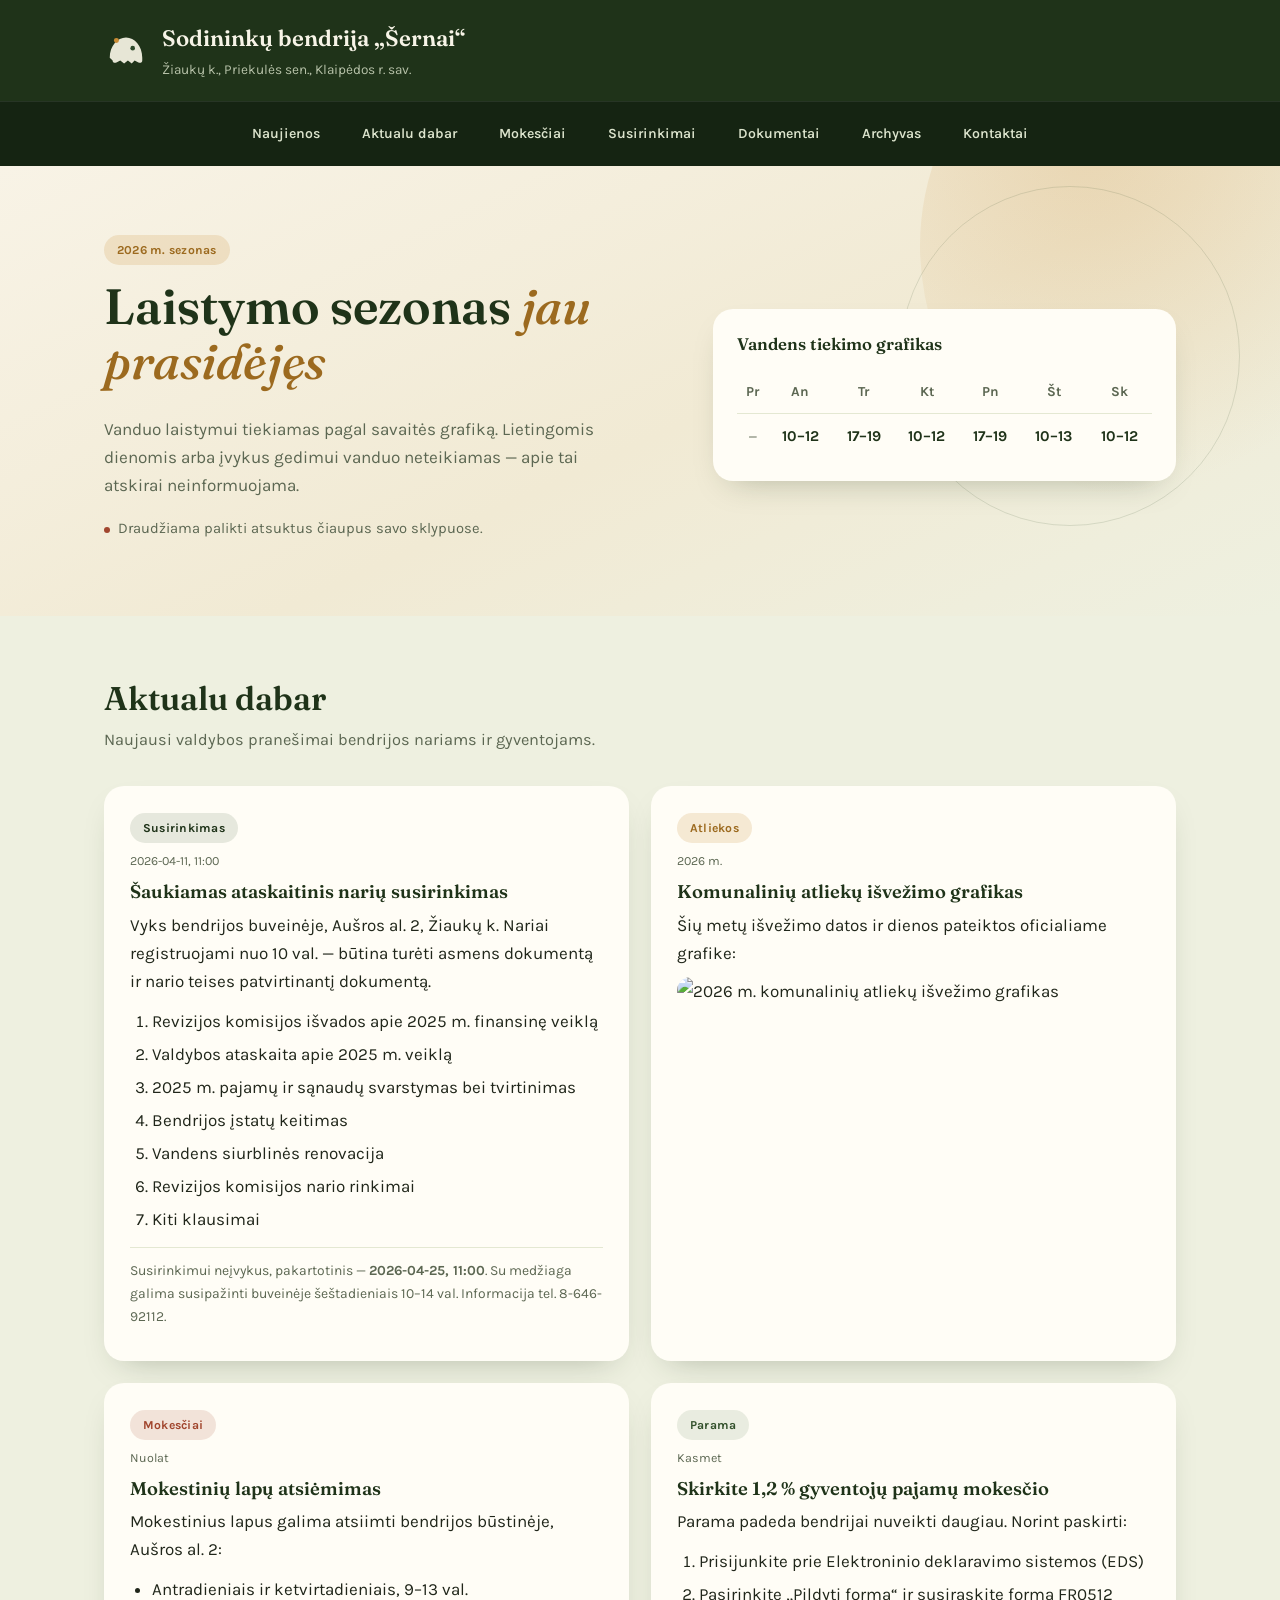
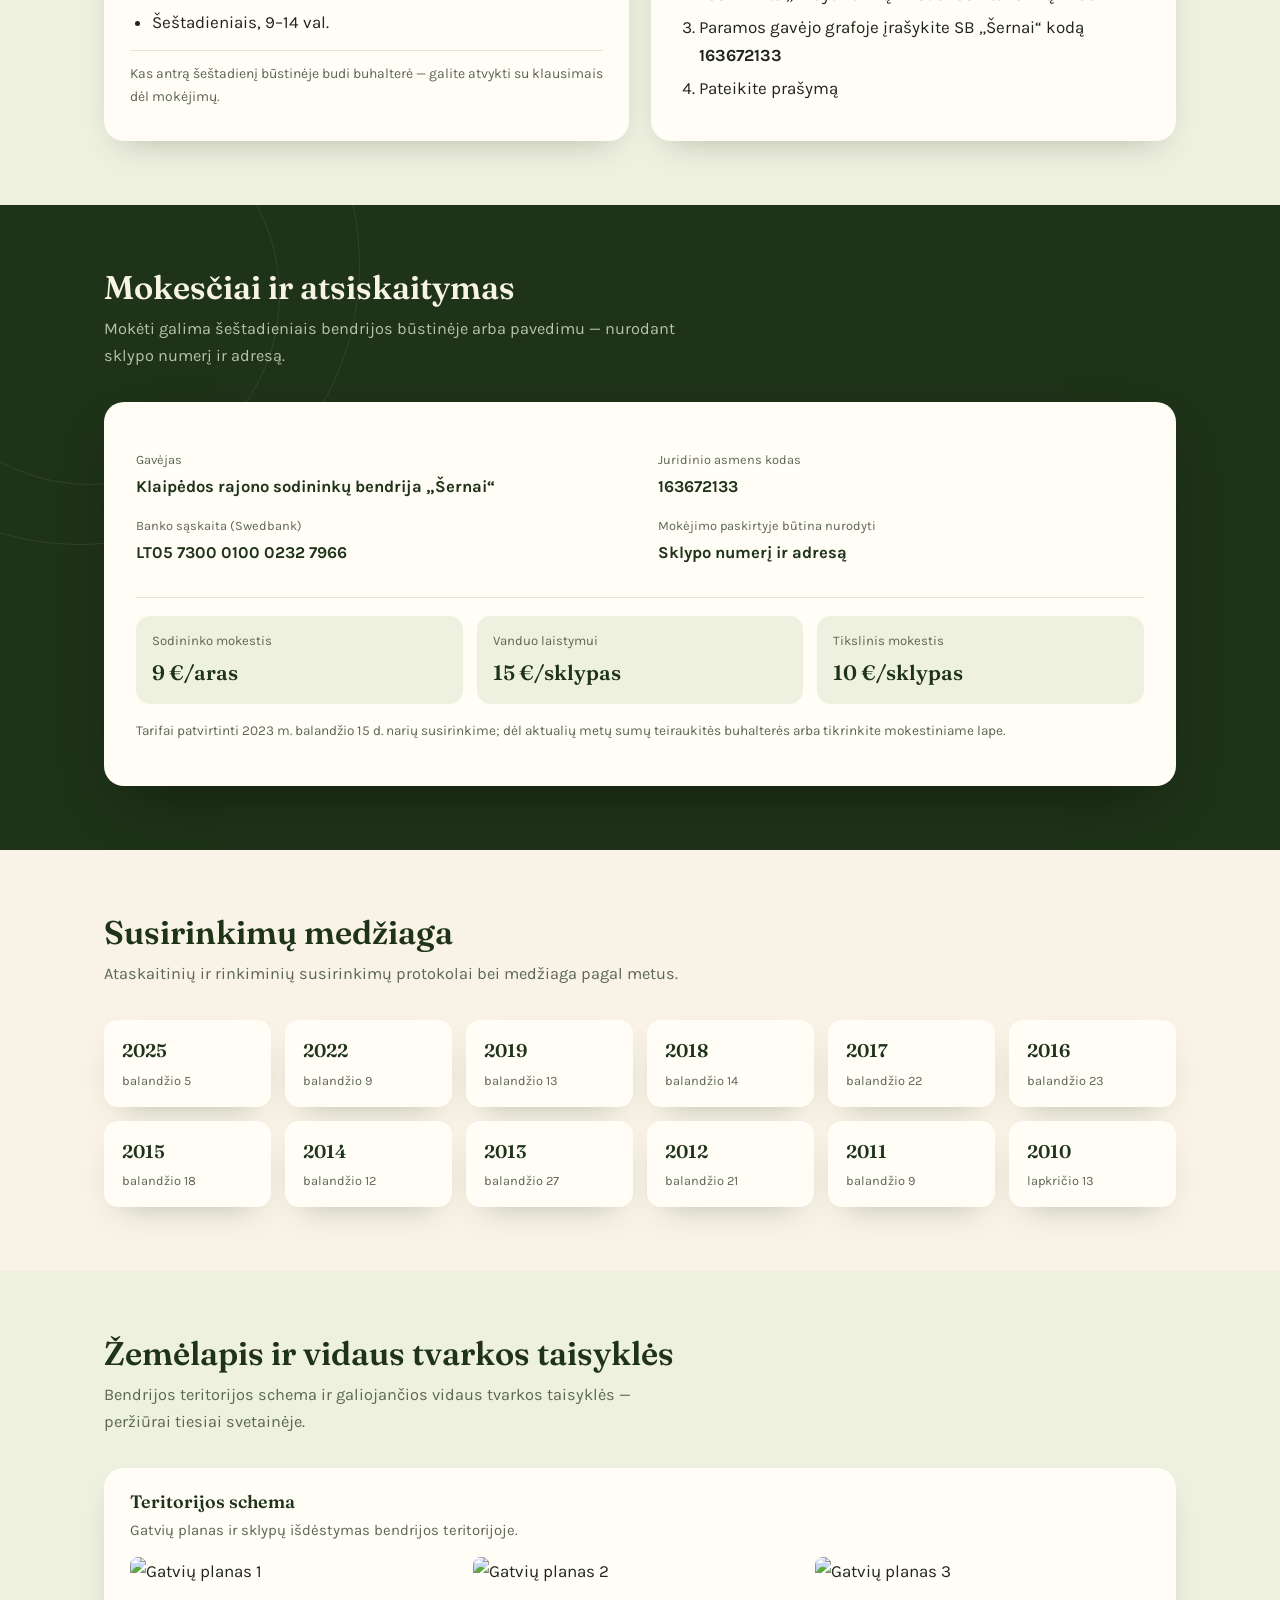
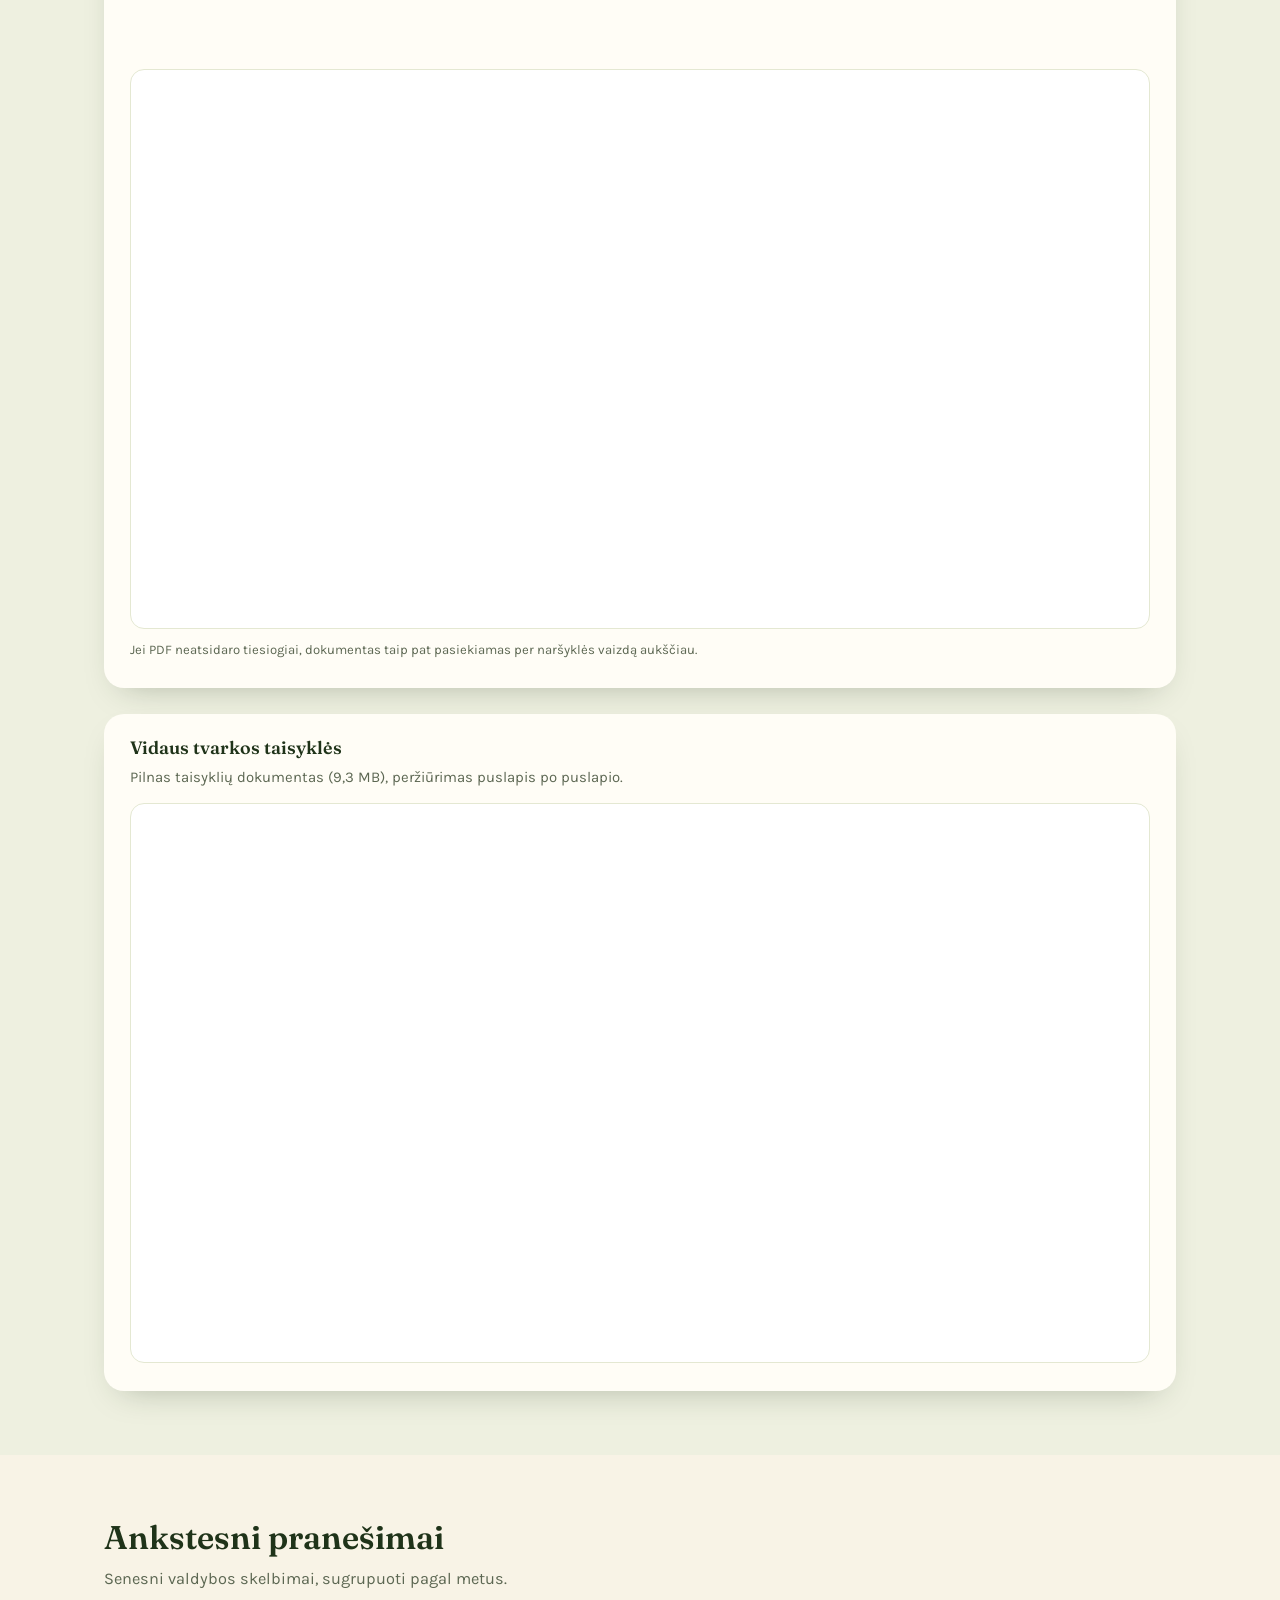
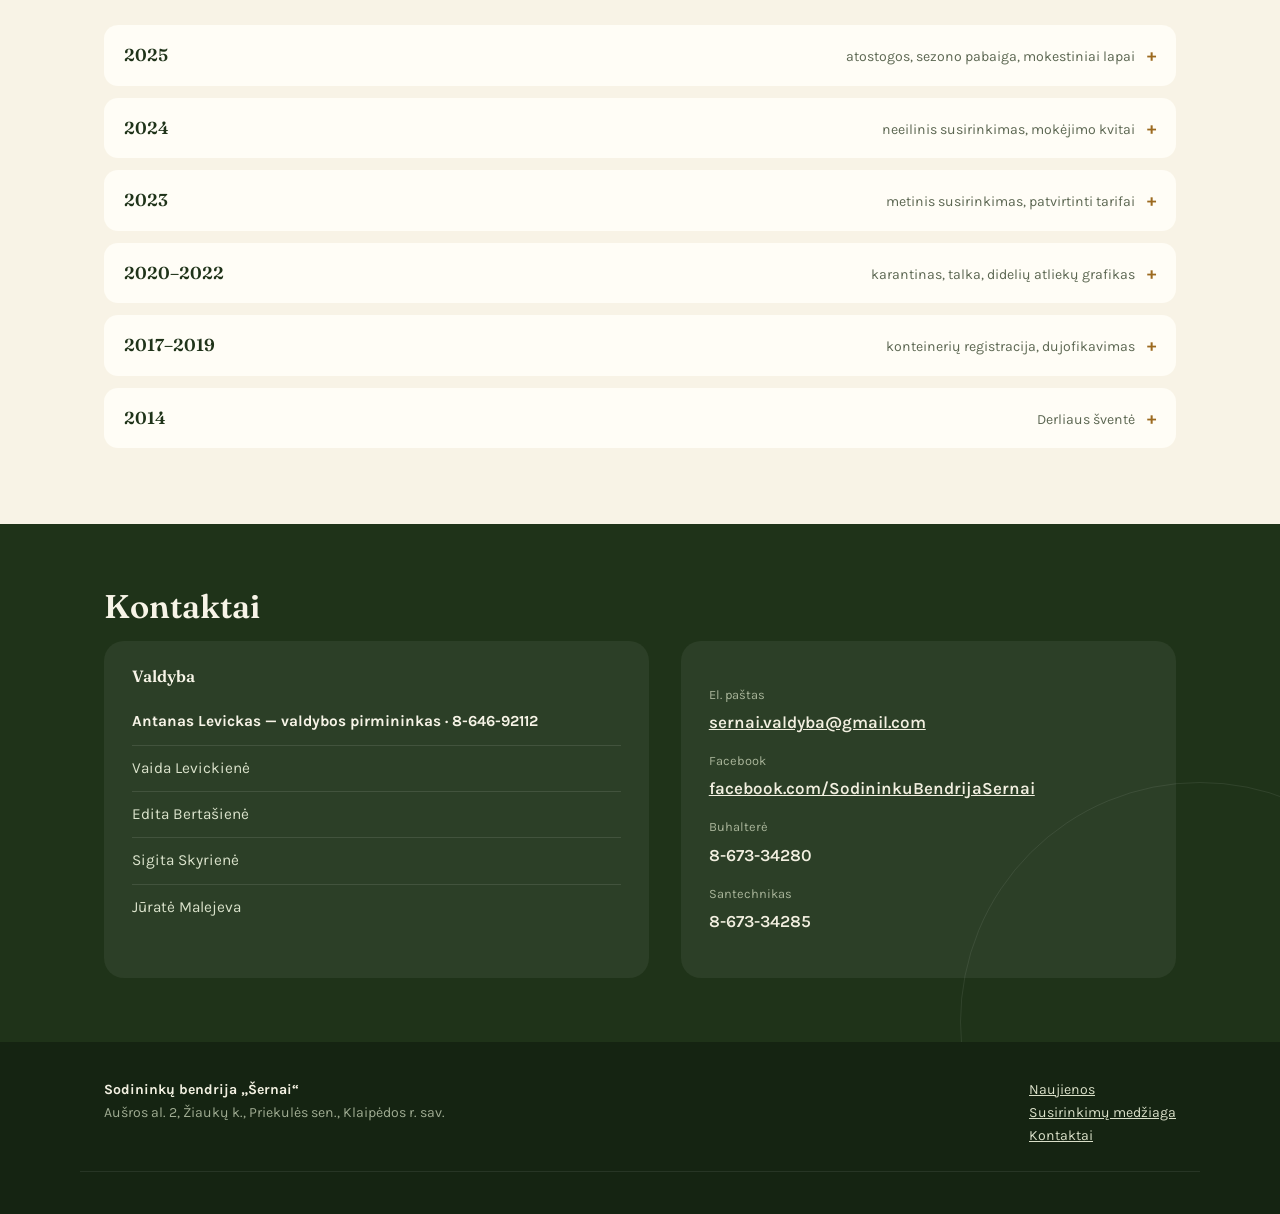
==== index.html @ ba0ca32f "Remove outdated disclaimer from index.html Removed outdated disclaimer text from footer." ====
<!DOCTYPE html>
<html lang="lt">
<head>
<meta charset="UTF-8">
<meta name="viewport" content="width=device-width, initial-scale=1.0">
<title>Sodininkų bendrija Šernai</title>
<link rel="preconnect" href="https://fonts.googleapis.com">
<link rel="preconnect" href="https://fonts.gstatic.com" crossorigin>
<link href="https://fonts.googleapis.com/css2?family=Fraunces:ital,opsz,wght@0,9..144,400;0,9..144,500;0,9..144,600;0,9..144,700;1,9..144,500;1,9..144,600&family=Karla:wght@400;500;600;700&display=swap" rel="stylesheet">
<style>
  :root{
    --cream:#f8f3e6;
    --cream-deep:#f1ead4;
    --sage:#eef0e0;
    --sage-deep:#e4e8d2;
    --ink:#20261a;
    --ink-soft:#5c6752;
    --forest:#33512c;
    --forest-dark:#1f3319;
    --forest-deeper:#152412;
    --moss:#74936a;
    --amber:#c98b34;
    --amber-soft:#e7c07f;
    --amber-dark:#9c6a1f;
    --rust:#a1462e;
    --card:#fffdf6;
    --shadow:0 14px 34px -18px rgba(31,51,25,0.35);
    --radius-lg:20px;
    --radius-md:14px;
    --radius-pill:999px;
  }

  *{box-sizing:border-box;}
  html{scroll-behavior:smooth;}
  @media (prefers-reduced-motion: reduce){
    html{scroll-behavior:auto;}
    *{animation-duration:0.01ms !important; transition-duration:0.01ms !important;}
  }

  body{
    margin:0;
    background:var(--cream);
    color:var(--ink);
    font-family:'Karla', sans-serif;
    font-size:17px;
    line-height:1.65;
    -webkit-font-smoothing:antialiased;
  }

  h1,h2,h3{
    font-family:'Fraunces', serif;
    color:var(--forest-dark);
    line-height:1.12;
    margin:0 0 0.5em 0;
    font-weight:600;
  }
  h1 em, h2 em{
    font-style:italic;
    font-weight:500;
    color:var(--amber-dark);
  }

  a{color:var(--forest);}
  a:hover{color:var(--amber-dark);}
  a:focus-visible, button:focus-visible, summary:focus-visible, input:focus-visible + label{
    outline:3px solid var(--amber);
    outline-offset:2px;
  }

  .wrap{
    max-width:1120px;
    margin:0 auto;
    padding:0 24px;
  }
  @media (max-width:600px){
    .wrap{padding:0 18px;}
  }

  .tag{
    display:inline-block;
    font-size:0.76rem;
    font-weight:700;
    letter-spacing:0.02em;
    padding:5px 13px;
    border-radius:var(--radius-pill);
    margin-bottom:14px;
  }
  .tag--forest{background:rgba(51,81,44,0.12); color:var(--forest-dark);}
  .tag--amber{background:rgba(201,139,52,0.18); color:var(--amber-dark);}
  .tag--rust{background:rgba(161,70,46,0.14); color:var(--rust);}
  .tag--moss{background:rgba(116,147,106,0.16); color:var(--forest);}
  .tag--light{background:rgba(255,255,255,0.14); color:#eef0e0;}

  /* ---------- Header ---------- */
  header.site-header{
    background:var(--forest-dark);
  }
  .header-bar{
    max-width:1120px;
    margin:0 auto;
    padding:20px 24px;
    display:flex;
    align-items:center;
    gap:14px;
  }
  .mark{flex:none;}
  .header-title{
    font-family:'Fraunces', serif;
    font-size:1.4rem;
    font-weight:600;
    color:#f7f4e7;
    margin:0;
  }
  .header-sub{
    margin:2px 0 0;
    font-size:0.85rem;
    color:#b7c2a9;
  }
  nav.site-nav{
    background:var(--forest-deeper);
    border-top:1px solid rgba(255,255,255,0.08);
  }
  nav.site-nav ul{
    max-width:1120px;
    margin:0 auto;
    padding:12px 24px;
    list-style:none;
    display:flex;
    flex-wrap:wrap;
    justify-content:center;
    gap:8px;
  }
  nav.site-nav a{
    display:block;
    padding:8px 17px;
    border-radius:var(--radius-pill);
    color:#dbe3cc;
    text-decoration:none;
    font-size:0.88rem;
    font-weight:600;
    transition:background-color .15s ease, color .15s ease;
  }
  nav.site-nav a:hover{
    background:rgba(255,255,255,0.12);
    color:#fff;
  }

  /* ---------- Bands ---------- */
  .band{padding:64px 0;}
  .band--cream{background:var(--cream);}
  .band--sage{background:var(--sage);}
  .band--dark{
    background:var(--forest-dark);
    color:#e9ecdb;
    position:relative;
    overflow:hidden;
  }
  .band--dark h2{color:#f7f4e7;}
  .band--dark .section-lede{color:#b7c2a9;}
  .ring{
    position:absolute;
    border-radius:50%;
    border:1px solid rgba(255,255,255,0.08);
    pointer-events:none;
  }
  section h2{font-size:clamp(1.5rem, 1.1rem + 1.6vw, 2.05rem);}
  .section-lede{color:var(--ink-soft); max-width:58ch; margin-top:-6px; margin-bottom:32px; font-size:1.02rem;}

  /* ---------- Hero ---------- */
  .hero{
    position:relative;
    overflow:hidden;
    padding:68px 0 60px;
    background:linear-gradient(155deg, var(--cream) 0%, var(--cream-deep) 55%, var(--sage) 100%);
  }
  .hero-blob{
    position:absolute;
    width:520px; height:520px;
    border-radius:50%;
    background:radial-gradient(circle at 32% 30%, rgba(201,139,52,0.22), transparent 70%);
    top:-180px; right:-160px;
    pointer-events:none;
  }
  .hero-ring{
    position:absolute;
    width:340px;height:340px;
    border-radius:50%;
    border:1px solid rgba(51,81,44,0.14);
    top:20px; right:40px;
    pointer-events:none;
  }
  .hero-grid{
    position:relative;
    display:grid;
    grid-template-columns:1.15fr 0.95fr;
    gap:48px;
    align-items:center;
  }
  @media (max-width:880px){
    .hero-grid{grid-template-columns:1fr; gap:34px;}
  }
  .hero h1{
    font-size:clamp(2.1rem, 1.4rem + 3vw, 3.1rem);
    max-width:15ch;
  }
  .hero .lede{
    max-width:52ch;
    color:var(--ink-soft);
    font-size:1.07rem;
    margin-top:16px;
  }
  .hero-note{
    margin-top:18px;
    font-size:0.92rem;
    color:var(--ink-soft);
    display:flex;
    align-items:baseline;
    gap:8px;
  }
  .hero-note::before{content:"";width:6px;height:6px;border-radius:50%;background:var(--rust);flex:none;margin-bottom:2px;}

  .schedule-card{
    background:var(--card);
    border-radius:var(--radius-lg);
    box-shadow:var(--shadow);
    padding:26px 24px 22px;
  }
  .schedule-card h3{
    font-size:1.05rem;
    margin-bottom:16px;
  }
  table.schedule{
    border-collapse:collapse;
    width:100%;
  }
  table.schedule th, table.schedule td{
    padding:10px 4px;
    text-align:center;
    font-size:0.86rem;
  }
  table.schedule thead th{
    color:var(--ink-soft);
    font-weight:700;
    border-bottom:1px solid var(--sage-deep);
  }
  table.schedule td.off{
    color:var(--ink-soft);
    font-style:italic;
  }
  table.schedule td.hours{
    color:var(--forest-dark);
    font-weight:700;
    font-size:0.94rem;
  }

  /* ---------- Notice cards ---------- */
  .notice-grid{
    display:grid;
    grid-template-columns:1fr 1fr;
    gap:22px;
  }
  @media (max-width:720px){
    .notice-grid{grid-template-columns:1fr;}
  }
  .notice{
    background:var(--card);
    border-radius:var(--radius-lg);
    box-shadow:var(--shadow);
    padding:26px 26px 22px;
  }
  .notice h3{
    font-size:1.15rem;
    margin-bottom:8px;
  }
  .notice .date-tag{
    display:block;
    font-size:0.78rem;
    color:var(--ink-soft);
    margin:-6px 0 10px;
  }
  .notice p{margin:0 0 10px;}
  .notice ol, .notice ul{margin:12px 0; padding-left:22px;}
  .notice li{margin-bottom:5px;}
  .notice img{
    width:100%;
    height:auto;
    border-radius:var(--radius-md);
    margin-top:8px;
    display:block;
  }
  .notice .meta{
    font-size:0.87rem;
    color:var(--ink-soft);
    border-top:1px solid var(--sage-deep);
    padding-top:12px;
    margin-top:14px;
  }

  /* ---------- Mokesčiai (dark band) ---------- */
  .ledger-card{
    background:var(--card);
    color:var(--ink);
    border-radius:var(--radius-lg);
    padding:30px 32px;
    box-shadow:0 24px 60px -22px rgba(0,0,0,0.45);
  }
  .ledger-grid{
    display:grid;
    grid-template-columns:1fr 1fr;
    gap:22px 36px;
  }
  @media (max-width:680px){
    .ledger-grid{grid-template-columns:1fr;}
  }
  .ledger-item dt{
    font-size:0.8rem;
    color:var(--ink-soft);
    margin-bottom:3px;
  }
  .ledger-item dd{
    margin:0 0 14px;
    font-weight:700;
    color:var(--forest-dark);
    font-size:1.04rem;
  }
  .rate-list{
    margin-top:8px;
    padding-top:18px;
    border-top:1px solid var(--sage-deep);
    display:grid;
    grid-template-columns:repeat(3, 1fr);
    gap:14px;
  }
  @media (max-width:680px){
    .rate-list{grid-template-columns:1fr;}
  }
  .rate-chip{
    background:var(--sage);
    border-radius:var(--radius-md);
    padding:14px 16px;
  }
  .rate-chip .label{display:block; font-size:0.82rem; color:var(--ink-soft); margin-bottom:4px;}
  .rate-chip .value{font-family:'Fraunces', serif; font-size:1.3rem; font-weight:600; color:var(--forest-dark);}
  .fine-print{font-size:0.85rem; color:var(--ink-soft); margin-top:16px;}

  /* ---------- Susirinkimų archyvas ---------- */
  .year-grid{
    display:grid;
    grid-template-columns:repeat(auto-fill, minmax(160px, 1fr));
    gap:14px;
  }
  .year-chip{
    background:var(--card);
    border-radius:var(--radius-md);
    padding:16px 18px;
    text-decoration:none;
    display:block;
    box-shadow:var(--shadow);
  }
  .year-chip .yr{
    display:block;
    font-family:'Fraunces', serif;
    font-weight:600;
    color:var(--forest-dark);
    font-size:1.15rem;
  }
  .year-chip .lbl{
    display:block;
    font-size:0.8rem;
    color:var(--ink-soft);
    margin-top:3px;
  }
  .year-chip:hover .yr{color:var(--amber-dark);}

  /* ---------- Dokumentai ---------- */
  .doc-grid{
    display:grid;
    grid-template-columns:1fr;
    gap:26px;
  }
  .doc-card{
    border-radius:var(--radius-lg);
    background:var(--card);
    box-shadow:var(--shadow);
    padding:24px 26px 28px;
  }
  .doc-card h3{font-size:1.12rem; margin-bottom:6px;}
  .doc-card p{color:var(--ink-soft); font-size:0.93rem; margin:0 0 14px;}
  .doc-card .thumbs{display:flex; gap:8px; margin:0 0 16px;}
  .doc-card .thumbs img{width:33%; height:96px; object-fit:cover; border-radius:8px;}
  .pdf-frame{
    width:100%;
    height:560px;
    border:1px solid var(--sage-deep);
    border-radius:var(--radius-md);
    background:#fff;
    display:block;
  }
  @media (max-width:680px){
    .pdf-frame{height:420px;}
    .doc-card .thumbs img{height:76px;}
  }
  .doc-hint{
    display:block;
    font-size:0.82rem;
    color:var(--ink-soft);
    margin-top:10px;
  }

  /* ---------- Ankstesni pranešimai (accordion) ---------- */
  details.year-entry{
    background:var(--card);
    border-radius:var(--radius-md);
    padding:16px 20px;
    margin-bottom:12px;
  }
  details.year-entry summary{
    cursor:pointer;
    font-family:'Fraunces', serif;
    font-weight:600;
    font-size:1.08rem;
    color:var(--forest-dark);
    list-style:none;
    display:flex;
    justify-content:space-between;
    align-items:baseline;
    gap:12px;
  }
  details.year-entry summary::-webkit-details-marker{display:none;}
  details.year-entry summary .teaser{
    font-family:'Karla', sans-serif;
    font-weight:400;
    color:var(--ink-soft);
    font-size:0.88rem;
    text-align:right;
    flex:1;
  }
  details.year-entry summary .plus{
    font-family:'Karla', sans-serif;
    font-weight:700;
    color:var(--amber-dark);
    flex:none;
    transition:transform .2s ease;
  }
  details.year-entry[open] summary .plus{transform:rotate(45deg);}
  details.year-entry .entry-body{
    margin-top:14px;
    padding-top:14px;
    border-top:1px solid var(--sage-deep);
  }
  details.year-entry .entry-body ul{margin:0; padding-left:20px;}
  details.year-entry .entry-body li{margin-bottom:7px; color:var(--ink);}
  .remembrance{
    margin-top:16px;
    padding:14px 16px;
    background:var(--sage);
    border-radius:var(--radius-md);
    color:var(--ink-soft);
    font-style:italic;
    font-size:0.94rem;
  }

  /* ---------- Kontaktai (dark band) ---------- */
  .contact-grid{
    display:grid;
    grid-template-columns:1.1fr 1fr;
    gap:32px;
  }
  @media (max-width:680px){.contact-grid{grid-template-columns:1fr;}}
  .contact-panel{
    background:rgba(255,255,255,0.06);
    border-radius:var(--radius-lg);
    padding:26px 28px;
  }
  .contact-panel h3{color:#f7f4e7; font-size:1.02rem; margin-bottom:14px;}
  .board-list{list-style:none; margin:0; padding:0;}
  .board-list li{
    padding:10px 0;
    border-bottom:1px solid rgba(255,255,255,0.1);
    font-size:0.96rem;
    color:#dbe3cc;
  }
  .board-list li:last-child{border-bottom:none;}
  .board-list li.chair{font-weight:700; color:#f7f4e7;}
  .contact-channels dt{font-size:0.8rem; color:#a9b59a; margin-top:14px;}
  .contact-channels dt:first-child{margin-top:0;}
  .contact-channels dd{margin:3px 0 0; font-weight:600; color:#f2efe0;}
  .contact-channels dd a{color:#f2efe0;}

  /* ---------- Footer ---------- */
  footer{
    background:var(--forest-deeper);
    color:#9fab92;
    padding:36px 0 26px;
    font-size:0.88rem;
  }
  footer .wrap{display:flex; flex-wrap:wrap; justify-content:space-between; gap:20px;}
  footer a{color:#d9dfc8;}
  footer strong{color:#f2f0e1;}
  .disclaimer{
    max-width:1120px;
    margin:24px auto 0;
    padding:16px 24px 0;
    border-top:1px solid rgba(255,255,255,0.08);
    color:#7d8a70;
    font-size:0.82rem;
  }
</style>
</head>
<body>

<header class="site-header">
  <div class="header-bar">
    <svg class="mark" width="44" height="44" viewBox="0 0 46 46" fill="none" xmlns="http://www.w3.org/2000/svg" aria-hidden="true">
      <path d="M6 30 C6 18, 14 9, 23 9 C32 9, 40 18, 40 30 L40 33 C40 35 38 36 36 35 L32 33 L29 36 L25 33 L21 36 L17 33 L13 35 C11 36 9 35 9 33 Z" fill="#f2f0e1" opacity="0.95"/>
      <circle cx="30" cy="20" r="2.4" fill="#2f4a2c"/>
      <circle cx="13" cy="12" r="2.6" fill="#c98b34"/>
    </svg>
    <div>
      <p class="header-title">Sodininkų bendrija „Šernai“</p>
      <p class="header-sub">Žiaukų k., Priekulės sen., Klaipėdos r. sav.</p>
    </div>
  </div>
  <nav class="site-nav" aria-label="Pagrindinė navigacija">
    <ul>
      <li><a href="#pradzia">Naujienos</a></li>
      <li><a href="#pranesimai">Aktualu dabar</a></li>
      <li><a href="#mokesciai">Mokesčiai</a></li>
      <li><a href="#susirinkimai">Susirinkimai</a></li>
      <li><a href="#dokumentai">Dokumentai</a></li>
      <li><a href="#ankstesni">Archyvas</a></li>
      <li><a href="#kontaktai">Kontaktai</a></li>
    </ul>
  </nav>
</header>

<main>

  <section id="pradzia" class="hero">
    <div class="hero-blob"></div>
    <div class="hero-ring"></div>
    <div class="wrap hero-grid">
      <div>
        <span class="tag tag--amber">2026 m. sezonas</span>
        <h1>Laistymo sezonas <em>jau prasidėjęs</em></h1>
        <p class="lede">Vanduo laistymui tiekiamas pagal savaitės grafiką. Lietingomis dienomis arba įvykus gedimui vanduo neteikiamas — apie tai atskirai neinformuojama.</p>
        <p class="hero-note">Draudžiama palikti atsuktus čiaupus savo sklypuose.</p>
      </div>
      <div class="schedule-card">
        <h3>Vandens tiekimo grafikas</h3>
        <table class="schedule">
          <thead>
            <tr>
              <th scope="col">Pr</th><th scope="col">An</th><th scope="col">Tr</th>
              <th scope="col">Kt</th><th scope="col">Pn</th><th scope="col">Št</th><th scope="col">Sk</th>
            </tr>
          </thead>
          <tbody>
            <tr>
              <td class="off">—</td>
              <td class="hours">10–12</td>
              <td class="hours">17–19</td>
              <td class="hours">10–12</td>
              <td class="hours">17–19</td>
              <td class="hours">10–13</td>
              <td class="hours">10–12</td>
            </tr>
          </tbody>
        </table>
      </div>
    </div>
  </section>

  <section id="pranesimai" class="band band--sage">
    <div class="wrap">
      <h2>Aktualu dabar</h2>
      <p class="section-lede">Naujausi valdybos pranešimai bendrijos nariams ir gyventojams.</p>

      <div class="notice-grid">

        <article class="notice">
          <span class="tag tag--forest">Susirinkimas</span>
          <span class="date-tag">2026-04-11, 11:00</span>
          <h3>Šaukiamas ataskaitinis narių susirinkimas</h3>
          <p>Vyks bendrijos buveinėje, Aušros al. 2, Žiaukų k. Nariai registruojami nuo 10 val. — būtina turėti asmens dokumentą ir nario teises patvirtinantį dokumentą.</p>
          <ol>
            <li>Revizijos komisijos išvados apie 2025 m. finansinę veiklą</li>
            <li>Valdybos ataskaita apie 2025 m. veiklą</li>
            <li>2025 m. pajamų ir sąnaudų svarstymas bei tvirtinimas</li>
            <li>Bendrijos įstatų keitimas</li>
            <li>Vandens siurblinės renovacija</li>
            <li>Revizijos komisijos nario rinkimai</li>
            <li>Kiti klausimai</li>
          </ol>
          <p class="meta">Susirinkimui neįvykus, pakartotinis — <strong>2026-04-25, 11:00</strong>. Su medžiaga galima susipažinti buveinėje šeštadieniais 10–14 val. Informacija tel. 8-646-92112.</p>
        </article>

        <article class="notice">
          <span class="tag tag--amber">Atliekos</span>
          <span class="date-tag">2026 m.</span>
          <h3>Komunalinių atliekų išvežimo grafikas</h3>
          <p>Šių metų išvežimo datos ir dienos pateiktos oficialiame grafike:</p>
          <img src="https://sbsernai.weebly.com/uploads/3/7/1/5/3715819/editor/grafikas.jpg?1768632303" alt="2026 m. komunalinių atliekų išvežimo grafikas" loading="lazy">
        </article>

        <article class="notice">
          <span class="tag tag--rust">Mokesčiai</span>
          <span class="date-tag">Nuolat</span>
          <h3>Mokestinių lapų atsiėmimas</h3>
          <p>Mokestinius lapus galima atsiimti bendrijos būstinėje, Aušros al. 2:</p>
          <ul>
            <li>Antradieniais ir ketvirtadieniais, 9–13 val.</li>
            <li>Šeštadieniais, 9–14 val.</li>
          </ul>
          <p class="meta">Kas antrą šeštadienį būstinėje budi buhalterė — galite atvykti su klausimais dėl mokėjimų.</p>
        </article>

        <article class="notice">
          <span class="tag tag--moss">Parama</span>
          <span class="date-tag">Kasmet</span>
          <h3>Skirkite 1,2 % gyventojų pajamų mokesčio</h3>
          <p>Parama padeda bendrijai nuveikti daugiau. Norint paskirti:</p>
          <ol>
            <li>Prisijunkite prie Elektroninio deklaravimo sistemos (EDS)</li>
            <li>Pasirinkite „Pildyti formą“ ir susiraskite formą FR0512</li>
            <li>Paramos gavėjo grafoje įrašykite SB „Šernai“ kodą <strong>163672133</strong></li>
            <li>Pateikite prašymą</li>
          </ol>
        </article>

      </div>
    </div>
  </section>

  <section id="mokesciai" class="band band--dark">
    <div class="ring" style="width:560px;height:560px; top:-220px; left:-200px;"></div>
    <div class="ring" style="width:380px;height:380px; top:-100px; left:-100px;"></div>
    <div class="wrap">
      <h2>Mokesčiai ir atsiskaitymas</h2>
      <p class="section-lede">Mokėti galima šeštadieniais bendrijos būstinėje arba pavedimu — nurodant sklypo numerį ir adresą.</p>

      <div class="ledger-card">
        <dl class="ledger-grid">
          <div>
            <div class="ledger-item">
              <dt>Gavėjas</dt>
              <dd>Klaipėdos rajono sodininkų bendrija „Šernai“</dd>
            </div>
            <div class="ledger-item">
              <dt>Banko sąskaita (Swedbank)</dt>
              <dd>LT05 7300 0100 0232 7966</dd>
            </div>
          </div>
          <div>
            <div class="ledger-item">
              <dt>Juridinio asmens kodas</dt>
              <dd>163672133</dd>
            </div>
            <div class="ledger-item">
              <dt>Mokėjimo paskirtyje būtina nurodyti</dt>
              <dd>Sklypo numerį ir adresą</dd>
            </div>
          </div>
        </dl>

        <div class="rate-list">
          <div class="rate-chip"><span class="label">Sodininko mokestis</span><span class="value">9 €/aras</span></div>
          <div class="rate-chip"><span class="label">Vanduo laistymui</span><span class="value">15 €/sklypas</span></div>
          <div class="rate-chip"><span class="label">Tikslinis mokestis</span><span class="value">10 €/sklypas</span></div>
        </div>
        <p class="fine-print">Tarifai patvirtinti 2023 m. balandžio 15 d. narių susirinkime; dėl aktualių metų sumų teiraukitės buhalterės arba tikrinkite mokestiniame lape.</p>
      </div>
    </div>
  </section>

  <section id="susirinkimai" class="band band--cream">
    <div class="wrap">
      <h2>Susirinkimų medžiaga</h2>
      <p class="section-lede">Ataskaitinių ir rinkiminių susirinkimų protokolai bei medžiaga pagal metus.</p>

      <div class="year-grid">
        <a class="year-chip" href="https://sbsernai.weebly.com/2025-04-05.html"><span class="yr">2025</span><span class="lbl">balandžio 5</span></a>
        <a class="year-chip" href="https://sbsernai.weebly.com/2022-04-09.html"><span class="yr">2022</span><span class="lbl">balandžio 9</span></a>
        <a class="year-chip" href="https://sbsernai.weebly.com/2019-04-13.html"><span class="yr">2019</span><span class="lbl">balandžio 13</span></a>
        <a class="year-chip" href="https://sbsernai.weebly.com/2018-04-14.html"><span class="yr">2018</span><span class="lbl">balandžio 14</span></a>
        <a class="year-chip" href="https://sbsernai.weebly.com/2017-04-22.html"><span class="yr">2017</span><span class="lbl">balandžio 22</span></a>
        <a class="year-chip" href="https://sbsernai.weebly.com/2016-04-23.html"><span class="yr">2016</span><span class="lbl">balandžio 23</span></a>
        <a class="year-chip" href="https://sbsernai.weebly.com/2015-04-18.html"><span class="yr">2015</span><span class="lbl">balandžio 18</span></a>
        <a class="year-chip" href="https://sbsernai.weebly.com/2014-04-12.html"><span class="yr">2014</span><span class="lbl">balandžio 12</span></a>
        <a class="year-chip" href="https://sbsernai.weebly.com/2013-04-27.html"><span class="yr">2013</span><span class="lbl">balandžio 27</span></a>
        <a class="year-chip" href="https://sbsernai.weebly.com/2012-04-21.html"><span class="yr">2012</span><span class="lbl">balandžio 21</span></a>
        <a class="year-chip" href="https://sbsernai.weebly.com/2011-04-09.html"><span class="yr">2011</span><span class="lbl">balandžio 9</span></a>
        <a class="year-chip" href="https://sbsernai.weebly.com/2010-11-13.html"><span class="yr">2010</span><span class="lbl">lapkričio 13</span></a>
      </div>
    </div>
  </section>

  <section id="dokumentai" class="band band--sage">
    <div class="wrap">
      <h2>Žemėlapis ir vidaus tvarkos taisyklės</h2>
      <p class="section-lede">Bendrijos teritorijos schema ir galiojančios vidaus tvarkos taisyklės — peržiūrai tiesiai svetainėje.</p>

      <div class="doc-grid">
        <div class="doc-card">
          <h3>Teritorijos schema</h3>
          <p>Gatvių planas ir sklypų išdėstymas bendrijos teritorijoje.</p>
          <div class="thumbs">
            <img src="https://sbsernai.weebly.com/uploads/3/7/1/5/3715819/scan0019.jpg" alt="Gatvių planas 1" loading="lazy">
            <img src="https://sbsernai.weebly.com/uploads/3/7/1/5/3715819/scan0020.jpg" alt="Gatvių planas 2" loading="lazy">
            <img src="https://sbsernai.weebly.com/uploads/3/7/1/5/3715819/scan0022.jpg" alt="Gatvių planas 3" loading="lazy">
          </div>
          <iframe class="pdf-frame" src="https://sbsernai.weebly.com/uploads/3/7/1/5/3715819/teritorijos_schema.pdf" title="Teritorijos schema PDF" loading="lazy"></iframe>
          <span class="doc-hint">Jei PDF neatsidaro tiesiogiai, dokumentas taip pat pasiekiamas per naršyklės vaizdą aukščiau.</span>
        </div>

        <div class="doc-card">
          <h3>Vidaus tvarkos taisyklės</h3>
          <p>Pilnas taisyklių dokumentas (9,3 MB), peržiūrimas puslapis po puslapio.</p>
          <iframe class="pdf-frame" src="https://sbsernai.weebly.com/uploads/3/7/1/5/3715819/vidaus_tvarkos_taisykls.pdf" title="Vidaus tvarkos taisyklės PDF" loading="lazy"></iframe>
        </div>
      </div>
    </div>
  </section>

  <section id="ankstesni" class="band band--cream">
    <div class="wrap">
      <h2>Ankstesni pranešimai</h2>
      <p class="section-lede">Senesni valdybos skelbimai, sugrupuoti pagal metus.</p>

      <details class="year-entry">
        <summary><span>2025</span><span class="teaser">atostogos, sezono pabaiga, mokestiniai lapai</span><span class="plus">+</span></summary>
        <div class="entry-body">
          <ul>
            <li>Nuo 2025-10-01 iki 10-28 bendrijos pirmininkas atostogauja — skambinti tik būtinais atvejais.</li>
            <li>Laistymo sezonas oficialiai baigtas rugsėjo 14 d.; nuo rugsėjo 15 d. santechnikai tikrino trasas, prašyta užtikrinti laisvą priėjimą prie vamzdžių.</li>
            <li>Galiojo 2025 m. vandens tiekimo grafikas (antradieniais ir ketvirtadieniais 10–13 val., trečiadieniais ir penktadieniais 17–20 val., šeštadieniais 10–13 val., sekmadieniais 10–12 val.).</li>
          </ul>
          <p class="remembrance">Netekome ilgametės Sodininkų bendrijos „Šernai“ pirmininkės Dainos Baronienės. Reiškiame nuoširdžią užuojautą jos šeimai, artimiesiems ir draugams.</p>
        </div>
      </details>

      <details class="year-entry">
        <summary><span>2024</span><span class="teaser">neeilinis susirinkimas, mokėjimo kvitai</span><span class="plus">+</span></summary>
        <div class="entry-body">
          <ul>
            <li>2024-06-29 šauktas neeilinis narių susirinkimas: elektros oro linijų naikinimo projektas, nuovažos leidimas iš Agrastų g. į Čiurlių al., baudos už apleistus sklypus. Pakartotinis susirinkimas — 2024-07-20.</li>
            <li>Suformuoti mokėjimo kvitai, atsiimami pas pirmininką arba siunčiami el. paštu; raginta apmokėti iki metų pabaigos.</li>
            <li>Galiojo 2024 m. vandens tiekimo grafikas pagal savaitės dienas (II–VII), santechniko tel. 8-673-34285.</li>
          </ul>
        </div>
      </details>

      <details class="year-entry">
        <summary><span>2023</span><span class="teaser">metinis susirinkimas, patvirtinti tarifai</span><span class="plus">+</span></summary>
        <div class="entry-body">
          <ul>
            <li>2023-04-15, 11:00 — bendrijos narių metinis ataskaitinis susirinkimas buveinėje, Aušros al. 2.</li>
            <li>Tame susirinkime patvirtinti 2023 m. tarifai: sodininko mokestis 9 €/aras, vanduo laistymui 15 €/sklypas, tikslinis mokestis 10 €/sklypas.</li>
          </ul>
        </div>
      </details>

      <details class="year-entry">
        <summary><span>2020–2022</span><span class="teaser">karantinas, talka, didelių atliekų grafikas</span><span class="plus">+</span></summary>
        <div class="entry-body">
          <ul>
            <li>Dėl karantino apribojimų 2021 m. visuotinis narių susirinkimas atidėtas iki sąlygų pasikeitimo.</li>
            <li>Kviesta pasirašyti dėl pėsčiųjų / dviračių tako projekto per mišką link SB „Minija“, „Gilė“ ir Rokų gyvenvietės (~1,2 km).</li>
            <li>Nuo 2021-10-01 mokesčiai bendrijos būstinėje priimami tik šeštadieniais, 10–14 val.</li>
            <li>2020 m. stambiagabaričių atliekų konteineriai statyti balandžio 25 d., gegužės 16 d., birželio 27 d. ir rugpjūčio 8 d.; bendrijos talka vyko birželio 27 d.</li>
            <li>2020-09-20 nutrauktas vandens tiekimas laistymui sezono pabaigoje.</li>
          </ul>
        </div>
      </details>

      <details class="year-entry">
        <summary><span>2017–2019</span><span class="teaser">konteinerių registracija, dujofikavimas</span><span class="plus">+</span></summary>
        <div class="entry-body">
          <ul>
            <li>Nuo 2019-08-06 galiojo naujas vandens tiekimo laistymui grafikas savaitės dienomis.</li>
            <li>Priekulės seniūnija informavo apie galimybę registruotis žaliųjų atliekų kompostavimo konteineriams.</li>
            <li>2018 m. pratęstas terminas pildyti paraiškas dėl dujofikavimo.</li>
            <li>Priminta nuolatiniams gyventojams registruoti komunalinių atliekų konteinerių numerius (formatas „55-L-…“), kad „Ekonovus“ juos aptarnautų.</li>
          </ul>
        </div>
      </details>

      <details class="year-entry">
        <summary><span>2014</span><span class="teaser">Derliaus šventė</span><span class="plus">+</span></summary>
        <div class="entry-body">
          <ul>
            <li>Nuotraukos iš 2014 m. Derliaus šventės — <a href="https://www.facebook.com/media/set/?set=a.1470044656615363.1073741831.1469988873287608&type=3">bendrijos Facebook paskyroje</a>.</li>
          </ul>
        </div>
      </details>

    </div>
  </section>

  <section id="kontaktai" class="band band--dark">
    <div class="ring" style="width:480px;height:480px; bottom:-220px; right:-160px;"></div>
    <div class="wrap">
      <h2>Kontaktai</h2>
      <div class="contact-grid">
        <div class="contact-panel">
          <h3>Valdyba</h3>
          <ul class="board-list">
            <li class="chair">Antanas Levickas — valdybos pirmininkas · 8-646-92112</li>
            <li>Vaida Levickienė</li>
            <li>Edita Bertašienė</li>
            <li>Sigita Skyrienė</li>
            <li>Jūratė Malejeva</li>
          </ul>
        </div>
        <div class="contact-panel">
          <dl class="contact-channels">
            <dt>El. paštas</dt>
            <dd><a href="mailto:sernai.valdyba@gmail.com">sernai.valdyba@gmail.com</a></dd>
            <dt>Facebook</dt>
            <dd><a href="https://www.facebook.com/SodininkuBendrijaSernai">facebook.com/SodininkuBendrijaSernai</a></dd>
            <dt>Buhalterė</dt>
            <dd>8-673-34280</dd>
            <dt>Santechnikas</dt>
            <dd>8-673-34285</dd>
          </dl>
        </div>
      </div>
    </div>
  </section>

</main>

<footer>
  <div class="wrap">
    <div>
      <strong>Sodininkų bendrija „Šernai“</strong><br>
      Aušros al. 2, Žiaukų k., Priekulės sen., Klaipėdos r. sav.
    </div>
    <div>
      <a href="#pradzia">Naujienos</a><br>
      <a href="#susirinkimai">Susirinkimų medžiaga</a><br>
      <a href="#kontaktai">Kontaktai</a>
    </div>
  </div>
  <p class="disclaimer">
  
  </p>
</footer>

</body>
</html>
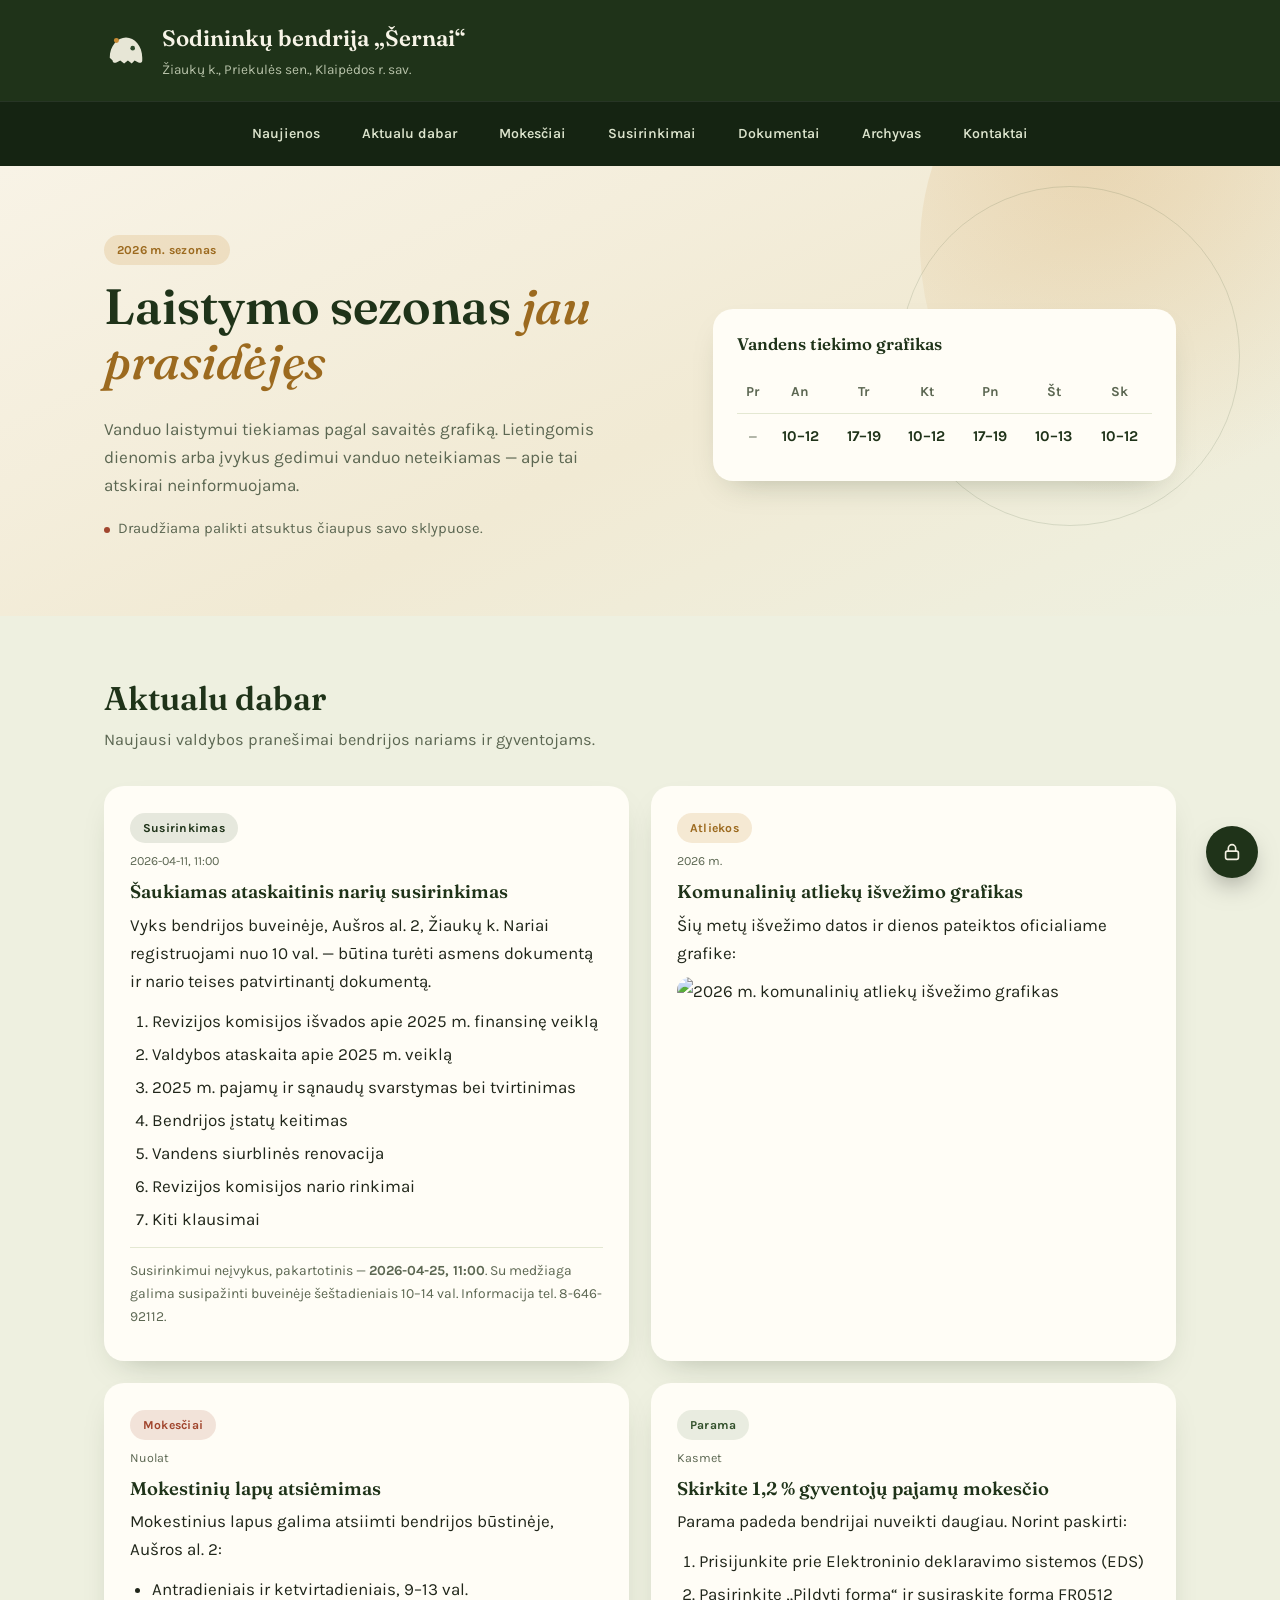
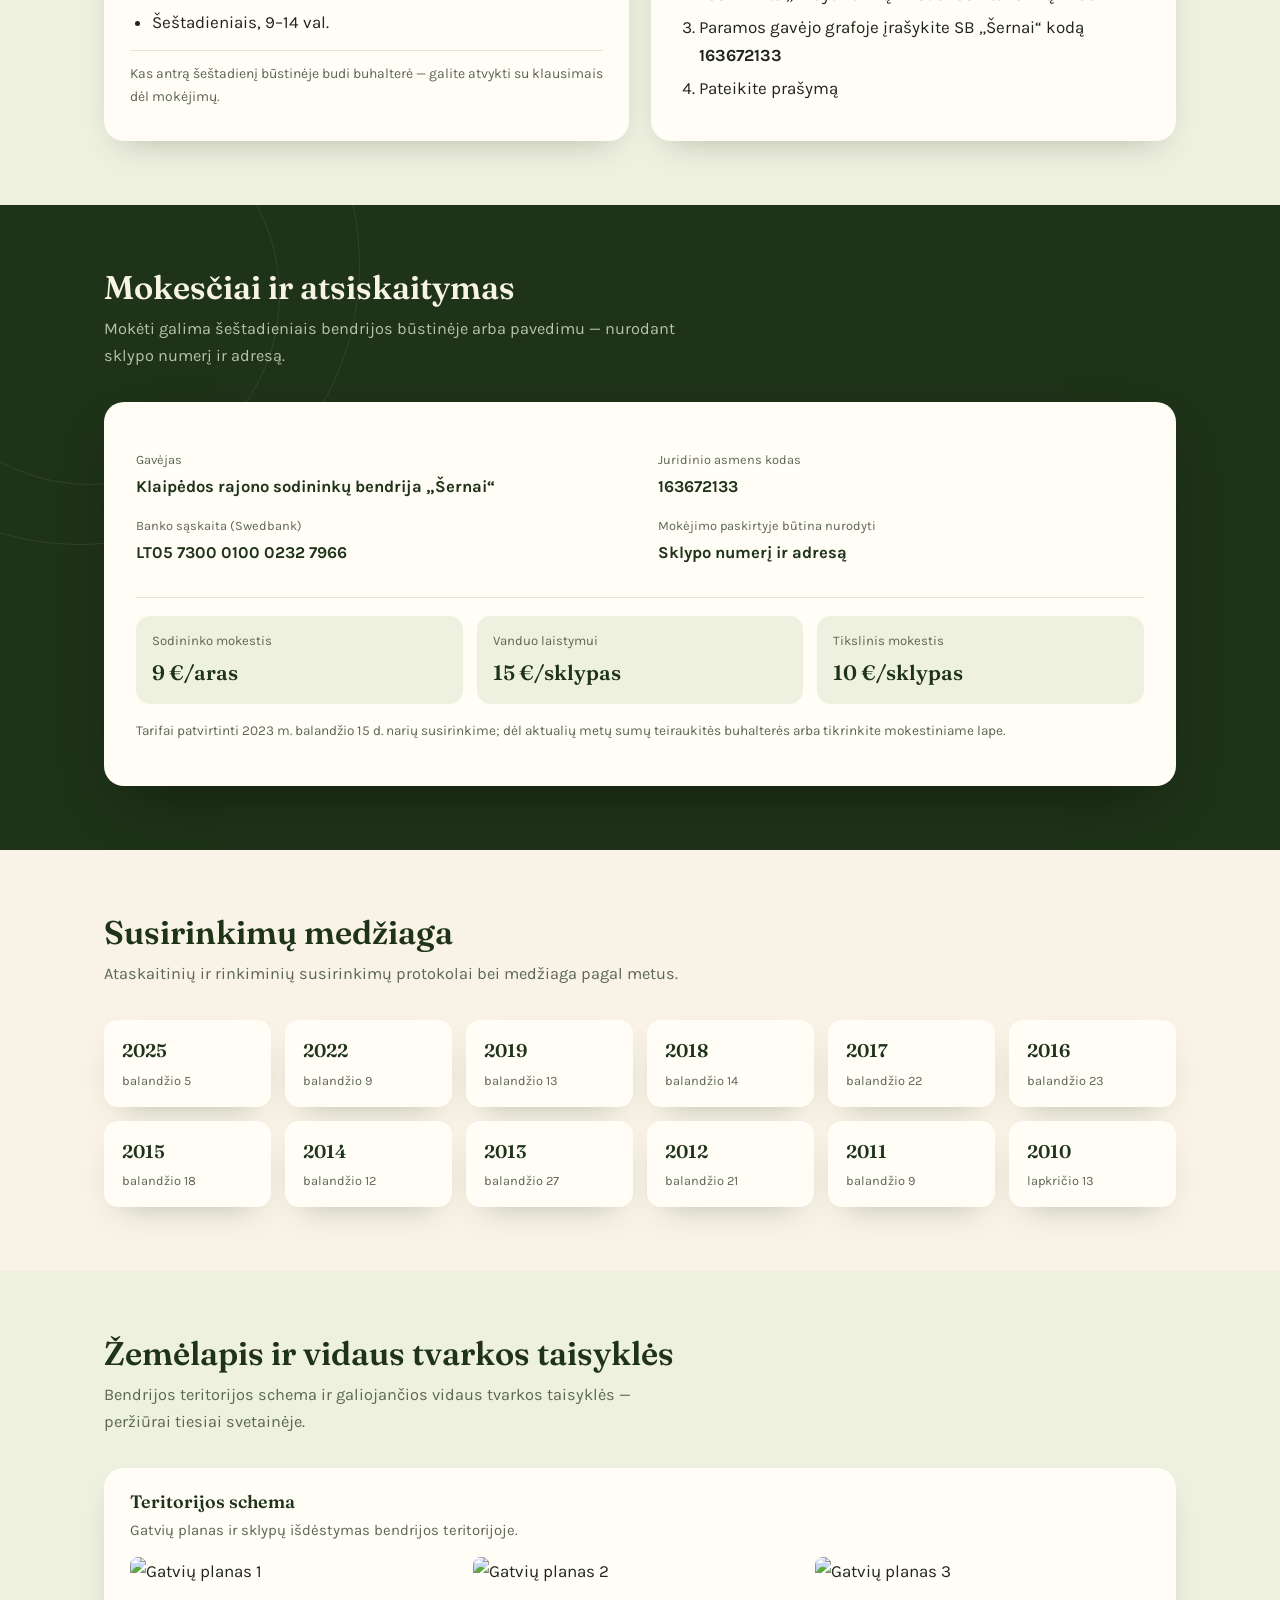
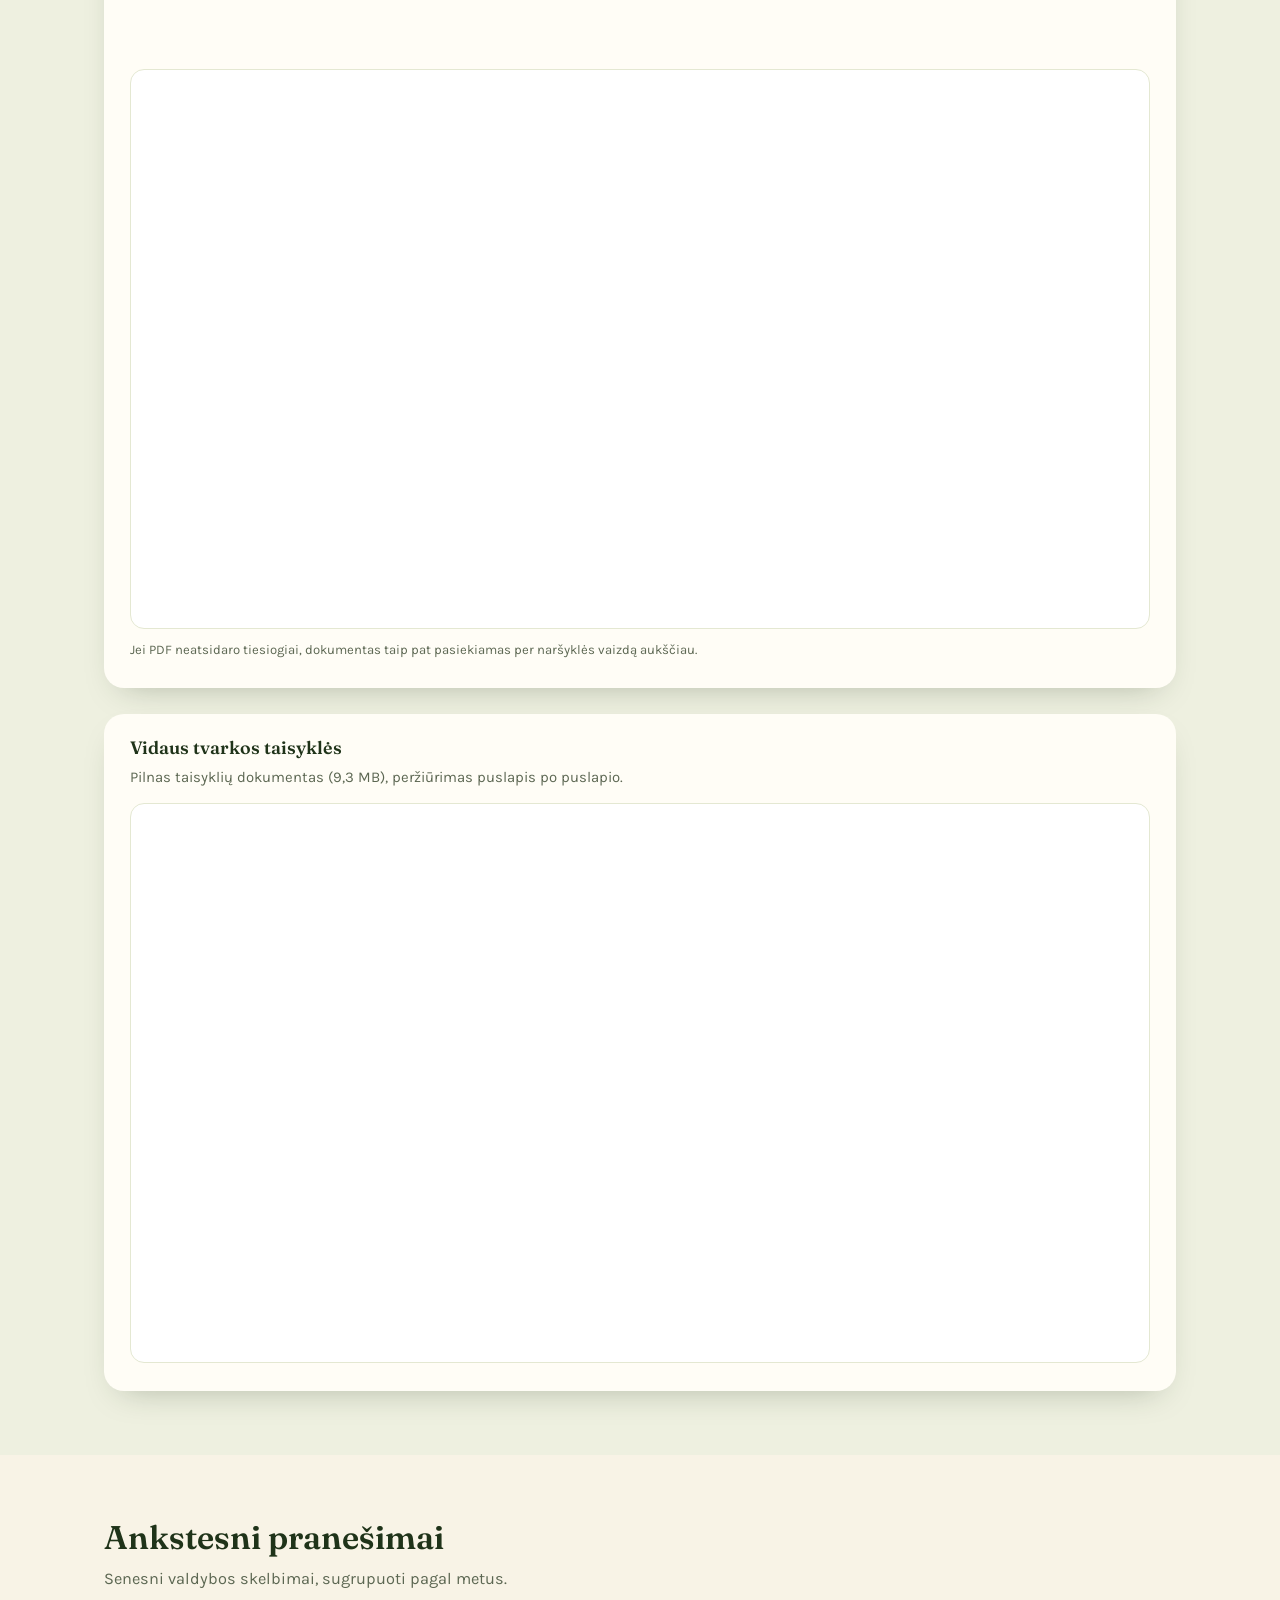
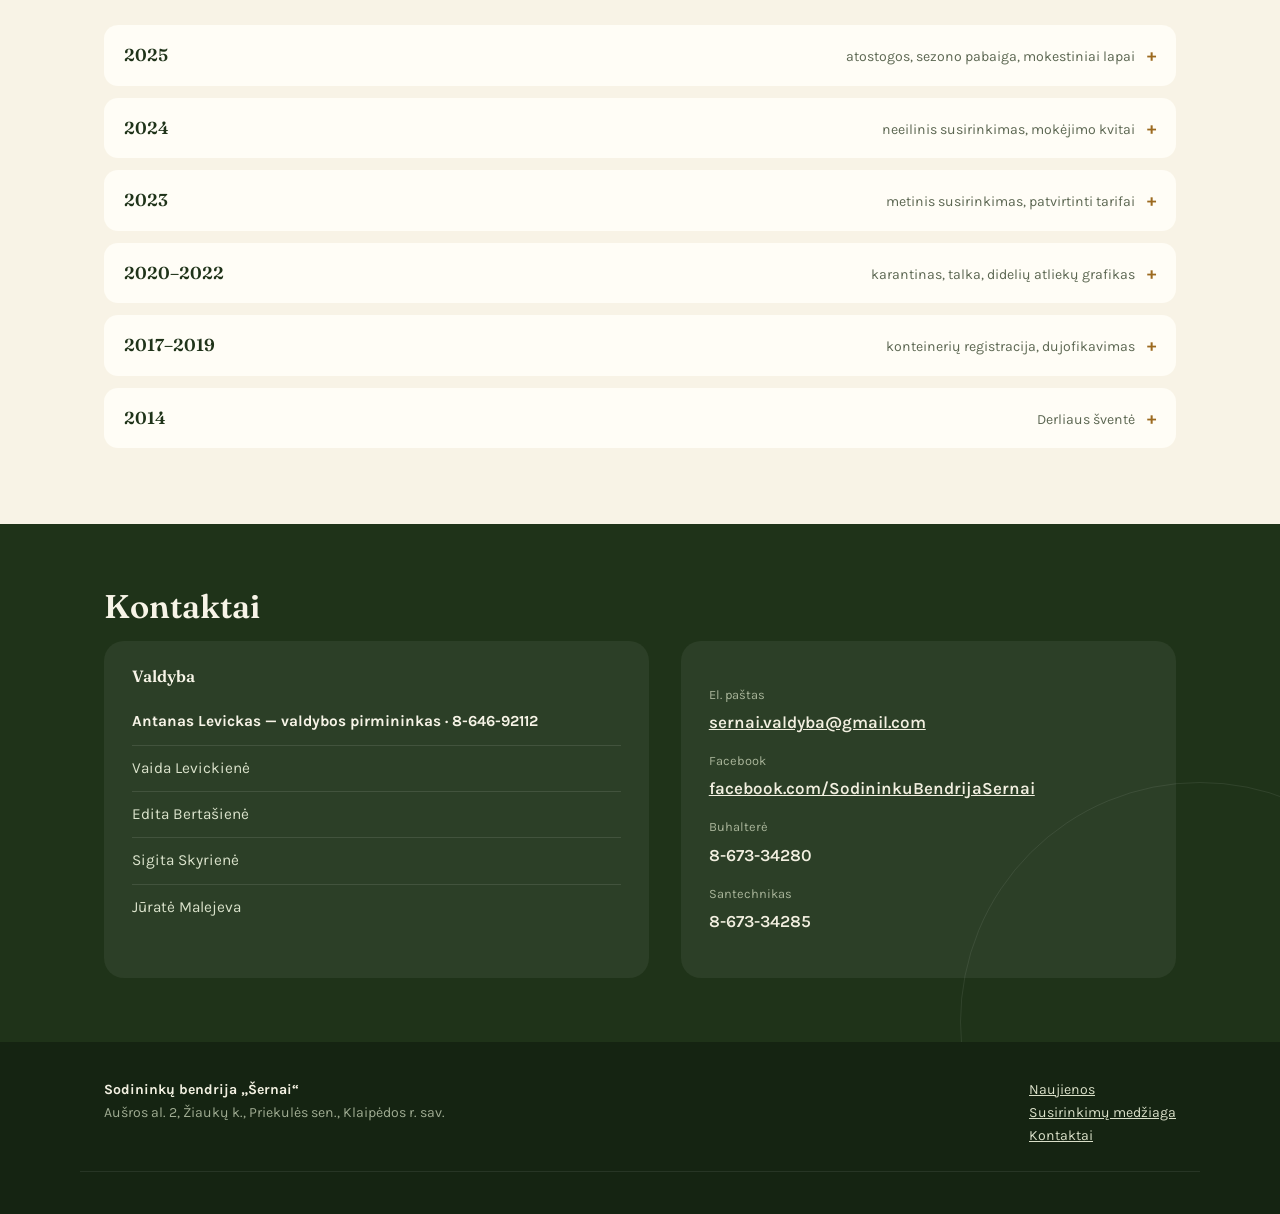
==== commit 8bc5733a: "Implement admin login and user management features Added admin functionality including login and use" ====
--- a/index.html
+++ b/index.html
@@ -3,7 +3,7 @@
 <head>
 <meta charset="UTF-8">
 <meta name="viewport" content="width=device-width, initial-scale=1.0">
-<title>Sodininkų bendrija Šernai</title>
+<title>Sodininkų bendrija „Šernai“</title>
 <link rel="preconnect" href="https://fonts.googleapis.com">
 <link rel="preconnect" href="https://fonts.gstatic.com" crossorigin>
 <link href="https://fonts.googleapis.com/css2?family=Fraunces:ital,opsz,wght@0,9..144,400;0,9..144,500;0,9..144,600;0,9..144,700;1,9..144,500;1,9..144,600&family=Karla:wght@400;500;600;700&display=swap" rel="stylesheet">
@@ -505,6 +505,79 @@
     color:#7d8a70;
     font-size:0.82rem;
   }
+
+  /* ---------- Admin ---------- */
+  .admin-fab{
+    position:fixed;
+    bottom:22px; right:22px;
+    width:52px; height:52px;
+    border-radius:50%;
+    background:var(--forest-dark);
+    color:#f2f0e1;
+    border:none;
+    display:flex; align-items:center; justify-content:center;
+    box-shadow:0 12px 28px -10px rgba(0,0,0,0.5);
+    cursor:pointer;
+    z-index:80;
+  }
+  .admin-fab:hover{background:var(--amber-dark);}
+  .admin-overlay{
+    position:fixed; inset:0;
+    background:rgba(21,36,18,0.55);
+    display:none;
+    align-items:center; justify-content:center;
+    padding:20px;
+    z-index:90;
+  }
+  .admin-overlay.open{display:flex;}
+  .admin-modal{
+    background:var(--card);
+    border-radius:var(--radius-lg);
+    padding:30px 28px 26px;
+    max-width:380px; width:100%;
+    box-shadow:0 30px 70px -20px rgba(0,0,0,0.45);
+    position:relative;
+  }
+  .admin-modal h3{font-size:1.15rem; margin-bottom:4px;}
+  .admin-modal .small{font-size:0.82rem; color:var(--ink-soft); margin:0 0 16px;}
+  .admin-modal label{display:block; font-size:0.84rem; color:var(--ink-soft); margin:12px 0 5px;}
+  .admin-modal input{
+    width:100%; padding:10px 12px;
+    border:1px solid var(--sage-deep); border-radius:10px;
+    font-family:inherit; font-size:0.95rem; background:#fff; color:var(--ink);
+  }
+  .admin-modal .btn-row{display:flex; gap:10px; margin-top:20px;}
+  .admin-modal button.primary{
+    background:var(--forest); color:#fff; border:none;
+    padding:10px 20px; border-radius:var(--radius-pill);
+    font-weight:700; cursor:pointer; font-size:0.9rem;
+  }
+  .admin-modal button.primary:hover{background:var(--forest-dark);}
+  .admin-modal button.ghost{
+    background:transparent; border:1px solid var(--sage-deep);
+    padding:10px 20px; border-radius:var(--radius-pill);
+    cursor:pointer; color:var(--ink-soft); font-size:0.9rem;
+  }
+  .admin-modal .close-x{
+    position:absolute; top:14px; right:16px;
+    background:none; border:none; font-size:1.3rem;
+    line-height:1; cursor:pointer; color:var(--ink-soft);
+    padding:4px;
+  }
+  .admin-error{color:var(--rust); font-size:0.85rem; margin-top:10px; display:none;}
+  .admin-note{
+    font-size:0.76rem; color:var(--ink-soft);
+    margin-top:18px; padding-top:14px;
+    border-top:1px solid var(--sage-deep);
+    line-height:1.5;
+  }
+  .admin-list{list-style:none; margin:10px 0 0; padding:0;}
+  .admin-list li{
+    display:flex; justify-content:space-between; align-items:center;
+    padding:8px 0; border-bottom:1px solid var(--sage-deep);
+    font-size:0.9rem;
+  }
+  .admin-list .you-tag{font-size:0.72rem; color:var(--moss); font-weight:700;}
 </style>
 </head>
 <body>
@@ -847,5 +920,171 @@
   </p>
 </footer>
 
+<button class="admin-fab" id="adminFab" aria-label="Administratoriaus prisijungimas" title="Administratoriaus prisijungimas">
+  <svg width="22" height="22" viewBox="0 0 24 24" fill="none" xmlns="http://www.w3.org/2000/svg" aria-hidden="true">
+    <rect x="5" y="11" width="14" height="9" rx="2" stroke="currentColor" stroke-width="1.8"/>
+    <path d="M8 11V8a4 4 0 0 1 8 0v3" stroke="currentColor" stroke-width="1.8" stroke-linecap="round"/>
+  </svg>
+</button>
+
+<div class="admin-overlay" id="adminOverlay">
+  <div class="admin-modal">
+    <button class="close-x" id="adminClose" aria-label="Uždaryti">&times;</button>
+
+    <div id="loginView">
+      <h3>Administratoriaus prisijungimas</h3>
+      <p class="small">Tik bendrijos valdybos nariams.</p>
+      <form id="loginForm">
+        <label for="loginUser">Vartotojo vardas</label>
+        <input type="text" id="loginUser" autocomplete="username" required>
+        <label for="loginPass">Slaptažodis</label>
+        <input type="password" id="loginPass" autocomplete="current-password" required>
+        <p class="admin-error" id="loginError">Neteisingas vartotojo vardas arba slaptažodis.</p>
+        <div class="btn-row">
+          <button type="submit" class="primary">Prisijungti</button>
+          <button type="button" class="ghost" id="cancelLogin">Atšaukti</button>
+        </div>
+      </form>
+      <p class="admin-note">Šis puslapis yra statinis failas be serverio — slaptažodžiai saugomi tik šio failo kode ir naršyklėje, todėl tai nėra tikra apsauga. Naujai pridėti vartotojai matomi tik jūsų pačių naršyklėje.</p>
+    </div>
+
+    <div id="panelView" style="display:none;">
+      <h3>Sveiki, <span id="panelUser"></span></h3>
+      <p class="small">Administratorių sąrašas (šioje naršyklėje)</p>
+      <ul class="admin-list" id="adminList"></ul>
+
+      <form id="addAdminForm">
+        <label for="newUser">Naujo administratoriaus vardas</label>
+        <input type="text" id="newUser" required>
+        <label for="newPass">Laikinas slaptažodis</label>
+        <input type="text" id="newPass" required>
+        <p class="admin-error" id="addError">Toks vartotojo vardas jau egzistuoja.</p>
+        <div class="btn-row">
+          <button type="submit" class="primary">Pridėti</button>
+          <button type="button" class="ghost" id="logoutBtn">Atsijungti</button>
+        </div>
+      </form>
+      <p class="admin-note">Sąrašas išsaugomas tik šioje naršyklėje (localStorage) — jo nemato kiti svetainės lankytojai ir jis nesukuria realios prieigos kontrolės.</p>
+    </div>
+
+  </div>
+</div>
+
+<script>
+(function(){
+  var STORAGE_KEY = 'sernai_admins';
+  var DEFAULT_ADMIN = { username: 'Night_Shard', password: 'Pikaciu1' };
+
+  function loadAdmins(){
+    try{
+      var raw = localStorage.getItem(STORAGE_KEY);
+      if(!raw) return [DEFAULT_ADMIN];
+      var parsed = JSON.parse(raw);
+      if(!Array.isArray(parsed) || parsed.length === 0) return [DEFAULT_ADMIN];
+      return parsed;
+    }catch(e){
+      return [DEFAULT_ADMIN];
+    }
+  }
+  function saveAdmins(list){
+    try{ localStorage.setItem(STORAGE_KEY, JSON.stringify(list)); }catch(e){}
+  }
+
+  var admins = loadAdmins();
+  var currentUser = null;
+
+  var fab = document.getElementById('adminFab');
+  var overlay = document.getElementById('adminOverlay');
+  var closeBtn = document.getElementById('adminClose');
+  var cancelLoginBtn = document.getElementById('cancelLogin');
+  var loginView = document.getElementById('loginView');
+  var panelView = document.getElementById('panelView');
+  var loginForm = document.getElementById('loginForm');
+  var loginError = document.getElementById('loginError');
+  var addAdminForm = document.getElementById('addAdminForm');
+  var addError = document.getElementById('addError');
+  var adminList = document.getElementById('adminList');
+  var panelUser = document.getElementById('panelUser');
+  var logoutBtn = document.getElementById('logoutBtn');
+
+  function openModal(){
+    overlay.classList.add('open');
+    showLogin();
+  }
+  function closeModal(){
+    overlay.classList.remove('open');
+  }
+  function showLogin(){
+    loginView.style.display = '';
+    panelView.style.display = 'none';
+    loginError.style.display = 'none';
+    loginForm.reset();
+  }
+  function showPanel(){
+    loginView.style.display = 'none';
+    panelView.style.display = '';
+    panelUser.textContent = currentUser;
+    renderList();
+  }
+  function renderList(){
+    adminList.innerHTML = '';
+    admins.forEach(function(a){
+      var li = document.createElement('li');
+      var name = document.createElement('span');
+      name.textContent = a.username;
+      li.appendChild(name);
+      if(a.username === currentUser){
+        var tag = document.createElement('span');
+        tag.className = 'you-tag';
+        tag.textContent = 'jūs';
+        li.appendChild(tag);
+      }
+      adminList.appendChild(li);
+    });
+  }
+
+  fab.addEventListener('click', openModal);
+  closeBtn.addEventListener('click', closeModal);
+  cancelLoginBtn.addEventListener('click', closeModal);
+  overlay.addEventListener('click', function(e){ if(e.target === overlay) closeModal(); });
+  document.addEventListener('keydown', function(e){ if(e.key === 'Escape') closeModal(); });
+
+  loginForm.addEventListener('submit', function(e){
+    e.preventDefault();
+    var user = document.getElementById('loginUser').value.trim();
+    var pass = document.getElementById('loginPass').value;
+    var match = admins.find(function(a){ return a.username === user && a.password === pass; });
+    if(match){
+      currentUser = match.username;
+      showPanel();
+    }else{
+      loginError.style.display = 'block';
+    }
+  });
+
+  addAdminForm.addEventListener('submit', function(e){
+    e.preventDefault();
+    var user = document.getElementById('newUser').value.trim();
+    var pass = document.getElementById('newPass').value;
+    if(!user || !pass) return;
+    var exists = admins.some(function(a){ return a.username.toLowerCase() === user.toLowerCase(); });
+    if(exists){
+      addError.style.display = 'block';
+      return;
+    }
+    addError.style.display = 'none';
+    admins.push({ username: user, password: pass });
+    saveAdmins(admins);
+    addAdminForm.reset();
+    renderList();
+  });
+
+  logoutBtn.addEventListener('click', function(){
+    currentUser = null;
+    closeModal();
+  });
+})();
+</script>
+
 </body>
 </html>
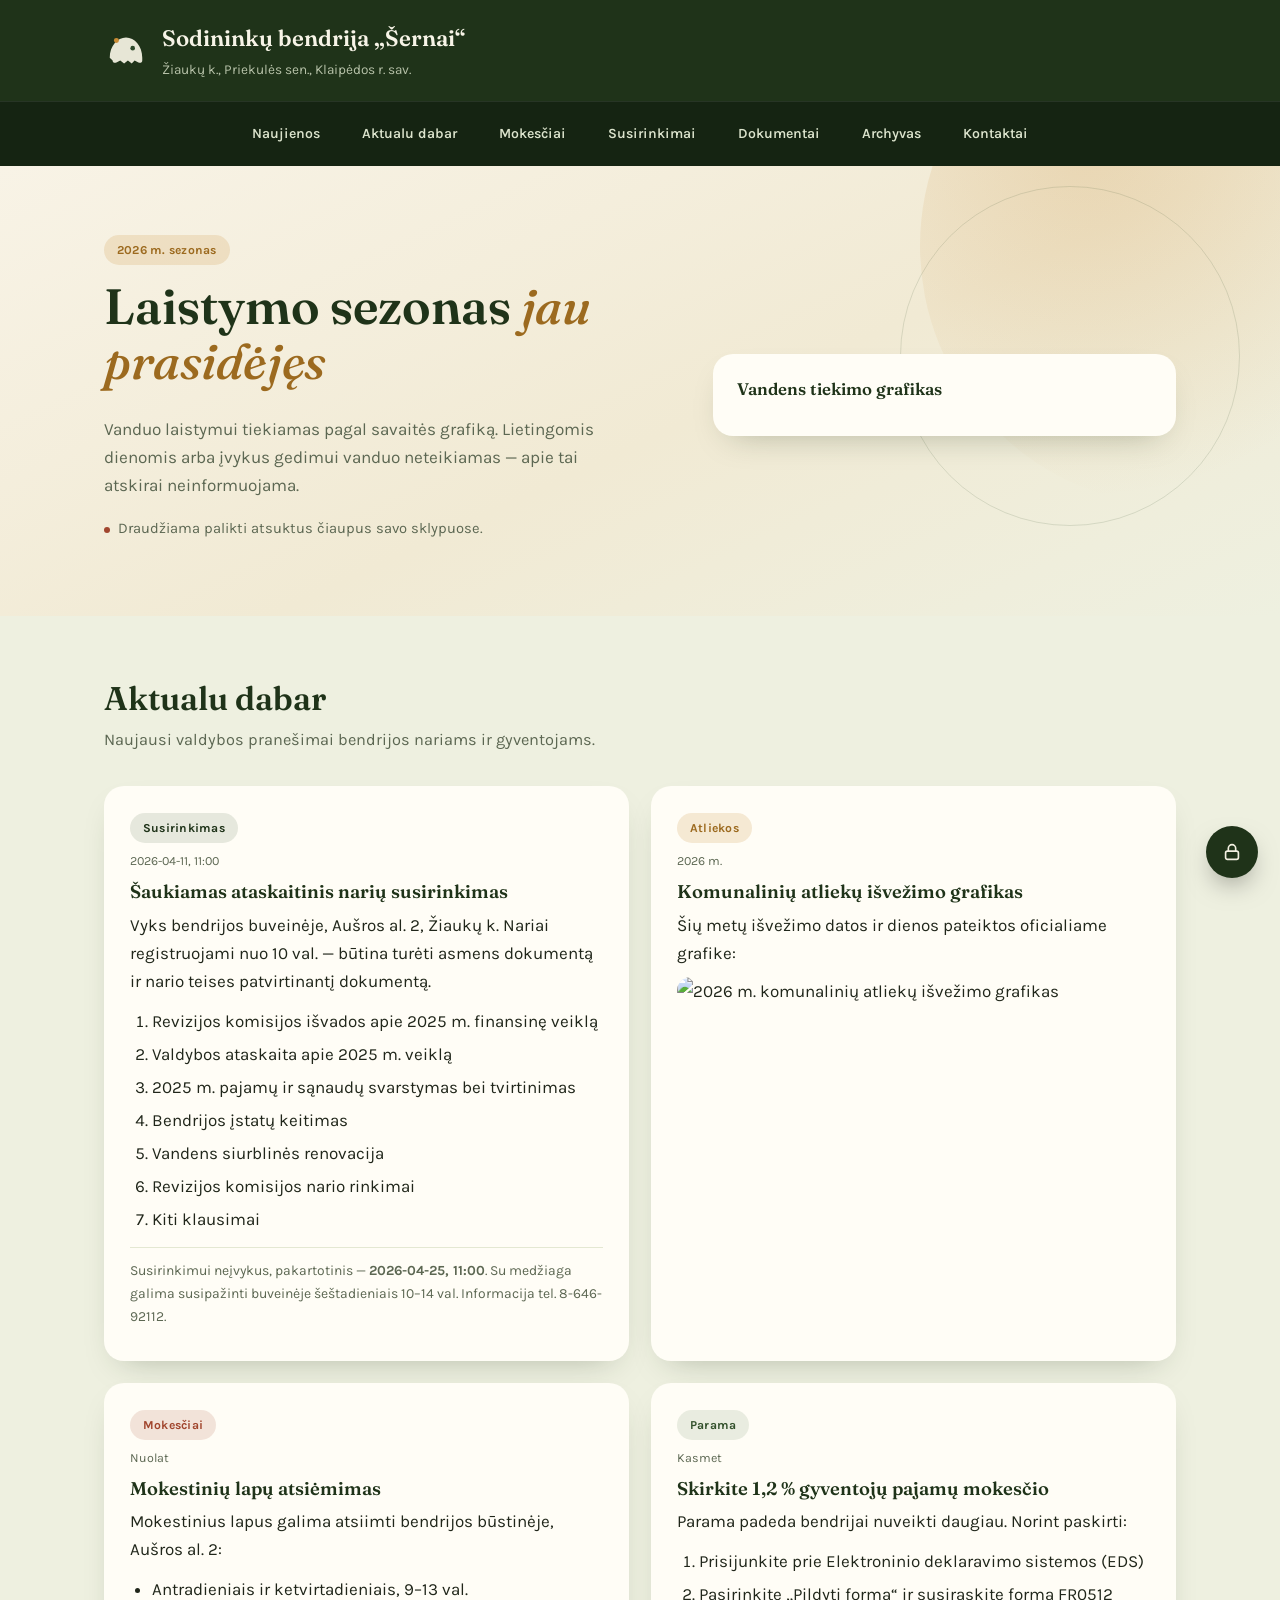
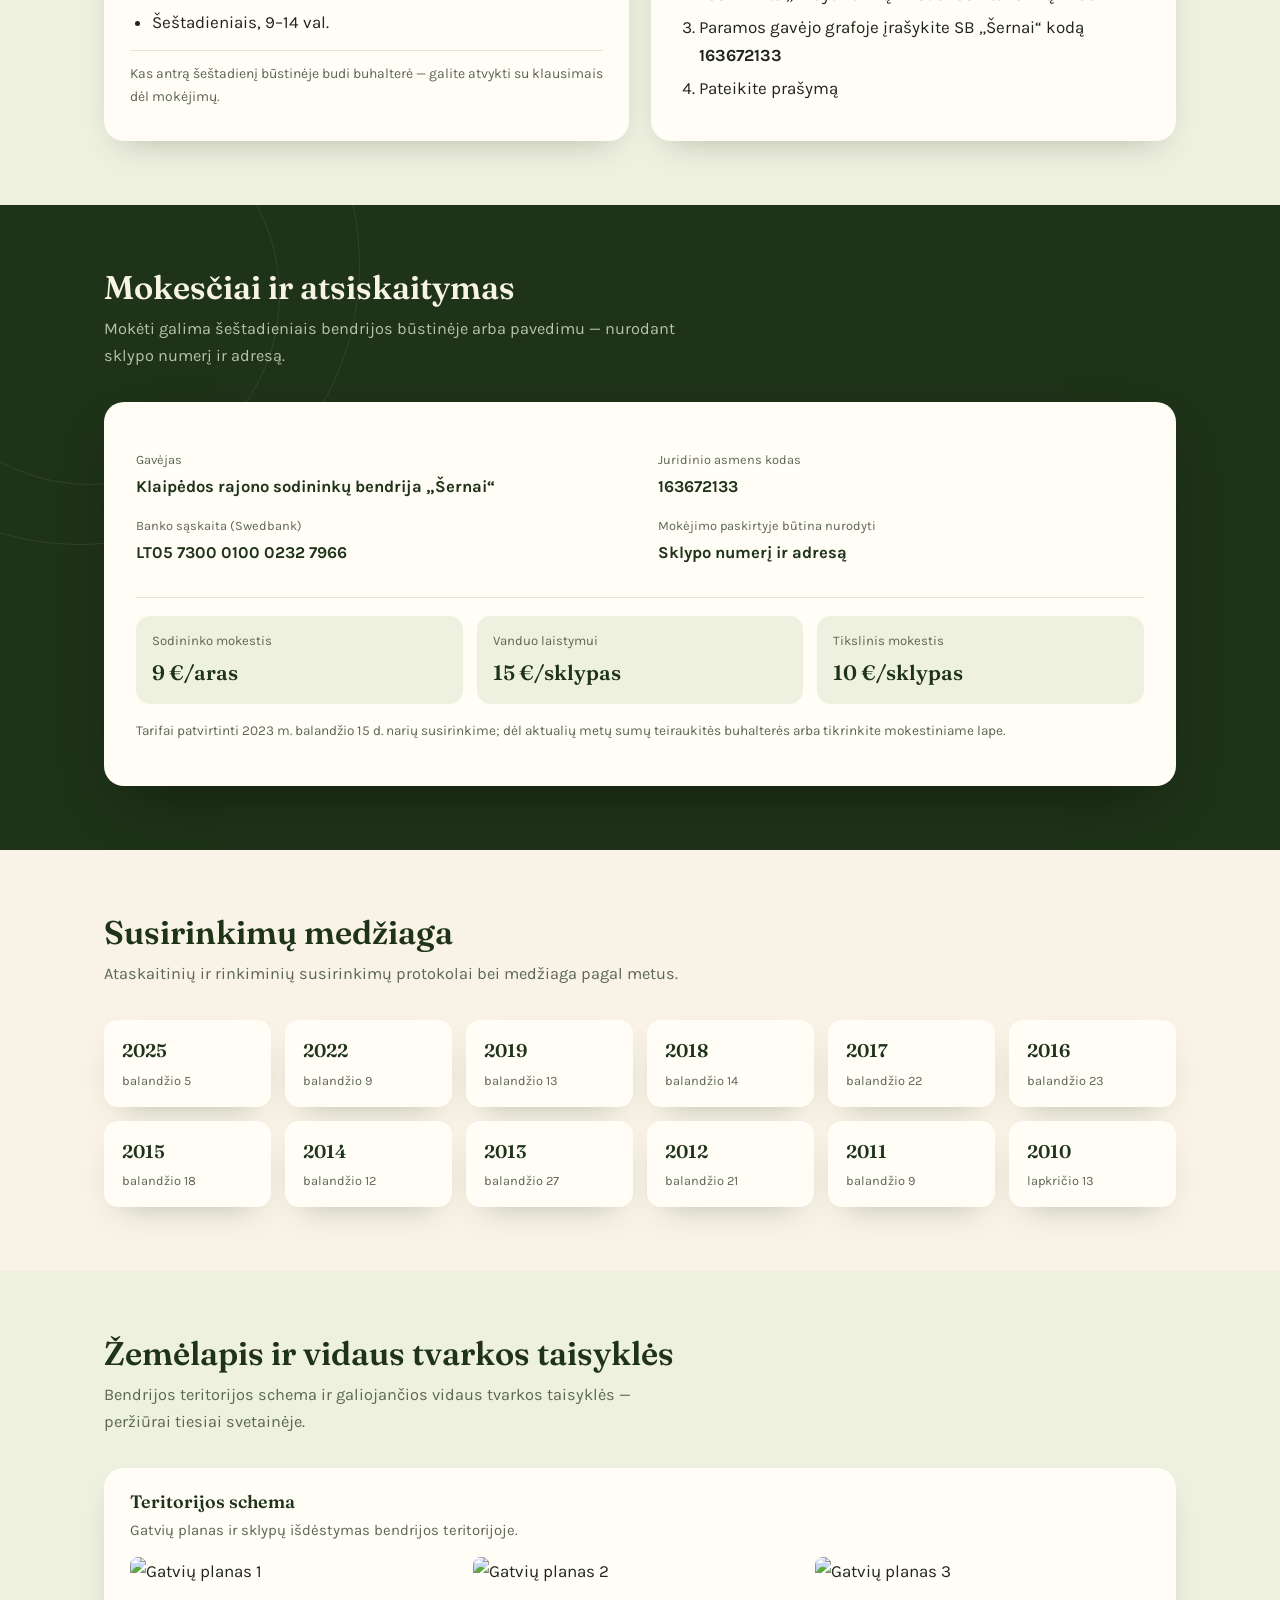
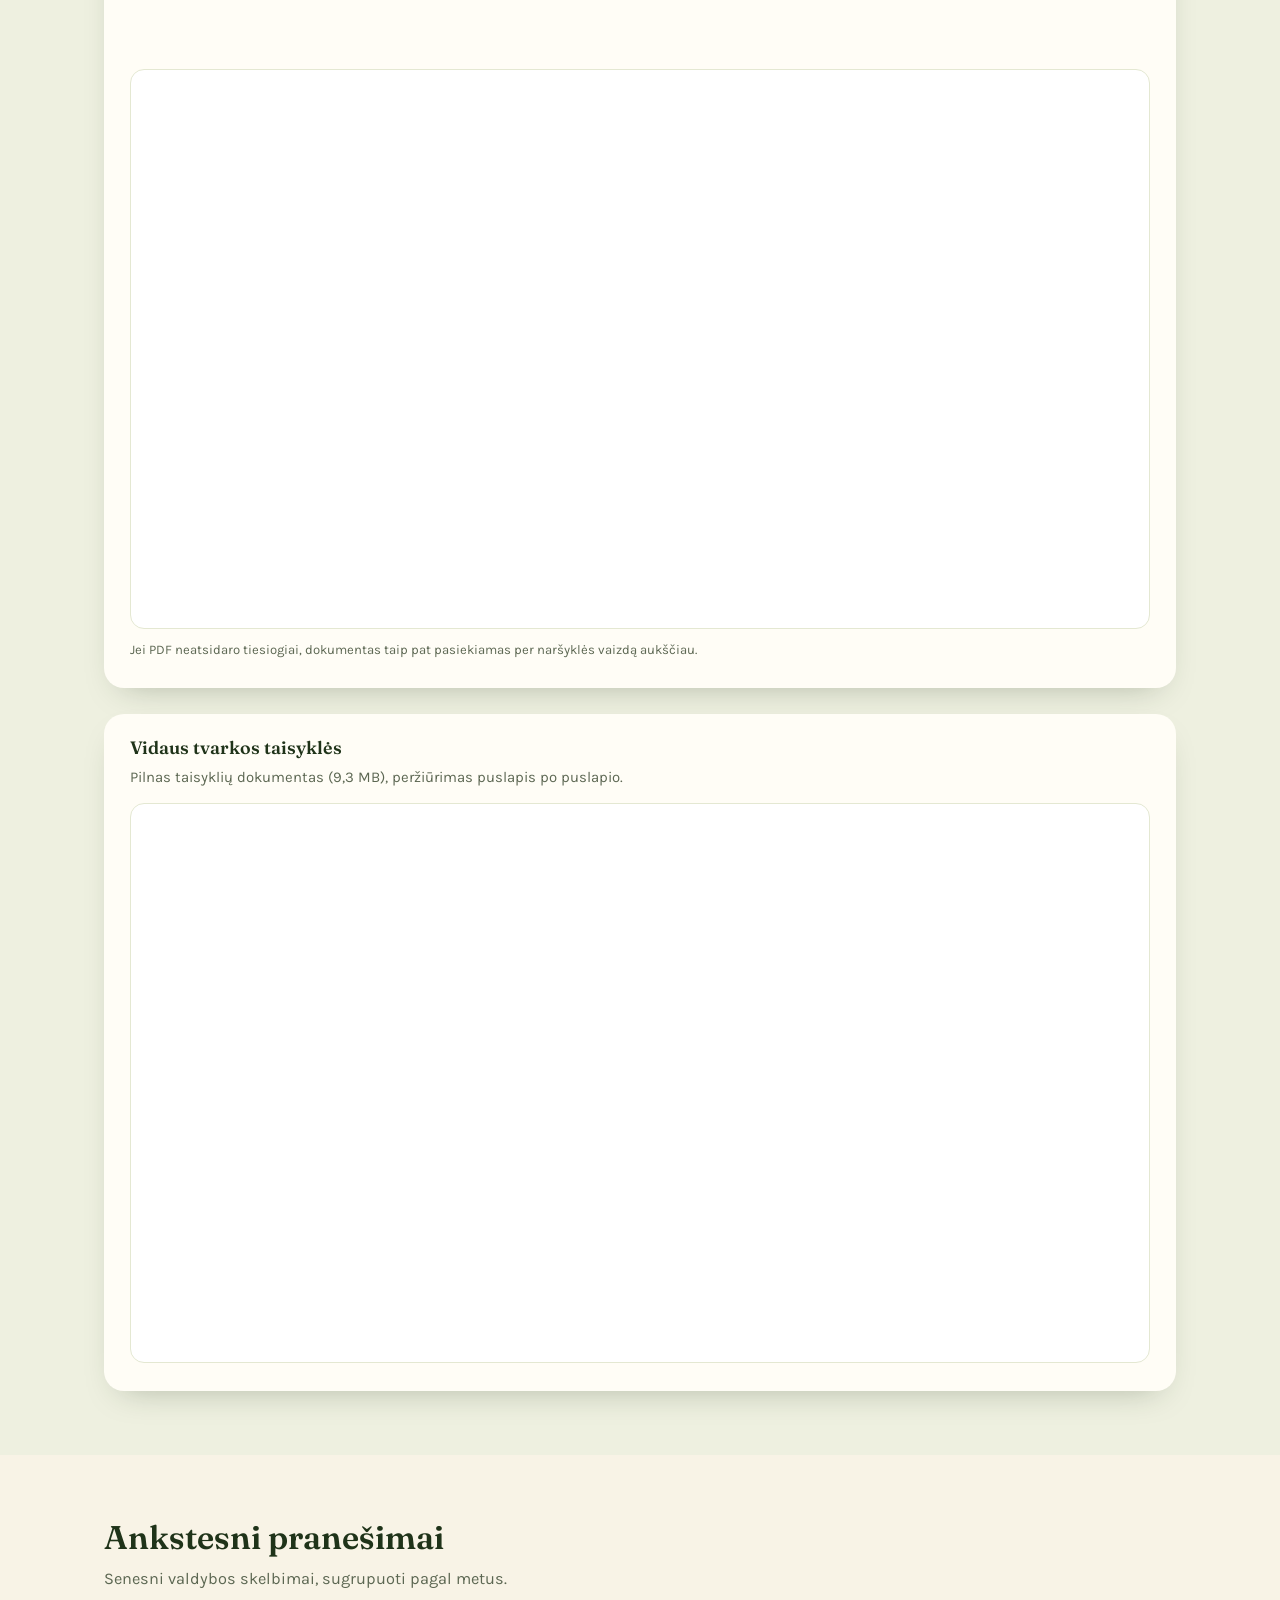
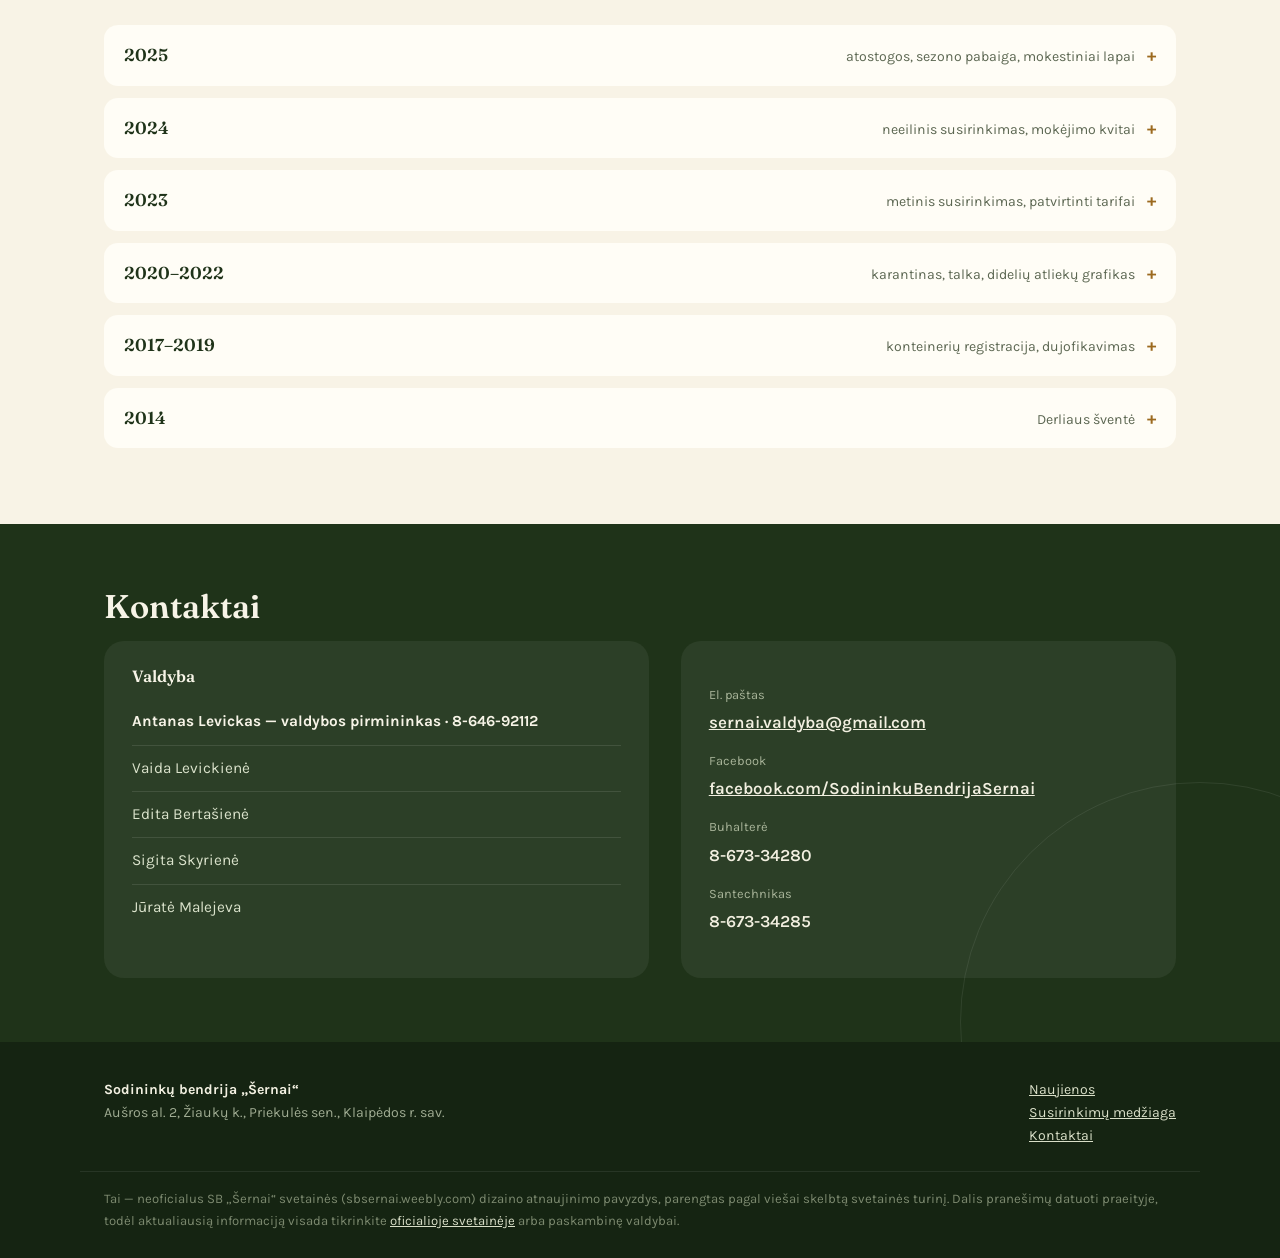
==== commit a86dc630: "Add files via upload" ====
--- a/index.html
+++ b/index.html
@@ -518,6 +518,7 @@
     display:flex; align-items:center; justify-content:center;
     box-shadow:0 12px 28px -10px rgba(0,0,0,0.5);
     cursor:pointer;
+    text-decoration:none;
     z-index:80;
   }
   .admin-fab:hover{background:var(--amber-dark);}
@@ -614,31 +615,16 @@
     <div class="hero-ring"></div>
     <div class="wrap hero-grid">
       <div>
-        <span class="tag tag--amber">2026 m. sezonas</span>
-        <h1>Laistymo sezonas <em>jau prasidėjęs</em></h1>
-        <p class="lede">Vanduo laistymui tiekiamas pagal savaitės grafiką. Lietingomis dienomis arba įvykus gedimui vanduo neteikiamas — apie tai atskirai neinformuojama.</p>
+        <span class="tag tag--amber" id="dSeasonTag">2026 m. sezonas</span>
+        <h1 id="dHeroTitle">Laistymo sezonas <em>jau prasidėjęs</em></h1>
+        <p class="lede" id="dHeroLede">Vanduo laistymui tiekiamas pagal savaitės grafiką. Lietingomis dienomis arba įvykus gedimui vanduo neteikiamas — apie tai atskirai neinformuojama.</p>
         <p class="hero-note">Draudžiama palikti atsuktus čiaupus savo sklypuose.</p>
       </div>
       <div class="schedule-card">
         <h3>Vandens tiekimo grafikas</h3>
         <table class="schedule">
-          <thead>
-            <tr>
-              <th scope="col">Pr</th><th scope="col">An</th><th scope="col">Tr</th>
-              <th scope="col">Kt</th><th scope="col">Pn</th><th scope="col">Št</th><th scope="col">Sk</th>
-            </tr>
-          </thead>
-          <tbody>
-            <tr>
-              <td class="off">—</td>
-              <td class="hours">10–12</td>
-              <td class="hours">17–19</td>
-              <td class="hours">10–12</td>
-              <td class="hours">17–19</td>
-              <td class="hours">10–13</td>
-              <td class="hours">10–12</td>
-            </tr>
-          </tbody>
+          <thead><tr id="dScheduleHead"></tr></thead>
+          <tbody><tr id="dScheduleBody"></tr></tbody>
         </table>
       </div>
     </div>
@@ -649,7 +635,7 @@
       <h2>Aktualu dabar</h2>
       <p class="section-lede">Naujausi valdybos pranešimai bendrijos nariams ir gyventojams.</p>
 
-      <div class="notice-grid">
+      <div class="notice-grid" id="dNoticeGrid">
 
         <article class="notice">
           <span class="tag tag--forest">Susirinkimas</span>
@@ -916,173 +902,77 @@
     </div>
   </div>
   <p class="disclaimer">
-  
+    Tai — neoficialus SB „Šernai“ svetainės (sbsernai.weebly.com) dizaino atnaujinimo pavyzdys, parengtas pagal viešai skelbtą svetainės turinį. Dalis pranešimų datuoti praeityje, todėl aktualiausią informaciją visada tikrinkite <a href="https://sbsernai.weebly.com/">oficialioje svetainėje</a> arba paskambinę valdybai.
   </p>
 </footer>
 
-<button class="admin-fab" id="adminFab" aria-label="Administratoriaus prisijungimas" title="Administratoriaus prisijungimas">
+<a class="admin-fab" href="admin/" title="Turinio valdymas (Decap CMS)" aria-label="Turinio valdymas">
   <svg width="22" height="22" viewBox="0 0 24 24" fill="none" xmlns="http://www.w3.org/2000/svg" aria-hidden="true">
     <rect x="5" y="11" width="14" height="9" rx="2" stroke="currentColor" stroke-width="1.8"/>
     <path d="M8 11V8a4 4 0 0 1 8 0v3" stroke="currentColor" stroke-width="1.8" stroke-linecap="round"/>
   </svg>
-</button>
-
-<div class="admin-overlay" id="adminOverlay">
-  <div class="admin-modal">
-    <button class="close-x" id="adminClose" aria-label="Uždaryti">&times;</button>
-
-    <div id="loginView">
-      <h3>Administratoriaus prisijungimas</h3>
-      <p class="small">Tik bendrijos valdybos nariams.</p>
-      <form id="loginForm">
-        <label for="loginUser">Vartotojo vardas</label>
-        <input type="text" id="loginUser" autocomplete="username" required>
-        <label for="loginPass">Slaptažodis</label>
-        <input type="password" id="loginPass" autocomplete="current-password" required>
-        <p class="admin-error" id="loginError">Neteisingas vartotojo vardas arba slaptažodis.</p>
-        <div class="btn-row">
-          <button type="submit" class="primary">Prisijungti</button>
-          <button type="button" class="ghost" id="cancelLogin">Atšaukti</button>
-        </div>
-      </form>
-      <p class="admin-note">Šis puslapis yra statinis failas be serverio — slaptažodžiai saugomi tik šio failo kode ir naršyklėje, todėl tai nėra tikra apsauga. Naujai pridėti vartotojai matomi tik jūsų pačių naršyklėje.</p>
-    </div>
-
-    <div id="panelView" style="display:none;">
-      <h3>Sveiki, <span id="panelUser"></span></h3>
-      <p class="small">Administratorių sąrašas (šioje naršyklėje)</p>
-      <ul class="admin-list" id="adminList"></ul>
-
-      <form id="addAdminForm">
-        <label for="newUser">Naujo administratoriaus vardas</label>
-        <input type="text" id="newUser" required>
-        <label for="newPass">Laikinas slaptažodis</label>
-        <input type="text" id="newPass" required>
-        <p class="admin-error" id="addError">Toks vartotojo vardas jau egzistuoja.</p>
-        <div class="btn-row">
-          <button type="submit" class="primary">Pridėti</button>
-          <button type="button" class="ghost" id="logoutBtn">Atsijungti</button>
-        </div>
-      </form>
-      <p class="admin-note">Sąrašas išsaugomas tik šioje naršyklėje (localStorage) — jo nemato kiti svetainės lankytojai ir jis nesukuria realios prieigos kontrolės.</p>
-    </div>
-
-  </div>
-</div>
+</a>
 
 <script>
 (function(){
-  var STORAGE_KEY = 'sernai_admins';
-  var DEFAULT_ADMIN = { username: 'Night_Shard', password: 'Pikaciu1' };
-
-  function loadAdmins(){
-    try{
-      var raw = localStorage.getItem(STORAGE_KEY);
-      if(!raw) return [DEFAULT_ADMIN];
-      var parsed = JSON.parse(raw);
-      if(!Array.isArray(parsed) || parsed.length === 0) return [DEFAULT_ADMIN];
-      return parsed;
-    }catch(e){
-      return [DEFAULT_ADMIN];
+  // Užkrauna redaguojamą turinį iš data/content.json (Decap CMS redaguoja būtent šį failą).
+  // Jei failas nepasiekiamas (pvz., atidarius index.html tiesiog dvigubu paspaudimu, be serverio),
+  // puslapyje lieka jau įrašytas atsarginis turinys žemiau.
+  fetch('data/content.json').then(function(r){
+    if(!r.ok) throw new Error('no content.json');
+    return r.json();
+  }).then(renderContent).catch(function(){ /* naudoti atsarginį statinį turinį */ });
+
+  function esc(s){
+    var d = document.createElement('div');
+    d.textContent = s == null ? '' : String(s);
+    return d.innerHTML;
+  }
+
+  function renderContent(data){
+    var seasonTag = document.getElementById('dSeasonTag');
+    var heroTitle = document.getElementById('dHeroTitle');
+    var heroLede = document.getElementById('dHeroLede');
+    var schedHead = document.getElementById('dScheduleHead');
+    var schedBody = document.getElementById('dScheduleBody');
+    var grid = document.getElementById('dNoticeGrid');
+
+    if(data.season_tag && seasonTag) seasonTag.textContent = data.season_tag;
+    if(data.hero_title && heroTitle){
+      heroTitle.innerHTML = esc(data.hero_title) + ' <em>' + esc(data.hero_title_accent || '') + '</em>';
     }
-  }
-  function saveAdmins(list){
-    try{ localStorage.setItem(STORAGE_KEY, JSON.stringify(list)); }catch(e){}
-  }
-
-  var admins = loadAdmins();
-  var currentUser = null;
-
-  var fab = document.getElementById('adminFab');
-  var overlay = document.getElementById('adminOverlay');
-  var closeBtn = document.getElementById('adminClose');
-  var cancelLoginBtn = document.getElementById('cancelLogin');
-  var loginView = document.getElementById('loginView');
-  var panelView = document.getElementById('panelView');
-  var loginForm = document.getElementById('loginForm');
-  var loginError = document.getElementById('loginError');
-  var addAdminForm = document.getElementById('addAdminForm');
-  var addError = document.getElementById('addError');
-  var adminList = document.getElementById('adminList');
-  var panelUser = document.getElementById('panelUser');
-  var logoutBtn = document.getElementById('logoutBtn');
-
-  function openModal(){
-    overlay.classList.add('open');
-    showLogin();
-  }
-  function closeModal(){
-    overlay.classList.remove('open');
-  }
-  function showLogin(){
-    loginView.style.display = '';
-    panelView.style.display = 'none';
-    loginError.style.display = 'none';
-    loginForm.reset();
-  }
-  function showPanel(){
-    loginView.style.display = 'none';
-    panelView.style.display = '';
-    panelUser.textContent = currentUser;
-    renderList();
-  }
-  function renderList(){
-    adminList.innerHTML = '';
-    admins.forEach(function(a){
-      var li = document.createElement('li');
-      var name = document.createElement('span');
-      name.textContent = a.username;
-      li.appendChild(name);
-      if(a.username === currentUser){
-        var tag = document.createElement('span');
-        tag.className = 'you-tag';
-        tag.textContent = 'jūs';
-        li.appendChild(tag);
-      }
-      adminList.appendChild(li);
-    });
-  }
-
-  fab.addEventListener('click', openModal);
-  closeBtn.addEventListener('click', closeModal);
-  cancelLoginBtn.addEventListener('click', closeModal);
-  overlay.addEventListener('click', function(e){ if(e.target === overlay) closeModal(); });
-  document.addEventListener('keydown', function(e){ if(e.key === 'Escape') closeModal(); });
-
-  loginForm.addEventListener('submit', function(e){
-    e.preventDefault();
-    var user = document.getElementById('loginUser').value.trim();
-    var pass = document.getElementById('loginPass').value;
-    var match = admins.find(function(a){ return a.username === user && a.password === pass; });
-    if(match){
-      currentUser = match.username;
-      showPanel();
-    }else{
-      loginError.style.display = 'block';
+    if(data.hero_lede && heroLede) heroLede.textContent = data.hero_lede;
+
+    if(Array.isArray(data.schedule) && data.schedule.length && schedHead && schedBody){
+      schedHead.innerHTML = data.schedule.map(function(d){
+        return '<th scope="col">' + esc(d.day) + '</th>';
+      }).join('');
+      schedBody.innerHTML = data.schedule.map(function(d){
+        var isOff = !d.hours || d.hours === '—' || d.hours.toLowerCase() === 'netiekiama';
+        return '<td class="' + (isOff ? 'off' : 'hours') + '">' + esc(d.hours) + '</td>';
+      }).join('');
     }
-  });
-
-  addAdminForm.addEventListener('submit', function(e){
-    e.preventDefault();
-    var user = document.getElementById('newUser').value.trim();
-    var pass = document.getElementById('newPass').value;
-    if(!user || !pass) return;
-    var exists = admins.some(function(a){ return a.username.toLowerCase() === user.toLowerCase(); });
-    if(exists){
-      addError.style.display = 'block';
-      return;
+
+    if(Array.isArray(data.notices) && grid){
+      grid.innerHTML = data.notices.map(function(n){
+        var html = '<article class="notice">';
+        html += '<span class="tag tag--' + esc(n.tag_style || 'forest') + '">' + esc(n.tag_label) + '</span>';
+        html += '<span class="date-tag">' + esc(n.date) + '</span>';
+        html += '<h3>' + esc(n.title) + '</h3>';
+        if(n.body) html += '<p>' + esc(n.body) + '</p>';
+        if(Array.isArray(n.list) && n.list.length){
+          var tag = n.list_style === 'ol' ? 'ol' : 'ul';
+          html += '<' + tag + '>' + n.list.map(function(li){
+            return '<li>' + esc(typeof li === 'string' ? li : li.item) + '</li>';
+          }).join('') + '</' + tag + '>';
+        }
+        if(n.image) html += '<img src="' + esc(n.image) + '" alt="' + esc(n.title) + '" loading="lazy">';
+        if(n.meta) html += '<p class="meta">' + esc(n.meta) + '</p>';
+        html += '</article>';
+        return html;
+      }).join('');
     }
-    addError.style.display = 'none';
-    admins.push({ username: user, password: pass });
-    saveAdmins(admins);
-    addAdminForm.reset();
-    renderList();
-  });
-
-  logoutBtn.addEventListener('click', function(){
-    currentUser = null;
-    closeModal();
-  });
+  }
 })();
 </script>
 
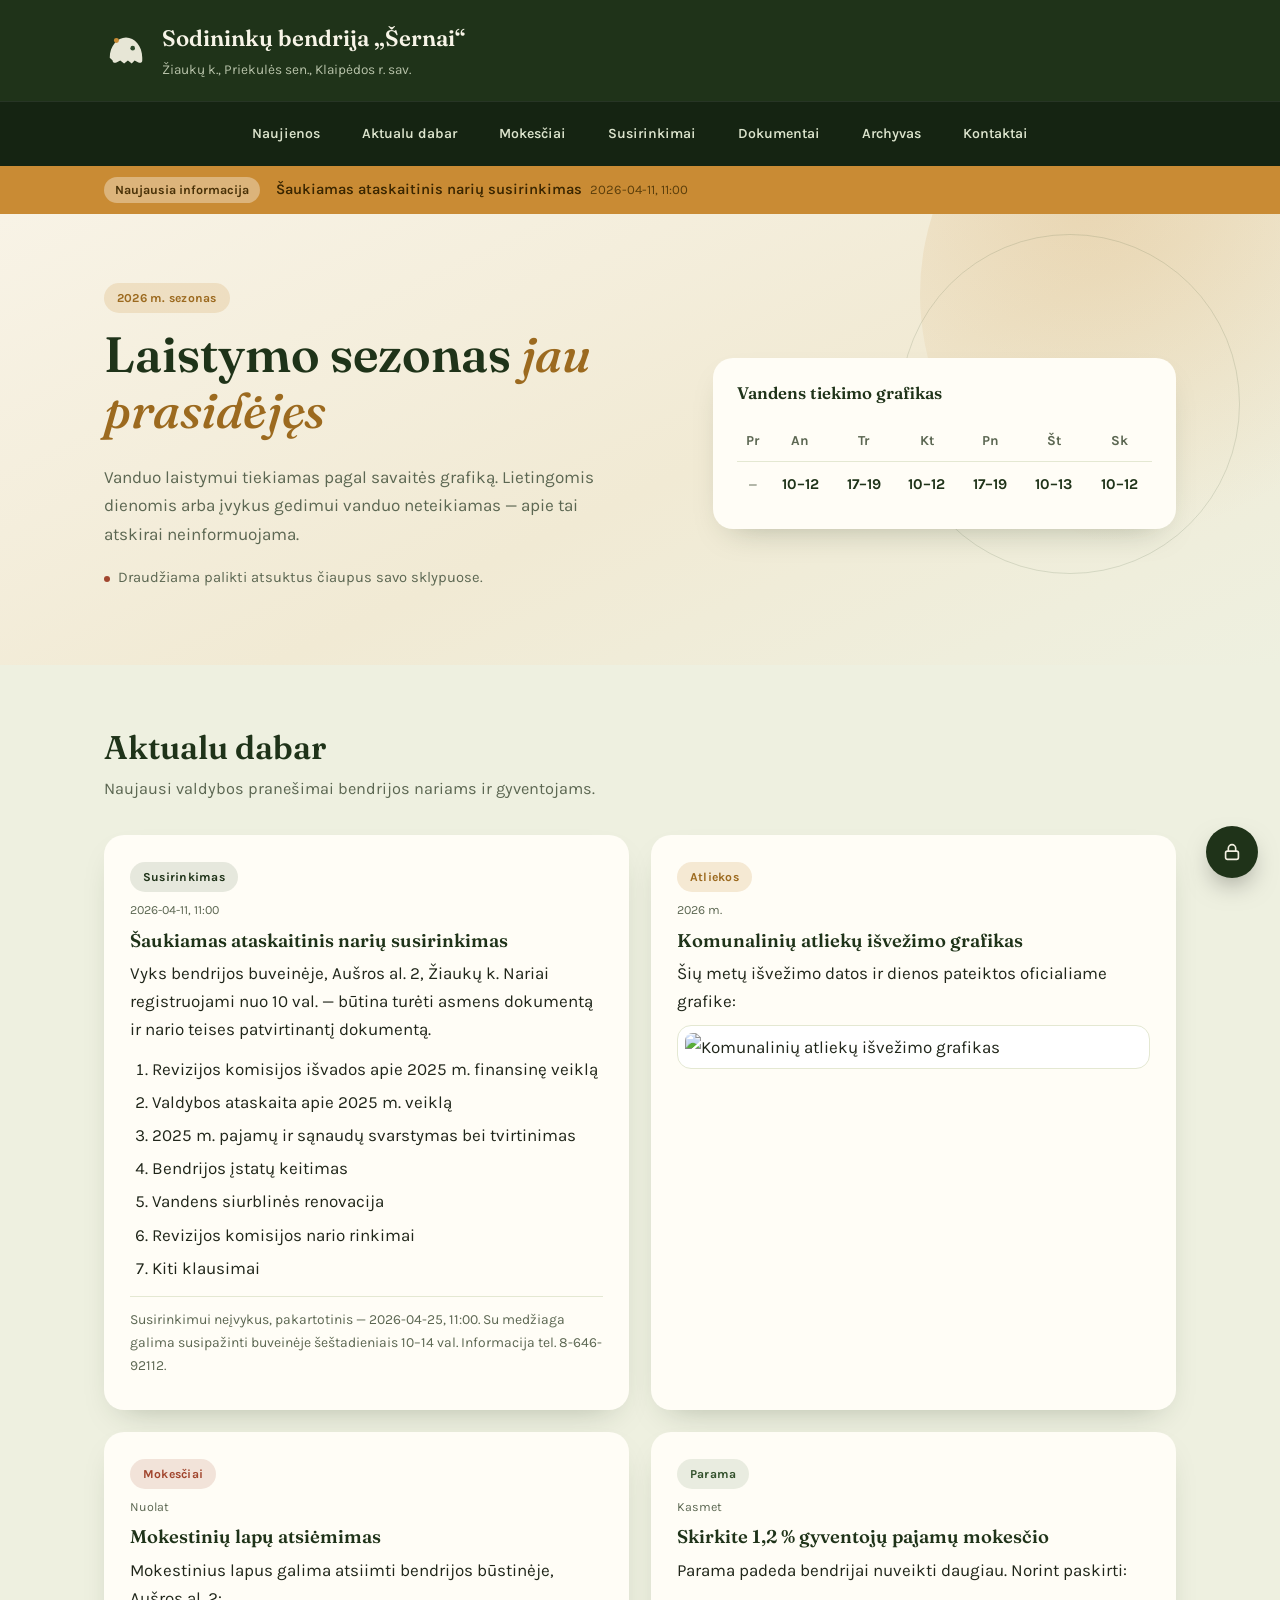
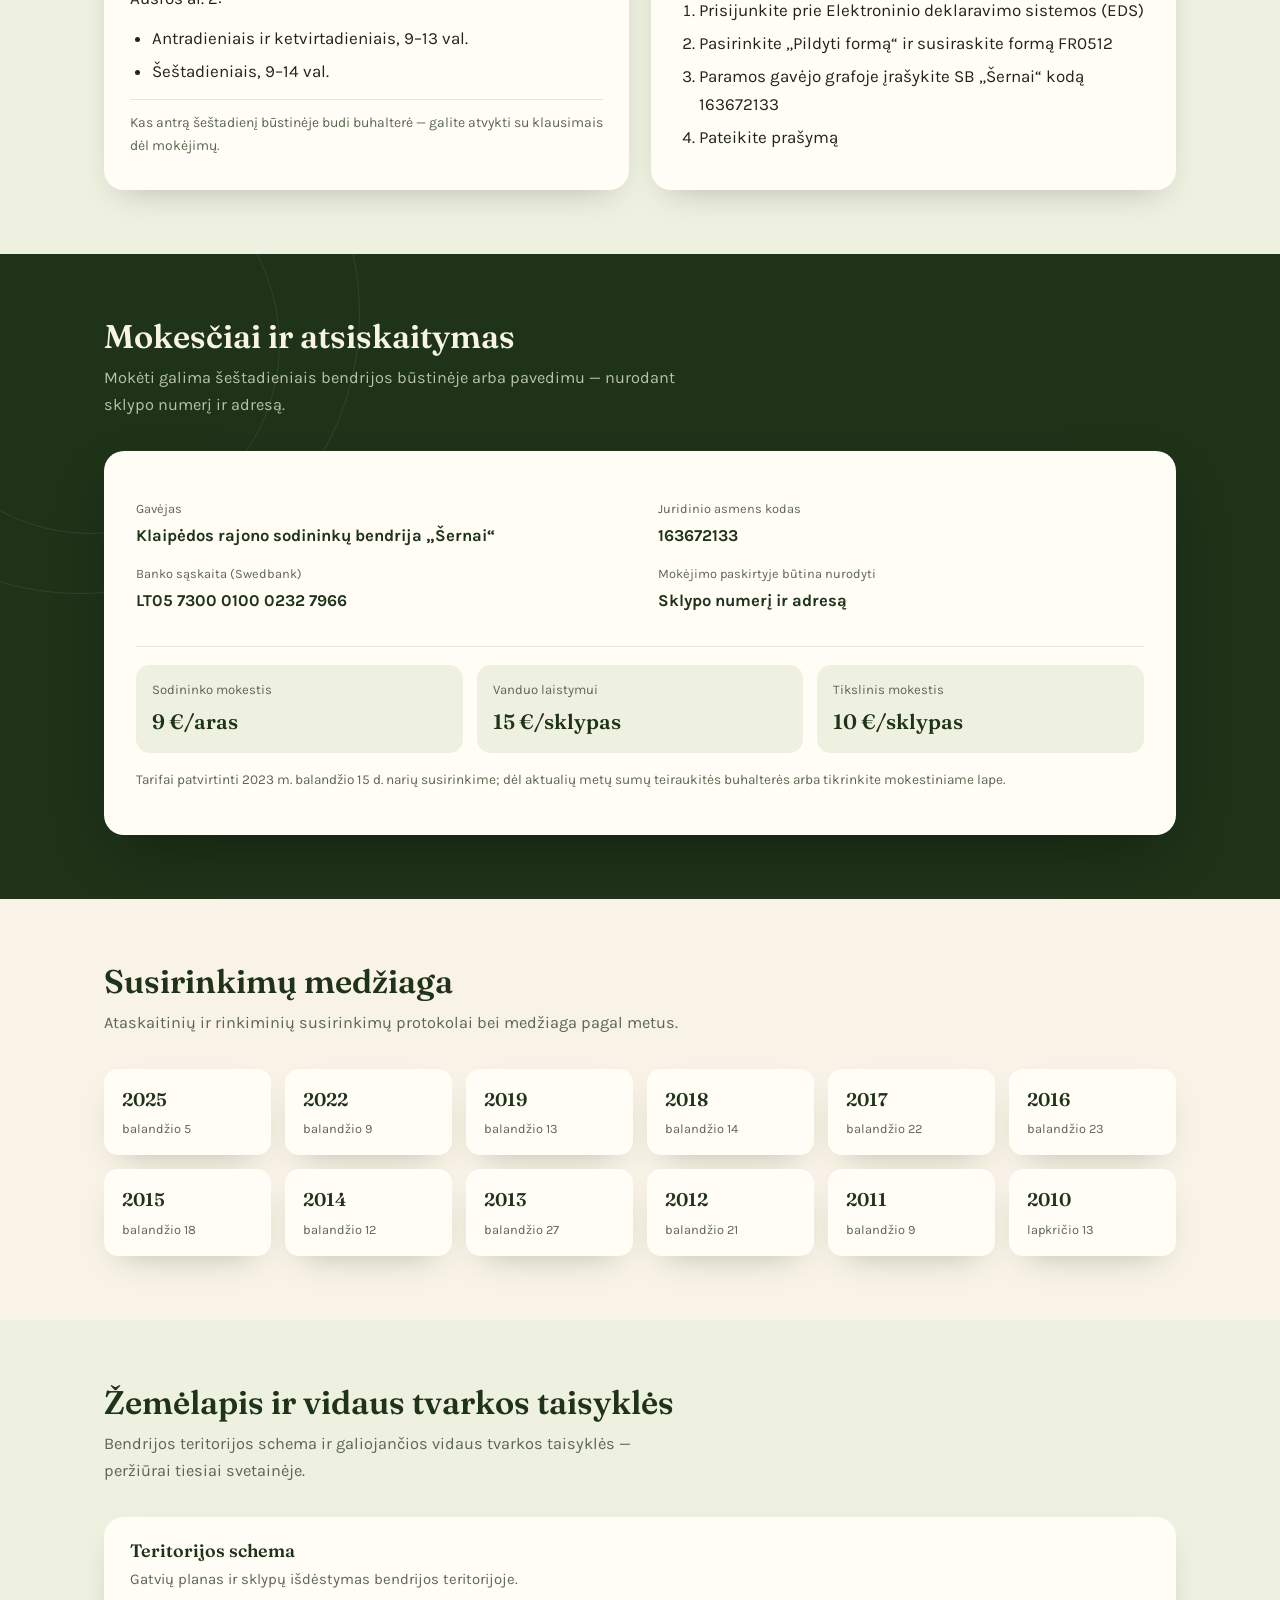
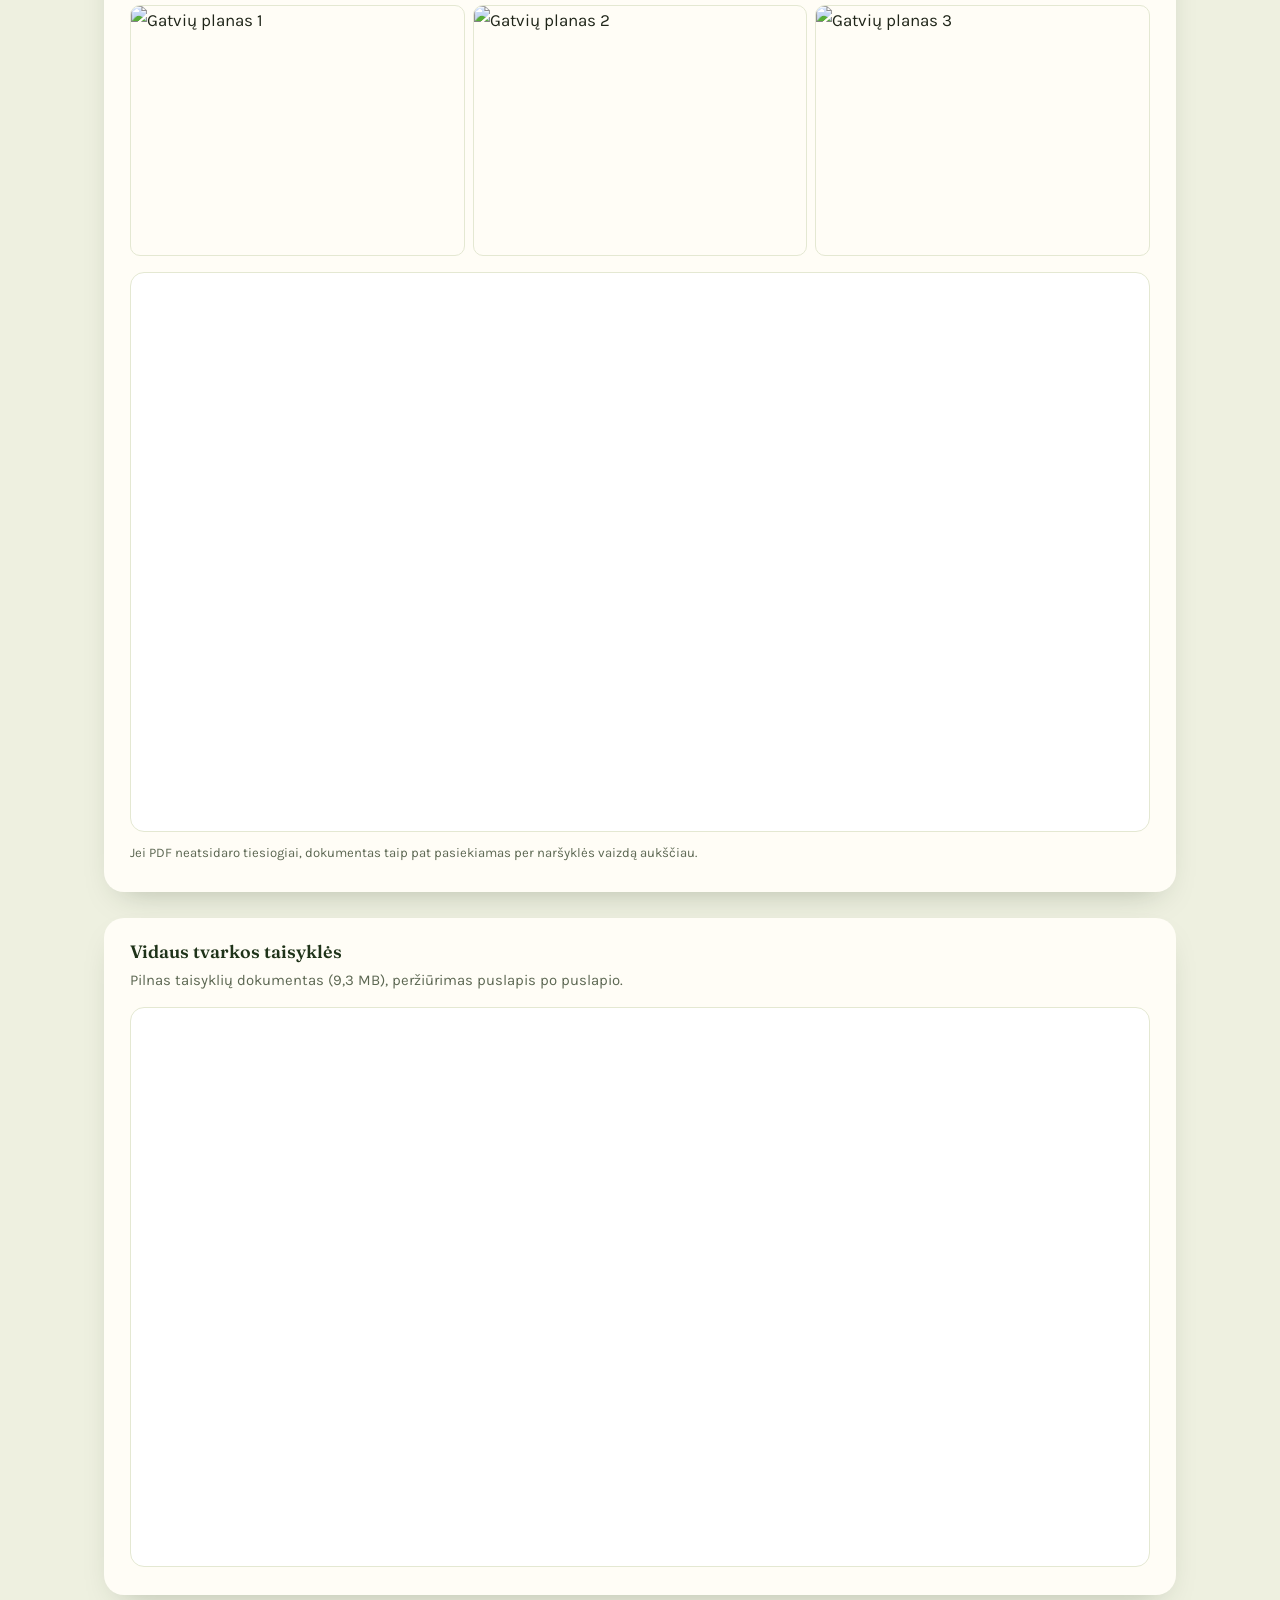
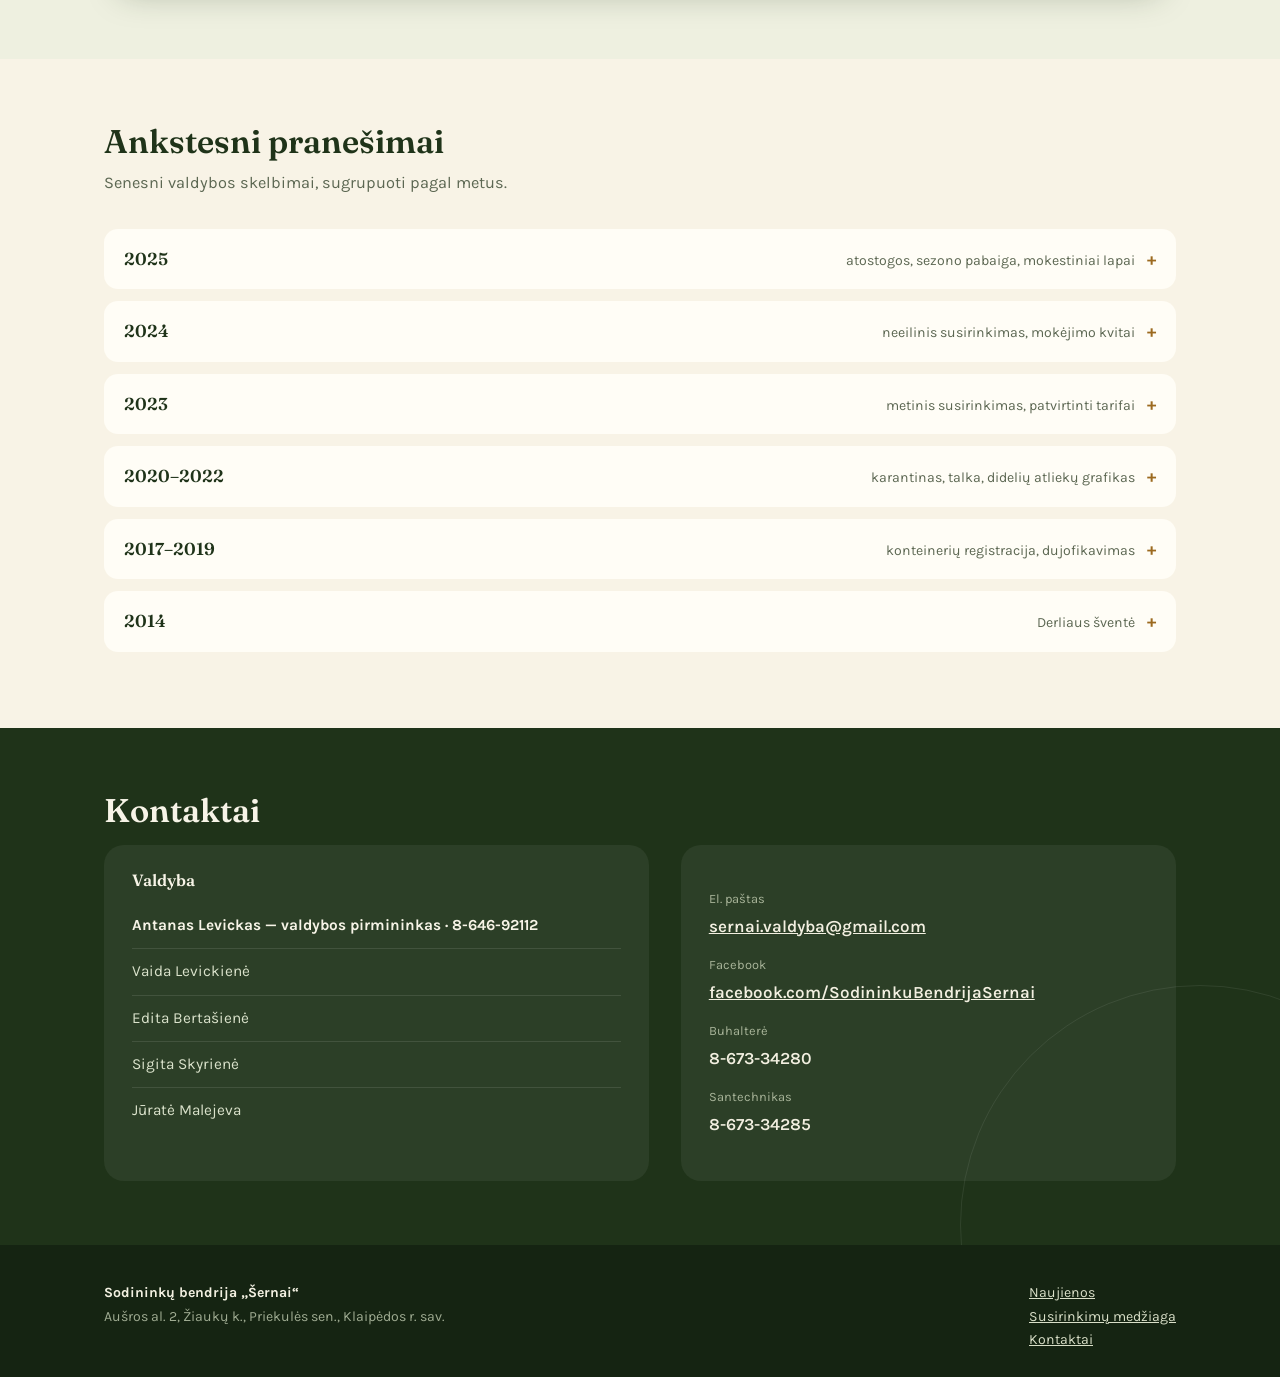
==== commit a0b31ead: "Add files via upload" ====
--- a/index.html
+++ b/index.html
@@ -145,6 +145,43 @@
     color:#fff;
   }
 
+  /* ---------- Naujausia informacija juosta ---------- */
+  .latest-bar{
+    background:var(--amber);
+  }
+  .latest-bar-inner{
+    padding:11px 24px;
+    display:flex;
+    flex-wrap:wrap;
+    align-items:center;
+    gap:10px 16px;
+  }
+  .latest-label{
+    font-size:0.78rem;
+    font-weight:700;
+    color:#4a3208;
+    background:rgba(255,255,255,0.35);
+    padding:3px 11px;
+    border-radius:var(--radius-pill);
+    flex:none;
+  }
+  .latest-link{
+    color:#3a2600;
+    font-weight:600;
+    font-size:0.92rem;
+    text-decoration:none;
+    display:flex;
+    flex-wrap:wrap;
+    align-items:baseline;
+    gap:8px;
+  }
+  .latest-link:hover{text-decoration:underline;}
+  .latest-date{
+    font-weight:400;
+    font-size:0.82rem;
+    color:#5c3f0c;
+  }
+
   /* ---------- Bands ---------- */
   .band{padding:64px 0;}
   .band--cream{background:var(--cream);}
@@ -288,6 +325,24 @@
     margin-top:8px;
     display:block;
   }
+  .img-frame{
+    margin-top:10px;
+    padding:7px;
+    background:#fff;
+    border:1px solid var(--sage-deep);
+    border-radius:var(--radius-md);
+    overflow:hidden;
+  }
+  .img-frame img{
+    width:100%;
+    height:auto;
+    border-radius:8px;
+    display:block;
+    margin:0;
+    cursor:zoom-in;
+    transition:transform .25s ease;
+  }
+  .img-frame:hover img{transform:scale(1.015);}
   .notice .meta{
     font-size:0.87rem;
     color:var(--ink-soft);
@@ -387,7 +442,20 @@
   .doc-card h3{font-size:1.12rem; margin-bottom:6px;}
   .doc-card p{color:var(--ink-soft); font-size:0.93rem; margin:0 0 14px;}
   .doc-card .thumbs{display:flex; gap:8px; margin:0 0 16px;}
-  .doc-card .thumbs img{width:33%; height:96px; object-fit:cover; border-radius:8px;}
+  .doc-card .thumbs img{
+    width:33%;
+    aspect-ratio:4/3;
+    height:auto;
+    object-fit:cover;
+    border-radius:10px;
+    border:1px solid var(--sage-deep);
+    cursor:zoom-in;
+    transition:transform .2s ease, box-shadow .2s ease;
+  }
+  .doc-card .thumbs img:hover{
+    transform:scale(1.035);
+    box-shadow:var(--shadow);
+  }
   .pdf-frame{
     width:100%;
     height:560px;
@@ -579,6 +647,38 @@
     font-size:0.9rem;
   }
   .admin-list .you-tag{font-size:0.72rem; color:var(--moss); font-weight:700;}
+
+  /* ---------- Nuotraukų padidinimas (lightbox) ---------- */
+  .lightbox-overlay{
+    position:fixed; inset:0;
+    background:rgba(10,14,8,0.85);
+    display:none;
+    align-items:center; justify-content:center;
+    padding:30px;
+    z-index:100;
+  }
+  .lightbox-overlay.open{display:flex;}
+  .lightbox-overlay img{
+    max-width:92vw;
+    max-height:88vh;
+    border-radius:var(--radius-md);
+    box-shadow:0 30px 80px -20px rgba(0,0,0,0.6);
+    display:block;
+  }
+  .lightbox-close{
+    position:fixed;
+    top:18px; right:22px;
+    width:44px; height:44px;
+    border-radius:50%;
+    background:rgba(255,255,255,0.14);
+    color:#fff;
+    border:none;
+    font-size:1.5rem;
+    line-height:1;
+    cursor:pointer;
+    display:flex; align-items:center; justify-content:center;
+  }
+  .lightbox-close:hover{background:rgba(255,255,255,0.24);}
 </style>
 </head>
 <body>
@@ -608,6 +708,16 @@
   </nav>
 </header>
 
+<div class="latest-bar" id="latestBar">
+  <div class="wrap latest-bar-inner">
+    <span class="latest-label">Naujausia informacija</span>
+    <a href="#pranesimai" class="latest-link" id="latestLink">
+      <span id="latestLinkTitle">Šaukiamas ataskaitinis narių susirinkimas</span>
+      <span class="latest-date" id="latestLinkDate">2026-04-11</span>
+    </a>
+  </div>
+</div>
+
 <main>
 
   <section id="pradzia" class="hero">
@@ -659,7 +769,9 @@
           <span class="date-tag">2026 m.</span>
           <h3>Komunalinių atliekų išvežimo grafikas</h3>
           <p>Šių metų išvežimo datos ir dienos pateiktos oficialiame grafike:</p>
-          <img src="https://sbsernai.weebly.com/uploads/3/7/1/5/3715819/editor/grafikas.jpg?1768632303" alt="2026 m. komunalinių atliekų išvežimo grafikas" loading="lazy">
+          <div class="img-frame">
+            <img class="zoomable" src="https://sbsernai.weebly.com/uploads/3/7/1/5/3715819/editor/grafikas.jpg?1768632303" alt="2026 m. komunalinių atliekų išvežimo grafikas" loading="lazy">
+          </div>
         </article>
 
         <article class="notice">
@@ -764,9 +876,9 @@
           <h3>Teritorijos schema</h3>
           <p>Gatvių planas ir sklypų išdėstymas bendrijos teritorijoje.</p>
           <div class="thumbs">
-            <img src="https://sbsernai.weebly.com/uploads/3/7/1/5/3715819/scan0019.jpg" alt="Gatvių planas 1" loading="lazy">
-            <img src="https://sbsernai.weebly.com/uploads/3/7/1/5/3715819/scan0020.jpg" alt="Gatvių planas 2" loading="lazy">
-            <img src="https://sbsernai.weebly.com/uploads/3/7/1/5/3715819/scan0022.jpg" alt="Gatvių planas 3" loading="lazy">
+            <img class="zoomable" src="https://sbsernai.weebly.com/uploads/3/7/1/5/3715819/scan0019.jpg" alt="Gatvių planas 1" loading="lazy">
+            <img class="zoomable" src="https://sbsernai.weebly.com/uploads/3/7/1/5/3715819/scan0020.jpg" alt="Gatvių planas 2" loading="lazy">
+            <img class="zoomable" src="https://sbsernai.weebly.com/uploads/3/7/1/5/3715819/scan0022.jpg" alt="Gatvių planas 3" loading="lazy">
           </div>
           <iframe class="pdf-frame" src="https://sbsernai.weebly.com/uploads/3/7/1/5/3715819/teritorijos_schema.pdf" title="Teritorijos schema PDF" loading="lazy"></iframe>
           <span class="doc-hint">Jei PDF neatsidaro tiesiogiai, dokumentas taip pat pasiekiamas per naršyklės vaizdą aukščiau.</span>
@@ -901,12 +1013,38 @@
       <a href="#kontaktai">Kontaktai</a>
     </div>
   </div>
-  <p class="disclaimer">
-    Tai — neoficialus SB „Šernai“ svetainės (sbsernai.weebly.com) dizaino atnaujinimo pavyzdys, parengtas pagal viešai skelbtą svetainės turinį. Dalis pranešimų datuoti praeityje, todėl aktualiausią informaciją visada tikrinkite <a href="https://sbsernai.weebly.com/">oficialioje svetainėje</a> arba paskambinę valdybai.
-  </p>
 </footer>
 
-<a class="admin-fab" href="admin/" title="Turinio valdymas (Decap CMS)" aria-label="Turinio valdymas">
+<div class="lightbox-overlay" id="lightbox">
+  <button class="lightbox-close" id="lightboxClose" aria-label="Uždaryti">&times;</button>
+  <img id="lightboxImg" src="" alt="">
+</div>
+
+<script>
+(function(){
+  var overlay = document.getElementById('lightbox');
+  var img = document.getElementById('lightboxImg');
+  var closeBtn = document.getElementById('lightboxClose');
+  function openLightbox(src, alt){
+    img.src = src;
+    img.alt = alt || '';
+    overlay.classList.add('open');
+  }
+  function closeLightbox(){
+    overlay.classList.remove('open');
+    img.src = '';
+  }
+  document.addEventListener('click', function(e){
+    var t = e.target.closest ? e.target.closest('.zoomable') : null;
+    if(t){ openLightbox(t.src, t.alt); }
+  });
+  closeBtn.addEventListener('click', closeLightbox);
+  overlay.addEventListener('click', function(e){ if(e.target === overlay) closeLightbox(); });
+  document.addEventListener('keydown', function(e){ if(e.key === 'Escape') closeLightbox(); });
+})();
+</script>
+
+<a class="admin-fab" href="admin/" title="Turinio valdymas" aria-label="Turinio valdymas">
   <svg width="22" height="22" viewBox="0 0 24 24" fill="none" xmlns="http://www.w3.org/2000/svg" aria-hidden="true">
     <rect x="5" y="11" width="14" height="9" rx="2" stroke="currentColor" stroke-width="1.8"/>
     <path d="M8 11V8a4 4 0 0 1 8 0v3" stroke="currentColor" stroke-width="1.8" stroke-linecap="round"/>
@@ -954,6 +1092,12 @@
     }
 
     if(Array.isArray(data.notices) && grid){
+      if(data.notices[0]){
+        var lt = document.getElementById('latestLinkTitle');
+        var ld = document.getElementById('latestLinkDate');
+        if(lt) lt.textContent = data.notices[0].title || '';
+        if(ld) ld.textContent = data.notices[0].date || '';
+      }
       grid.innerHTML = data.notices.map(function(n){
         var html = '<article class="notice">';
         html += '<span class="tag tag--' + esc(n.tag_style || 'forest') + '">' + esc(n.tag_label) + '</span>';
@@ -966,7 +1110,7 @@
             return '<li>' + esc(typeof li === 'string' ? li : li.item) + '</li>';
           }).join('') + '</' + tag + '>';
         }
-        if(n.image) html += '<img src="' + esc(n.image) + '" alt="' + esc(n.title) + '" loading="lazy">';
+        if(n.image) html += '<div class="img-frame"><img class="zoomable" src="' + esc(n.image) + '" alt="' + esc(n.title) + '" loading="lazy"></div>';
         if(n.meta) html += '<p class="meta">' + esc(n.meta) + '</p>';
         html += '</article>';
         return html;
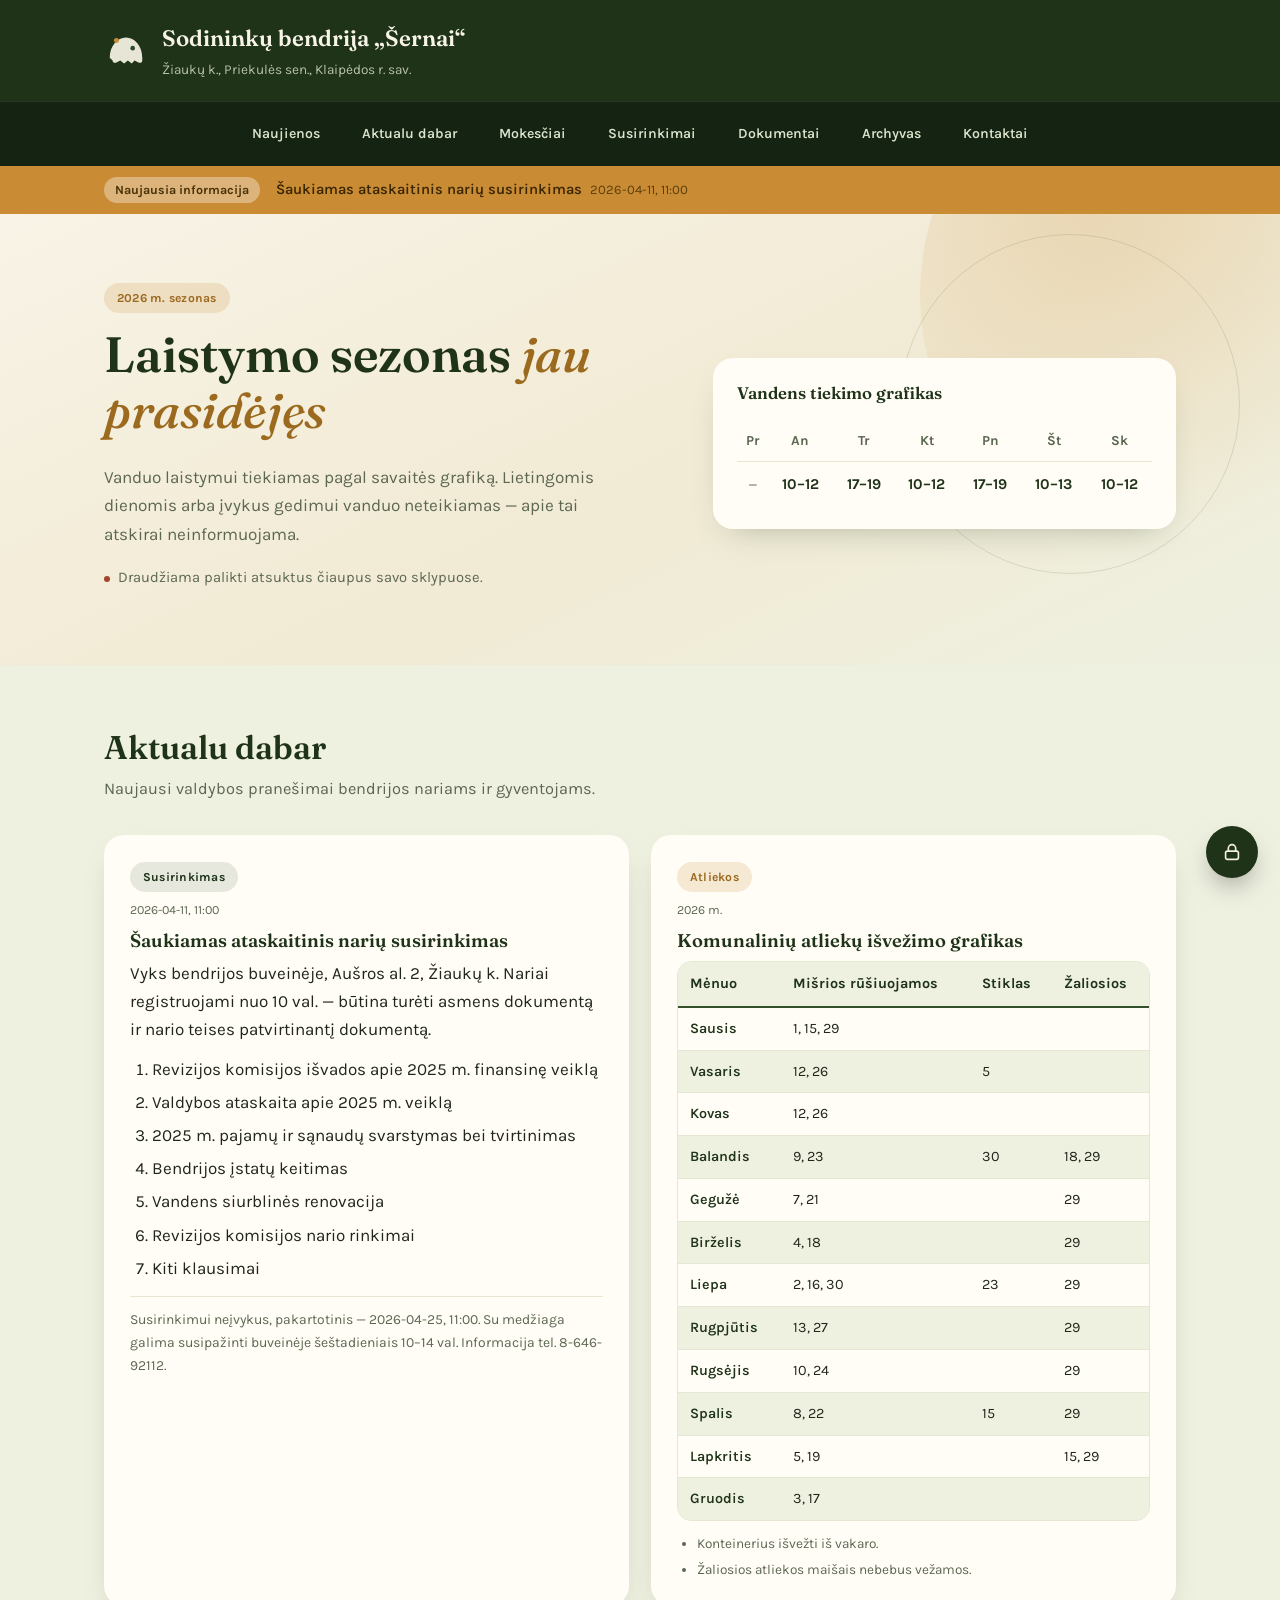
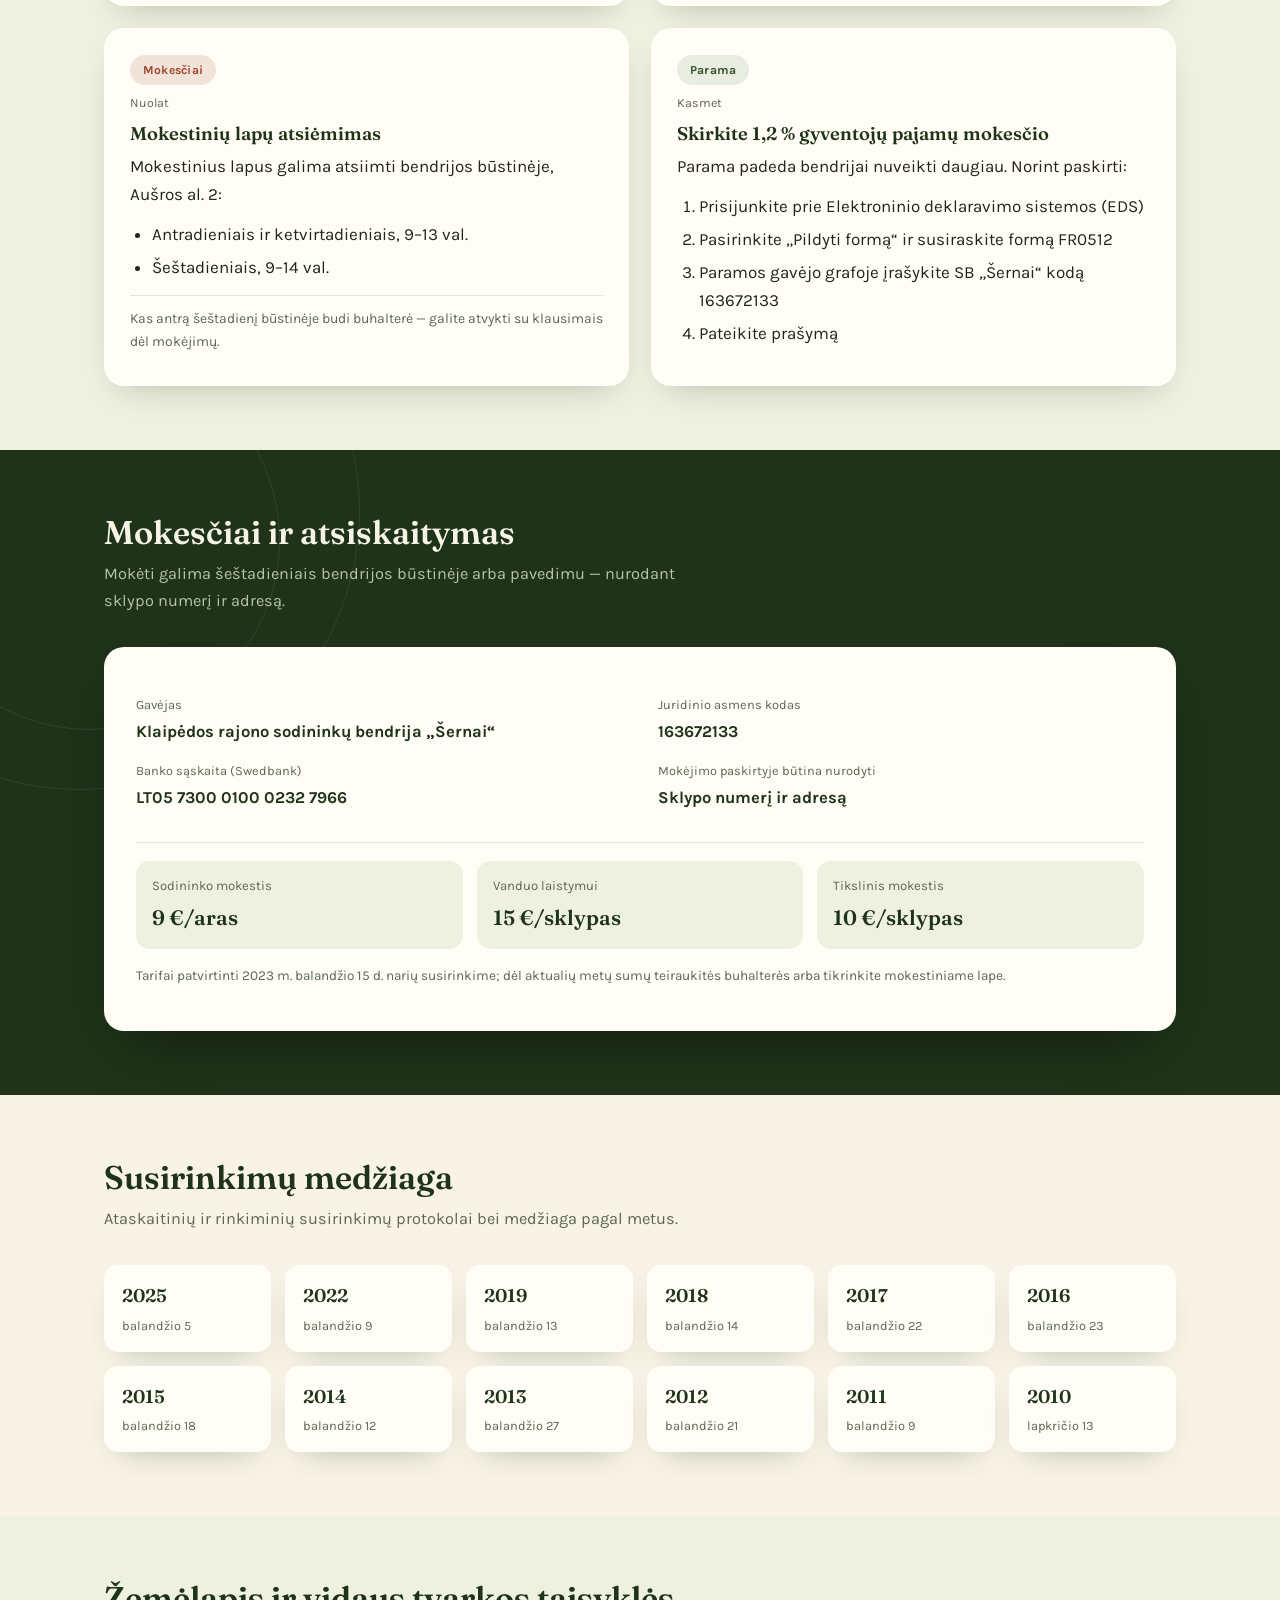
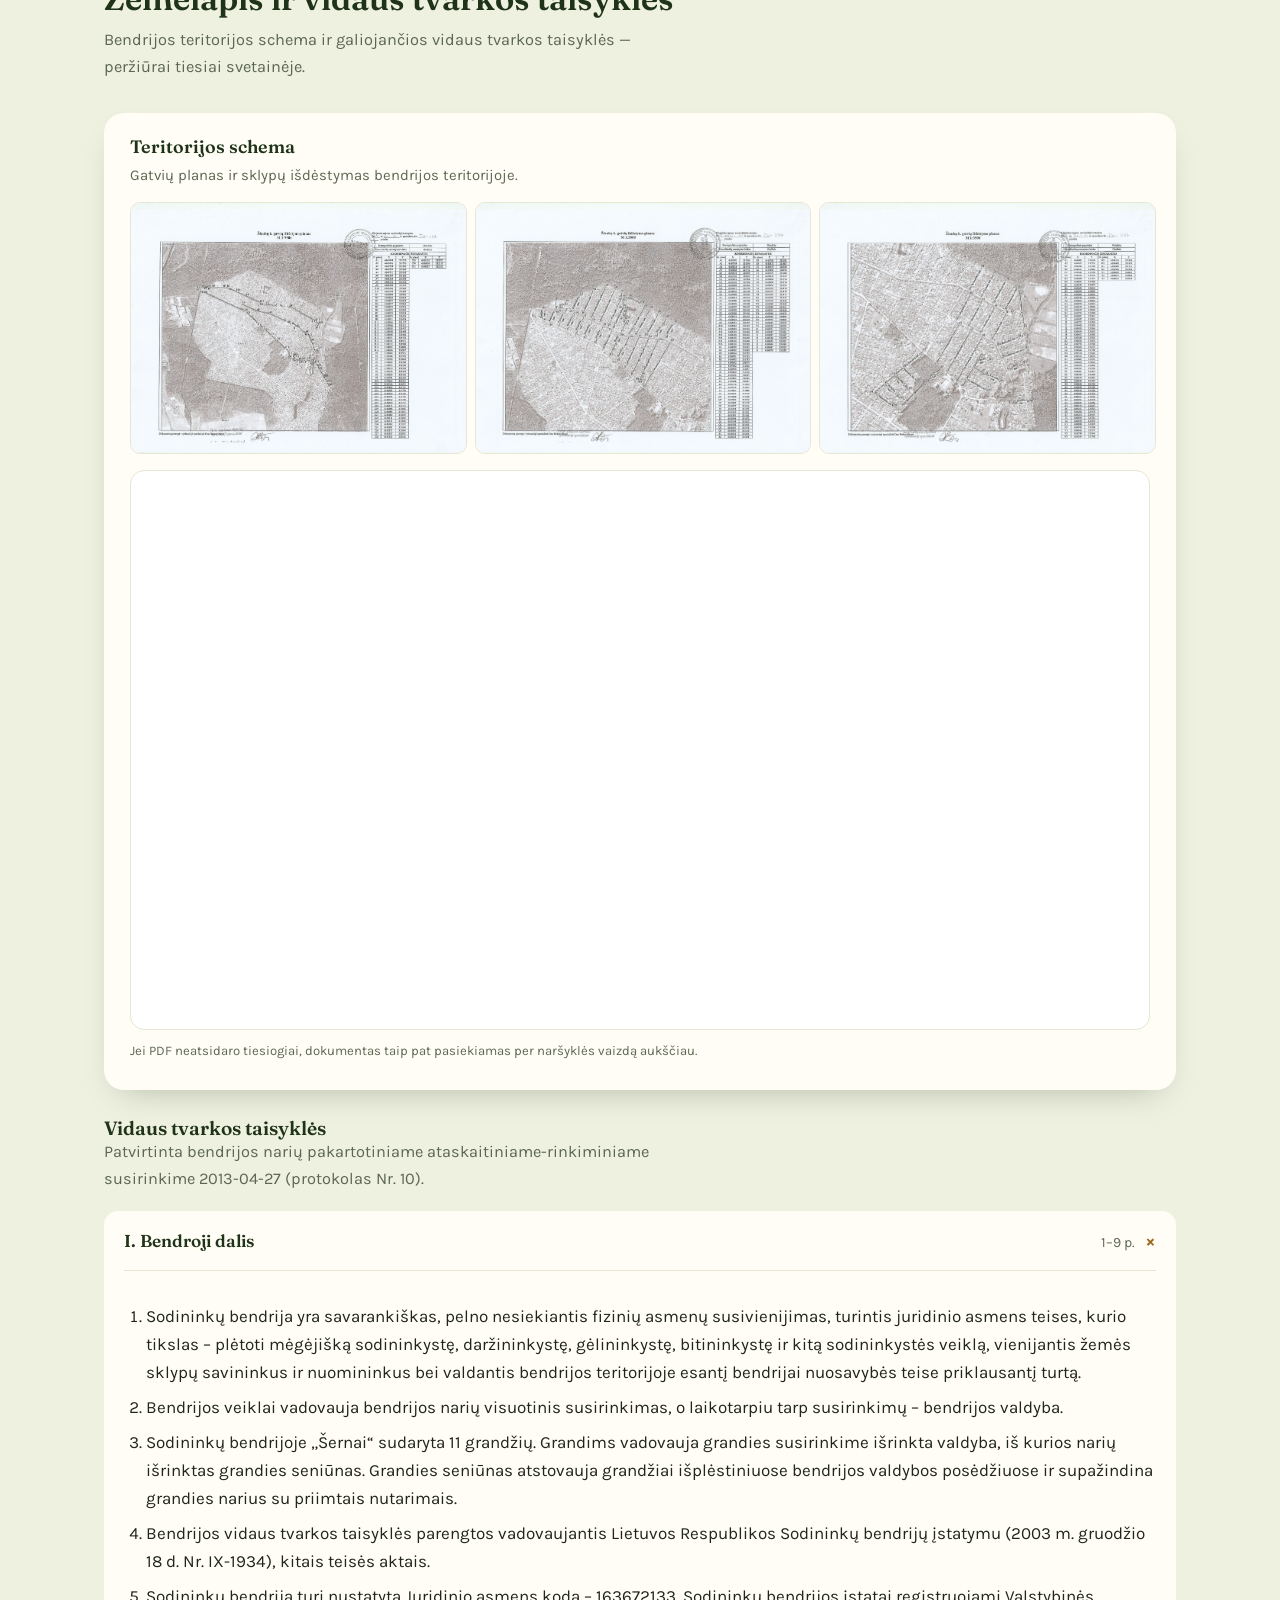
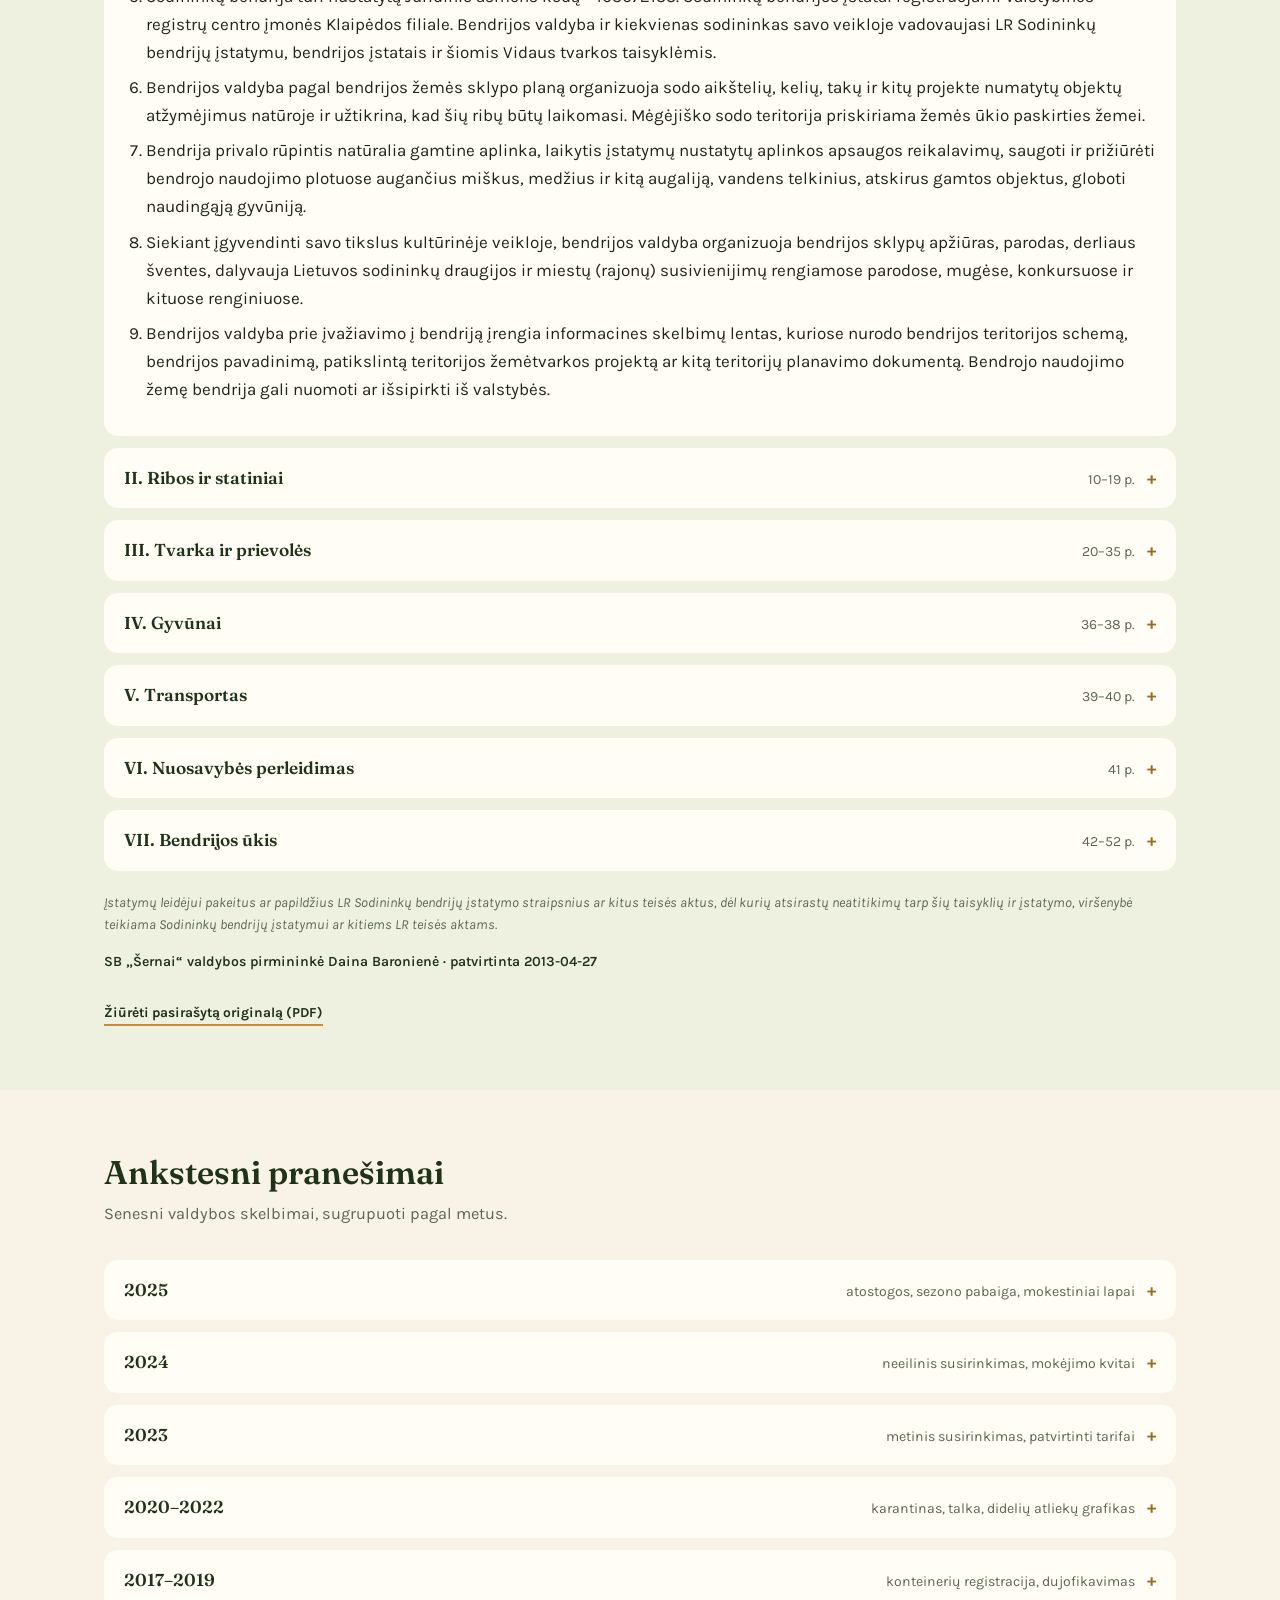
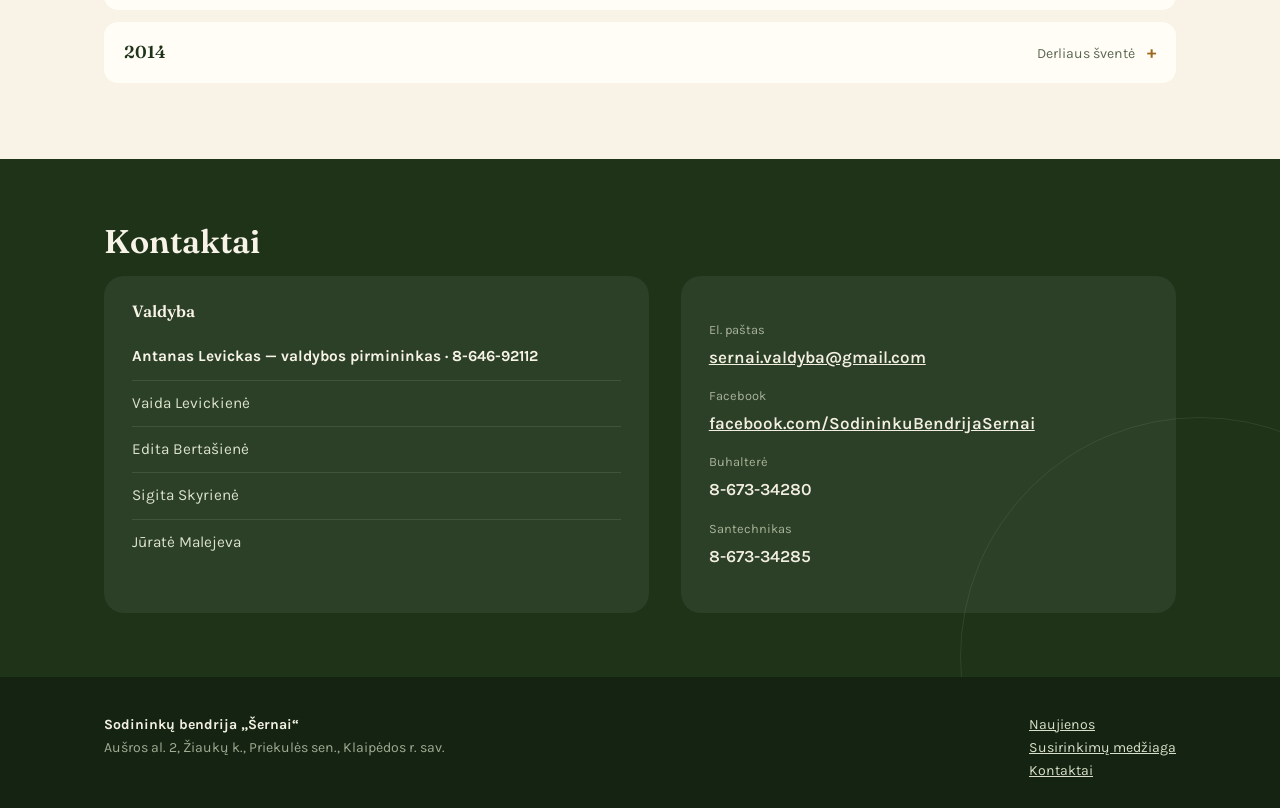
==== commit 94948eb7: "Add files via upload" ====
--- a/index.html
+++ b/index.html
@@ -343,6 +343,41 @@
     transition:transform .25s ease;
   }
   .img-frame:hover img{transform:scale(1.015);}
+
+  .waste-table-wrap{
+    margin-top:10px;
+    overflow-x:auto;
+    border:1px solid var(--sage-deep);
+    border-radius:var(--radius-md);
+  }
+  table.waste-table{
+    width:100%;
+    border-collapse:collapse;
+    font-size:0.9rem;
+  }
+  table.waste-table thead th{
+    text-align:left;
+    padding:10px 12px;
+    color:var(--forest-dark);
+    font-weight:700;
+    border-bottom:2px solid var(--forest);
+    background:var(--sage);
+    white-space:nowrap;
+  }
+  table.waste-table td{
+    padding:9px 12px;
+    border-bottom:1px solid var(--sage-deep);
+  }
+  table.waste-table td.month{font-weight:600; color:var(--forest-dark); white-space:nowrap;}
+  table.waste-table tbody tr:nth-child(even){background:var(--sage);}
+  table.waste-table tbody tr:last-child td{border-bottom:none;}
+  ul.table-note{
+    margin:12px 0 0;
+    padding-left:20px;
+    font-size:0.85rem;
+    color:var(--ink-soft);
+  }
+  ul.table-note li{margin-bottom:3px;}
   .notice .meta{
     font-size:0.87rem;
     color:var(--ink-soft);
@@ -473,6 +508,38 @@
     font-size:0.82rem;
     color:var(--ink-soft);
     margin-top:10px;
+  }
+
+  .rules-block{margin-top:28px;}
+  .rules-block h3{font-size:1.2rem; margin-bottom:6px;}
+  .rules-block .entry-body ol{padding-left:22px;}
+  .rules-block .entry-body > ol > li{margin-bottom:12px;}
+  ol.sub-list{
+    margin:8px 0 0;
+    padding-left:20px;
+    list-style-type:lower-alpha;
+  }
+  ol.sub-list li{margin-bottom:6px; font-size:0.96rem; color:var(--ink-soft);}
+  .rules-footer{
+    margin-top:20px;
+    font-size:0.86rem;
+    color:var(--ink-soft);
+    font-style:italic;
+  }
+  .rules-signature{
+    margin-top:10px;
+    font-size:0.88rem;
+    font-weight:600;
+    color:var(--forest-dark);
+  }
+  .doc-link-inline{
+    display:inline-block;
+    margin-top:14px;
+    font-size:0.86rem;
+    font-weight:700;
+    color:var(--forest-dark);
+    border-bottom:2px solid var(--amber);
+    text-decoration:none;
   }
 
   /* ---------- Ankstesni pranešimai (accordion) ---------- */
@@ -768,10 +835,29 @@
           <span class="tag tag--amber">Atliekos</span>
           <span class="date-tag">2026 m.</span>
           <h3>Komunalinių atliekų išvežimo grafikas</h3>
-          <p>Šių metų išvežimo datos ir dienos pateiktos oficialiame grafike:</p>
-          <div class="img-frame">
-            <img class="zoomable" src="https://sbsernai.weebly.com/uploads/3/7/1/5/3715819/editor/grafikas.jpg?1768632303" alt="2026 m. komunalinių atliekų išvežimo grafikas" loading="lazy">
+          <div class="waste-table-wrap">
+            <table class="waste-table">
+              <thead><tr><th>Mėnuo</th><th>Mišrios rūšiuojamos</th><th>Stiklas</th><th>Žaliosios</th></tr></thead>
+              <tbody>
+                <tr><td class="month">Sausis</td><td>1, 15, 29</td><td></td><td></td></tr>
+                <tr><td class="month">Vasaris</td><td>12, 26</td><td>5</td><td></td></tr>
+                <tr><td class="month">Kovas</td><td>12, 26</td><td></td><td></td></tr>
+                <tr><td class="month">Balandis</td><td>9, 23</td><td>30</td><td>18, 29</td></tr>
+                <tr><td class="month">Gegužė</td><td>7, 21</td><td></td><td>29</td></tr>
+                <tr><td class="month">Birželis</td><td>4, 18</td><td></td><td>29</td></tr>
+                <tr><td class="month">Liepa</td><td>2, 16, 30</td><td>23</td><td>29</td></tr>
+                <tr><td class="month">Rugpjūtis</td><td>13, 27</td><td></td><td>29</td></tr>
+                <tr><td class="month">Rugsėjis</td><td>10, 24</td><td></td><td>29</td></tr>
+                <tr><td class="month">Spalis</td><td>8, 22</td><td>15</td><td>29</td></tr>
+                <tr><td class="month">Lapkritis</td><td>5, 19</td><td></td><td>15, 29</td></tr>
+                <tr><td class="month">Gruodis</td><td>3, 17</td><td></td><td></td></tr>
+              </tbody>
+            </table>
           </div>
+          <ul class="table-note">
+            <li>Konteinerius išvežti iš vakaro.</li>
+            <li>Žaliosios atliekos maišais nebebus vežamos.</li>
+          </ul>
         </article>
 
         <article class="notice">
@@ -876,19 +962,158 @@
           <h3>Teritorijos schema</h3>
           <p>Gatvių planas ir sklypų išdėstymas bendrijos teritorijoje.</p>
           <div class="thumbs">
-            <img class="zoomable" src="https://sbsernai.weebly.com/uploads/3/7/1/5/3715819/scan0019.jpg" alt="Gatvių planas 1" loading="lazy">
-            <img class="zoomable" src="https://sbsernai.weebly.com/uploads/3/7/1/5/3715819/scan0020.jpg" alt="Gatvių planas 2" loading="lazy">
-            <img class="zoomable" src="https://sbsernai.weebly.com/uploads/3/7/1/5/3715819/scan0022.jpg" alt="Gatvių planas 3" loading="lazy">
+            <img class="zoomable" src="/data/uploads/zemelapis-1.jpg" alt="Žiaukų k. gatvių išdėstymo planas M 1:7500" loading="lazy">
+            <img class="zoomable" src="/data/uploads/zemelapis-2.jpg" alt="Žiaukų k. gatvių išdėstymo planas M 1:5000" loading="lazy">
+            <img class="zoomable" src="/data/uploads/zemelapis-3.jpg" alt="Žiaukų k. gatvių išdėstymo planas M 1:3500" loading="lazy">
           </div>
-          <iframe class="pdf-frame" src="https://sbsernai.weebly.com/uploads/3/7/1/5/3715819/teritorijos_schema.pdf" title="Teritorijos schema PDF" loading="lazy"></iframe>
+          <iframe class="pdf-frame" src="/documents/teritorijos-schema.pdf" title="Teritorijos schema PDF" loading="lazy"></iframe>
           <span class="doc-hint">Jei PDF neatsidaro tiesiogiai, dokumentas taip pat pasiekiamas per naršyklės vaizdą aukščiau.</span>
         </div>
-
-        <div class="doc-card">
-          <h3>Vidaus tvarkos taisyklės</h3>
-          <p>Pilnas taisyklių dokumentas (9,3 MB), peržiūrimas puslapis po puslapio.</p>
-          <iframe class="pdf-frame" src="https://sbsernai.weebly.com/uploads/3/7/1/5/3715819/vidaus_tvarkos_taisykls.pdf" title="Vidaus tvarkos taisyklės PDF" loading="lazy"></iframe>
-        </div>
+      </div>
+
+      <div class="rules-block">
+        <h3>Vidaus tvarkos taisyklės</h3>
+        <p class="section-lede" style="margin-bottom:18px;">Patvirtinta bendrijos narių pakartotiniame ataskaitiniame-rinkiminiame susirinkime 2013-04-27 (protokolas Nr. 10).</p>
+
+        <details class="year-entry" open>
+          <summary><span>I. Bendroji dalis</span><span class="teaser">1–9 p.</span><span class="plus">+</span></summary>
+          <div class="entry-body">
+            <ol>
+              <li>Sodininkų bendrija yra savarankiškas, pelno nesiekiantis fizinių asmenų susivienijimas, turintis juridinio asmens teises, kurio tikslas – plėtoti mėgėjišką sodininkystę, daržininkystę, gėlininkystę, bitininkystę ir kitą sodininkystės veiklą, vienijantis žemės sklypų savininkus ir nuomininkus bei valdantis bendrijos teritorijoje esantį bendrijai nuosavybės teise priklausantį turtą.</li>
+              <li>Bendrijos veiklai vadovauja bendrijos narių visuotinis susirinkimas, o laikotarpiu tarp susirinkimų – bendrijos valdyba.</li>
+              <li>Sodininkų bendrijoje „Šernai“ sudaryta 11 grandžių. Grandims vadovauja grandies susirinkime išrinkta valdyba, iš kurios narių išrinktas grandies seniūnas. Grandies seniūnas atstovauja grandžiai išplėstiniuose bendrijos valdybos posėdžiuose ir supažindina grandies narius su priimtais nutarimais.</li>
+              <li>Bendrijos vidaus tvarkos taisyklės parengtos vadovaujantis Lietuvos Respublikos Sodininkų bendrijų įstatymu (2003 m. gruodžio 18 d. Nr. IX-1934), kitais teisės aktais.</li>
+              <li>Sodininkų bendrija turi nustatytą Juridinio asmens kodą – 163672133. Sodininkų bendrijos įstatai registruojami Valstybinės registrų centro įmonės Klaipėdos filiale. Bendrijos valdyba ir kiekvienas sodininkas savo veikloje vadovaujasi LR Sodininkų bendrijų įstatymu, bendrijos įstatais ir šiomis Vidaus tvarkos taisyklėmis.</li>
+              <li>Bendrijos valdyba pagal bendrijos žemės sklypo planą organizuoja sodo aikštelių, kelių, takų ir kitų projekte numatytų objektų atžymėjimus natūroje ir užtikrina, kad šių ribų būtų laikomasi. Mėgėjiško sodo teritorija priskiriama žemės ūkio paskirties žemei.</li>
+              <li>Bendrija privalo rūpintis natūralia gamtine aplinka, laikytis įstatymų nustatytų aplinkos apsaugos reikalavimų, saugoti ir prižiūrėti bendrojo naudojimo plotuose augančius miškus, medžius ir kitą augaliją, vandens telkinius, atskirus gamtos objektus, globoti naudingąją gyvūniją.</li>
+              <li>Siekiant įgyvendinti savo tikslus kultūrinėje veikloje, bendrijos valdyba organizuoja bendrijos sklypų apžiūras, parodas, derliaus šventes, dalyvauja Lietuvos sodininkų draugijos ir miestų (rajonų) susivienijimų rengiamose parodose, mugėse, konkursuose ir kituose renginiuose.</li>
+              <li>Bendrijos valdyba prie įvažiavimo į bendriją įrengia informacines skelbimų lentas, kuriose nurodo bendrijos teritorijos schemą, bendrijos pavadinimą, patikslintą teritorijos žemėtvarkos projektą ar kitą teritorijų planavimo dokumentą. Bendrojo naudojimo žemę bendrija gali nuomoti ar išsipirkti iš valstybės.</li>
+            </ol>
+          </div>
+        </details>
+
+        <details class="year-entry">
+          <summary><span>II. Ribos ir statiniai</span><span class="teaser">10–19 p.</span><span class="plus">+</span></summary>
+          <div class="entry-body">
+            <ol start="10">
+              <li>Kiekvienas sodininkas yra savininkas, išsipirkęs iš valstybės žemės sklypą, kuris yra įteisintas. Ribos tarp sodo kelių ir narių sklypų gali būti pažymimos negiliais grioveliais arba tvorele, žemaūgiais želdiniais. Sodininkas savo sklypą gali apverti dekoratyvine medine, iš vielos tinklo tvora arba karpoma gyvatvore. Svarbu, kad kaimynams nekristų pavėsis.</li>
+              <li>Medžius ir krūmus mėgėjiško sodo teritorijoje sodininkai tvarko ir prižiūri savo nuožiūra. Atskirti sklypą nuo kaimyninio sklypo gyvatvore per šių sklypų ribą galima turint rašytinį kaimyninio sklypo savininko sutikimą, o kai sklypas ribojasi su bendrojo naudojimo teritorija – rašytinį bendrijos valdybos ar pirmininko sutikimą. Sodo sklype medžiai ir krūmai sodinami laikantis šių reikalavimų:
+                <ol class="sub-list">
+                  <li>aukštaūgiai medžiai, aukštesni kaip 3 m, sodinami ne mažesniu kaip 3 m atstumu nuo sklypo ribos; šiaurinėje sklypo dalyje arčiau kaip 5 m nuo kaimyninio sklypo ribos – tik gavus rašytinį kaimyninio sklypo savininko sutikimą;</li>
+                  <li>žemaūgiai medžiai (iki 3 m aukščio) sodinami ne mažesniu kaip 2 m atstumu nuo sklypo ribos;</li>
+                  <li>krūmai sodinami ne mažesniu kaip 1 m atstumu nuo sklypo ribos;</li>
+                  <li>krūmų, dekoratyvinių bei kitų augalų neturi būti arčiau kaip 1 m nuo bendrijos teritorijos ribų tvoros;</li>
+                  <li>mažesniais atstumais sodiniai gali būti sodinami turint rašytinį kaimyninio sklypo savininko sutikimą.</li>
+                </ol>
+              </li>
+              <li>Gyvatvorės krūmai turi būti nuolat karpomi, jų aukštis – ne didesnis kaip 1–1,2 m.</li>
+              <li>Pertvarkyti sodo teritoriją ar jos dalį statant gyvenamąjį namą ar jo priklausinius, rekonstruoti pastatytą sodo namą į gyvenamąjį namą privaloma vadovaujantis LR aplinkos ministerijos 2002-03-19 patvirtintu reglamentu STR 1.07.03:1999.</li>
+              <li>Sodo sklype statiniai statomi laikantis šių reikalavimų:
+                <ol class="sub-list">
+                  <li>pastatai – ne mažesniu kaip 3 m, inžineriniai statiniai (išskyrus tvoras) – ne mažesniu kaip 1 m atstumu nuo sklypo ribos, kad nedarytų žalos kaimyniniam sklypui; mažesniu atstumu – turint rašytinį kaimyno arba valdybos/pirmininko sutikimą;</li>
+                  <li>tvoros tarp sklypų turi atitikti insoliacijos reikalavimus; kitokioms tvoroms – rašytinis kaimyno sutikimas; nuo bendrojo naudojimo teritorijos galima aklina tvora;</li>
+                  <li>tvorą ant sklypo ribos statyti galima turint rašytinį kaimyno arba valdybos/pirmininko sutikimą.</li>
+                </ol>
+              </li>
+              <li>Mėgėjiško sodo sklype Statybos įstatymo tvarka galima statyti ar rekonstruoti vieną vienbutį gyvenamąjį namą (ir priklausinius) arba vieną sodo namą (ir priklausinius), nekeičiant pagrindinės žemės naudojimo paskirties ir nepažeidžiant trečiųjų asmenų interesų.</li>
+              <li>Pastatai gali būti statomi, jei neviršijami šie rodikliai:
+                <ol class="sub-list">
+                  <li>sklypo užstatymo didžiausias tankumas – 30 proc.;</li>
+                  <li>gyvenamojo pastato ar sodo namo didžiausias aukštis – 8,5 m;</li>
+                  <li>priklausinio didžiausias aukštis – 6 m;</li>
+                  <li>nesudėtingo priklausinio didžiausias aukštis – 5 m.</li>
+                </ol>
+              </li>
+              <li>Projektuojant ir statant statinius, būtina išlaikyti šiuos atstumus:
+                <ol class="sub-list">
+                  <li>gyvenamas namas nuo gretimo sklypo ribos – ne arčiau kaip 3 m;</li>
+                  <li>gyvenamas namas nuo gatvės raudonosios linijos – ne arčiau kaip 5 m;</li>
+                  <li>ūkinis pastatas, garažas, šiltnamis – 2 m nuo sklypo ribos;</li>
+                  <li>lauko tualetas (ne ūkiniame pastate) – ne arčiau kaip 4 m nuo sklypo ribos; kiekviename sklype privalo būti nuotekų duobė su biologinėmis kvapų šalinimo priemonėmis.</li>
+                </ol>
+              </li>
+              <li>Sodo sklypai gali būti padalijami ar atskiriamos jų dalys, jeigu galima suprojektuoti ne mažesnius kaip 0,04 ha sklypus.</li>
+              <li>Sodo sklypai mėgėjiškos sodininkystės reikmėms gali būti sujungiami.</li>
+            </ol>
+          </div>
+        </details>
+
+        <details class="year-entry">
+          <summary><span>III. Tvarka ir prievolės</span><span class="teaser">20–35 p.</span><span class="plus">+</span></summary>
+          <div class="entry-body">
+            <ol start="20">
+              <li>Sodo sklypas turi būti tvarkomas laikantis agrotechnikos reikalavimų, racionaliai išnaudojant žemę ir derinant su aplinkos estetika.</li>
+              <li>Kiekviename sklype turi būti palaikoma švara, naikinamos piktžolės, kovojama su augalų ligomis ir kenkėjais. Nedirbamų sklypų šeimininkai, darantys žalą kaimynams, baudžiami įstatymų nustatyta tvarka. Prie bendrijos kelių draudžiama sodinti šaltalankius ir kitus plačiai šaknis skleidžiančius augalus.</li>
+              <li>Draudžiama išravėtas piktžoles ir kitas atliekas mesti ant kelių ar krauti už sodo ribos. Joms – kompostinė ar buitinių atliekų duobė sklypo nuošalesnėje vietoje, ne arčiau kaip 3 m nuo kaimyno ribos.</li>
+              <li>Neorganinės atliekos (plastmasė, stiklas, statybinės atliekos ir kt.) turi būti pastoviai išvežamos.</li>
+              <li>Atvežtas mėšlas, durpės ir kitos trąšos per 2–3 dienas sukompostuojamos arba įterpiamos į dirvą. Fekalines trąšas į sodą vežti draudžiama.</li>
+              <li>Bendrijos valdyba gali pavesti nariams kelių, pakelių, aikščių, tvorų, apsauginių juostų, medžių ir krūmų priežiūrą pagal jiems priskirtus plotus.</li>
+              <li>Šie darbai gali būti atliekami organizuojant talkas; visuotinis susirinkimas gali kasmet nustatyti privalomą talkose išdirbamų valandų skaičių.</li>
+              <li>Nedalyvavęs talkose ir neišdirbęs nustatyto valandų skaičiaus sodininkas privalo sumokėti bendrijai nustatytą sumą.</li>
+              <li>Balandžio–gegužės mėnesiais bendrija organizuoja talkas aplinkos ir priskirtų miško zonų tvarkymui 100 m atstumu; sistemingai gamtą teršiantys sodininkai gali būti baudžiami pasitelkus miškininkus, gamtosaugininkus.</li>
+              <li>Sodininkai privalo laiku mokėti nustatytus nario ir tikslinius mokesčius. Ne nariai atsiskaito pagal bendrijos sąskaitas. Įmokas patvirtinantys dokumentai saugomi 3 metus.</li>
+              <li>Už mokesčių nemokėjimą skaičiuojami delspinigiai, gali būti taikomos kitos poveikio priemonės, viešai skelbiami skolininkų sąrašai.</li>
+              <li>Nuo gegužės 15 d. iki rugsėjo 15 d. poilsio ir švenčių dienomis atliekas deginti draudžiama.</li>
+              <li>Visi nariai turi laikytis bendravimo normų, netrukdyti kaimynams dirbti ir ilsėtis.</li>
+              <li>Sodo ramybės laikas – nuo 23 val. iki 7 val.</li>
+              <li>Sode neleidžiama garsi muzika.</li>
+              <li>Kiekvienas savininkas privalo pažymėti savo sklypą suteiktu adreso numeriu.</li>
+            </ol>
+          </div>
+        </details>
+
+        <details class="year-entry">
+          <summary><span>IV. Gyvūnai</span><span class="teaser">36–38 p.</span><span class="plus">+</span></summary>
+          <div class="entry-body">
+            <ol start="36">
+              <li>Narys turi teisę laikyti paukščius, triušius, nutrijas, bites, ožkas, griežtai laikantis sanitarijos bei veterinarijos taisyklių ir nedarant žalos aplinkai ar kaimynams. Voljerai – ne arčiau kaip 4 m nuo kaimyninio sklypo ribos.</li>
+              <li>Palaidus šunis, vištas, žąsis mėgėjiškuose soduose laikyti draudžiama.</li>
+              <li>Nariai privalo globoti naudingus paukščius, įrengti inkilus, neteršti vandens telkinių, miškų ir žaliųjų plotų, nelaužyti eglišakių, nekirsti medžių bei krūmų, neskinti į Raudonąją knygą įtrauktų augalų. Kiekvieno pareiga – sudrausti gamtos pažeidėjus.</li>
+            </ol>
+          </div>
+        </details>
+
+        <details class="year-entry">
+          <summary><span>V. Transportas</span><span class="teaser">39–40 p.</span><span class="plus">+</span></summary>
+          <div class="entry-body">
+            <ol start="39">
+              <li>Transporto priemonės laikomos sodo sklype arba tam įrengtose aikštelėse. Laikyti jas sodo keliuose griežtai draudžiama.</li>
+              <li>Greitis sodo keliuose neturi viršyti 30 km/h. Sugadintus kelius ir įrenginius taiso kaltininkas. Kelio ženklus ir stovėjimo vietas parenka bendrijos valdyba.</li>
+            </ol>
+          </div>
+        </details>
+
+        <details class="year-entry">
+          <summary><span>VI. Nuosavybės perleidimas</span><span class="teaser">41 p.</span><span class="plus">+</span></summary>
+          <div class="entry-body">
+            <ol start="41">
+              <li>Parduodamas, dovanodamas ar kitaip perleisdamas sklypą, narys privalo informuoti valdybą ir sumokėti mokesčius. Prieš perleidimą būtina gauti bendrijos pažymą apie atsiskaitymą už prievoles – ji pateikiama notarui sudarant sandorį.</li>
+            </ol>
+          </div>
+        </details>
+
+        <details class="year-entry">
+          <summary><span>VII. Bendrijos ūkis</span><span class="teaser">42–52 p.</span><span class="plus">+</span></summary>
+          <div class="entry-body">
+            <ol start="42">
+              <li>Bendrojo naudojimo objektus bendrija valdo Civilinio kodekso, Sodininkų bendrijų įstatymo ir kitų įstatymų nustatyta tvarka.</li>
+              <li>Vandens laistymo magistralinius vamzdynus remontuoja ir prižiūri bendrijos valdyba; grandžių teritorijose – grandžių tarybos, seniūnai ir kiekvienas sodininkas. Turi būti laisvas priėjimas prie vamzdynų (po 0,5 m iš abiejų pusių).</li>
+              <li>Pagrindinių kelių (gatvių, alėjų) priežiūra – bendrijos valdybos, mažų gatvelių (takų) – grandžių tarybų, seniūnų ir kiekvieno sodininko rūpestis.</li>
+              <li>Nesilaikantiems įstatų, taisyklių ar susirinkimo/valdybos nutarimų taikomos poveikio priemonės: baudos ir kitos priemonės pagal galiojančius įstatymus.</li>
+              <li>Valdyba atsiskaito nariams susirinkime apie įvykdytus darbus ir panaudotas lėšas.</li>
+              <li>Bendrijos veiklą kontroliuoja Revizijos komisija, kurios įgaliojimų terminą nustato visuotinis susirinkimas.</li>
+              <li>Finansinę veiklą (kiek tai susiję su mokesčiais) kontroliuoja Valstybinė mokesčių inspekcija.</li>
+              <li>Lėšų apskaita ir raštvedyba tvarkoma įstatymų nustatyta tvarka.</li>
+              <li>Ginčai tarp bendrijos ir jos narių sprendžiami teismine tvarka.</li>
+              <li>Siekiant užkirsti kelią nusikalstamumui, bendrija glaudžiai bendradarbiauja su vietos policija.</li>
+              <li>Statyti paslaugas teikiančių įmonių pastatus bendrijos teritorijoje leidžiama tik gavus narių susirinkimo sutikimą. Verslo pastatus statyti draudžiama.</li>
+            </ol>
+          </div>
+        </details>
+
+        <p class="rules-footer">Įstatymų leidėjui pakeitus ar papildžius LR Sodininkų bendrijų įstatymo straipsnius ar kitus teisės aktus, dėl kurių atsirastų neatitikimų tarp šių taisyklių ir įstatymo, viršenybė teikiama Sodininkų bendrijų įstatymui ar kitiems LR teisės aktams.</p>
+        <p class="rules-signature">SB „Šernai“ valdybos pirmininkė Daina Baronienė · patvirtinta 2013-04-27</p>
+        <a class="doc-link-inline" href="/documents/vidaus-tvarkos-taisykles.pdf">Žiūrėti pasirašytą originalą (PDF)</a>
       </div>
     </div>
   </section>
@@ -1111,6 +1336,16 @@
           }).join('') + '</' + tag + '>';
         }
         if(n.image) html += '<div class="img-frame"><img class="zoomable" src="' + esc(n.image) + '" alt="' + esc(n.title) + '" loading="lazy"></div>';
+        if(Array.isArray(n.table_rows) && n.table_rows.length){
+          html += '<div class="waste-table-wrap"><table class="waste-table"><thead><tr><th>Mėnuo</th><th>Mišrios rūšiuojamos</th><th>Stiklas</th><th>Žaliosios</th></tr></thead><tbody>';
+          html += n.table_rows.map(function(r){
+            return '<tr><td class="month">' + esc(r.month) + '</td><td>' + esc(r.mixed) + '</td><td>' + esc(r.glass) + '</td><td>' + esc(r.green) + '</td></tr>';
+          }).join('');
+          html += '</tbody></table></div>';
+          if(Array.isArray(n.table_note) && n.table_note.length){
+            html += '<ul class="table-note">' + n.table_note.map(function(t){ return '<li>' + esc(typeof t === 'string' ? t : t.item) + '</li>'; }).join('') + '</ul>';
+          }
+        }
         if(n.meta) html += '<p class="meta">' + esc(n.meta) + '</p>';
         html += '</article>';
         return html;
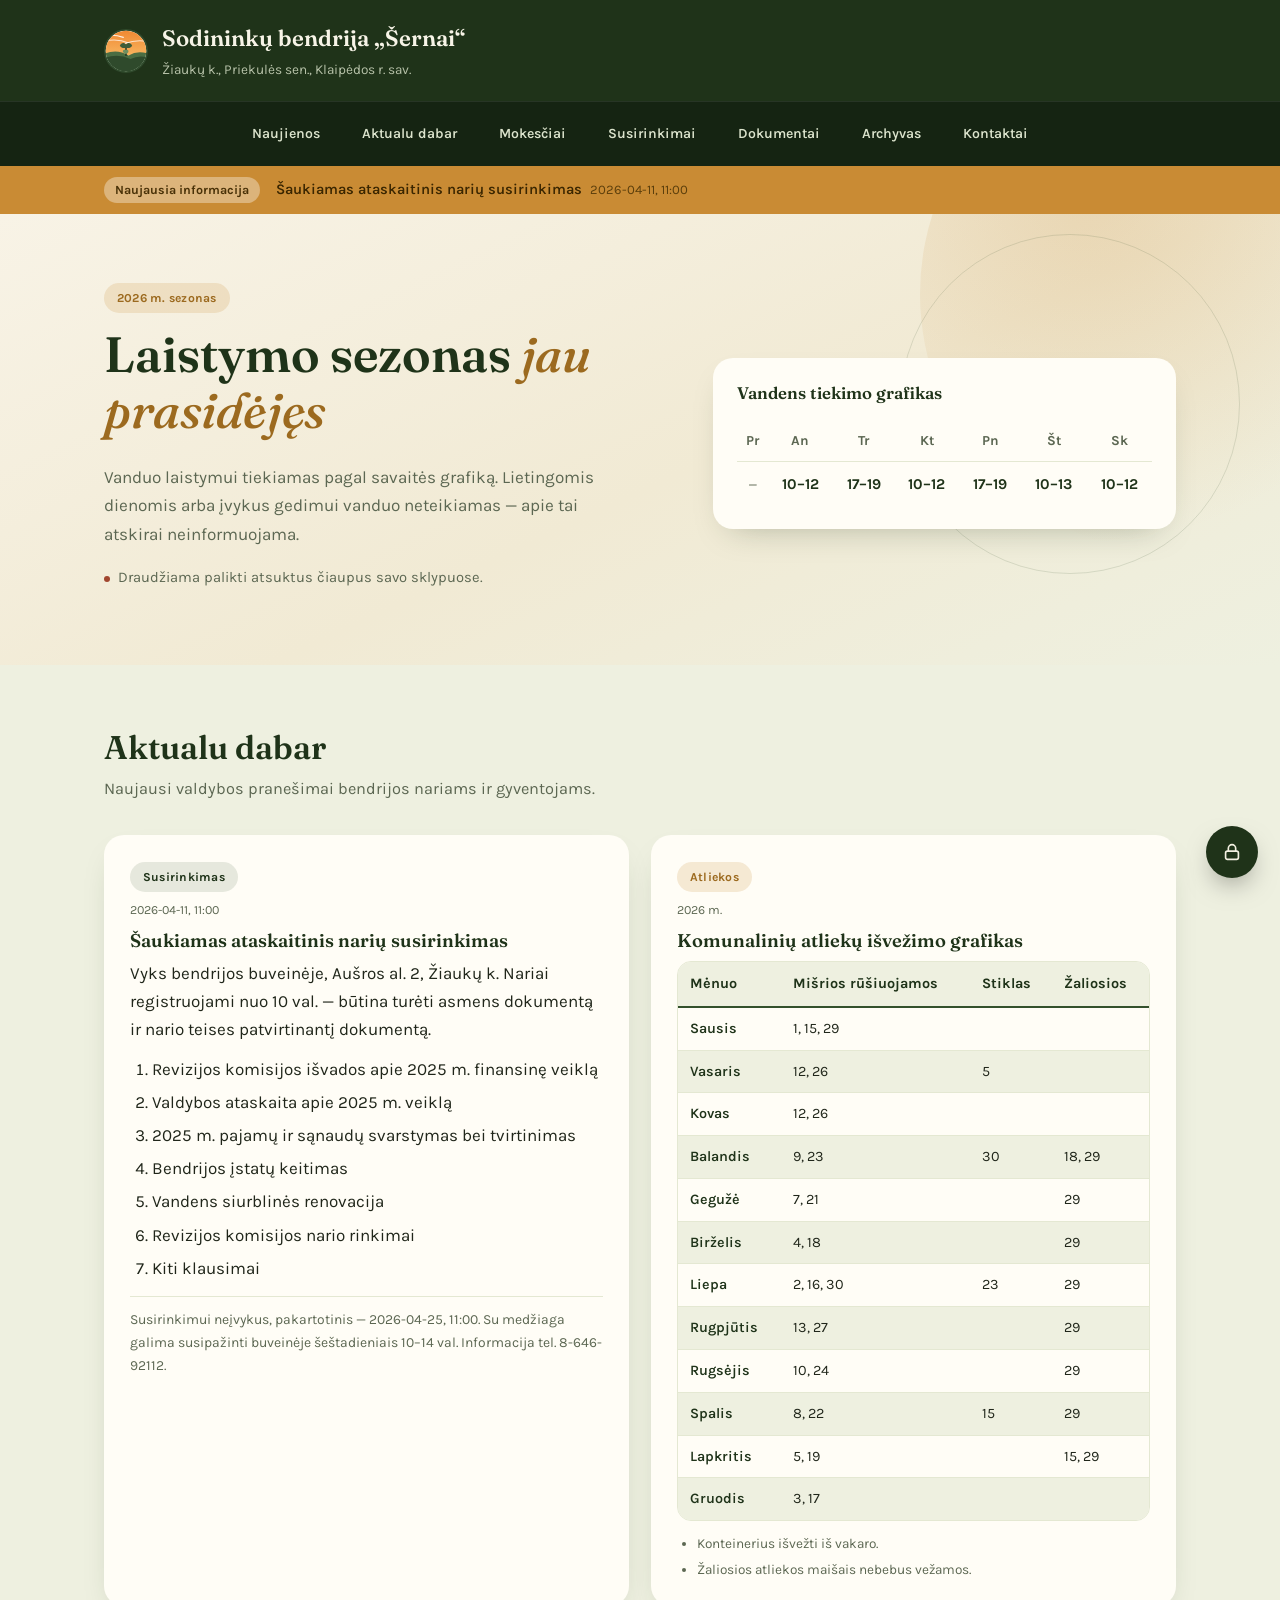
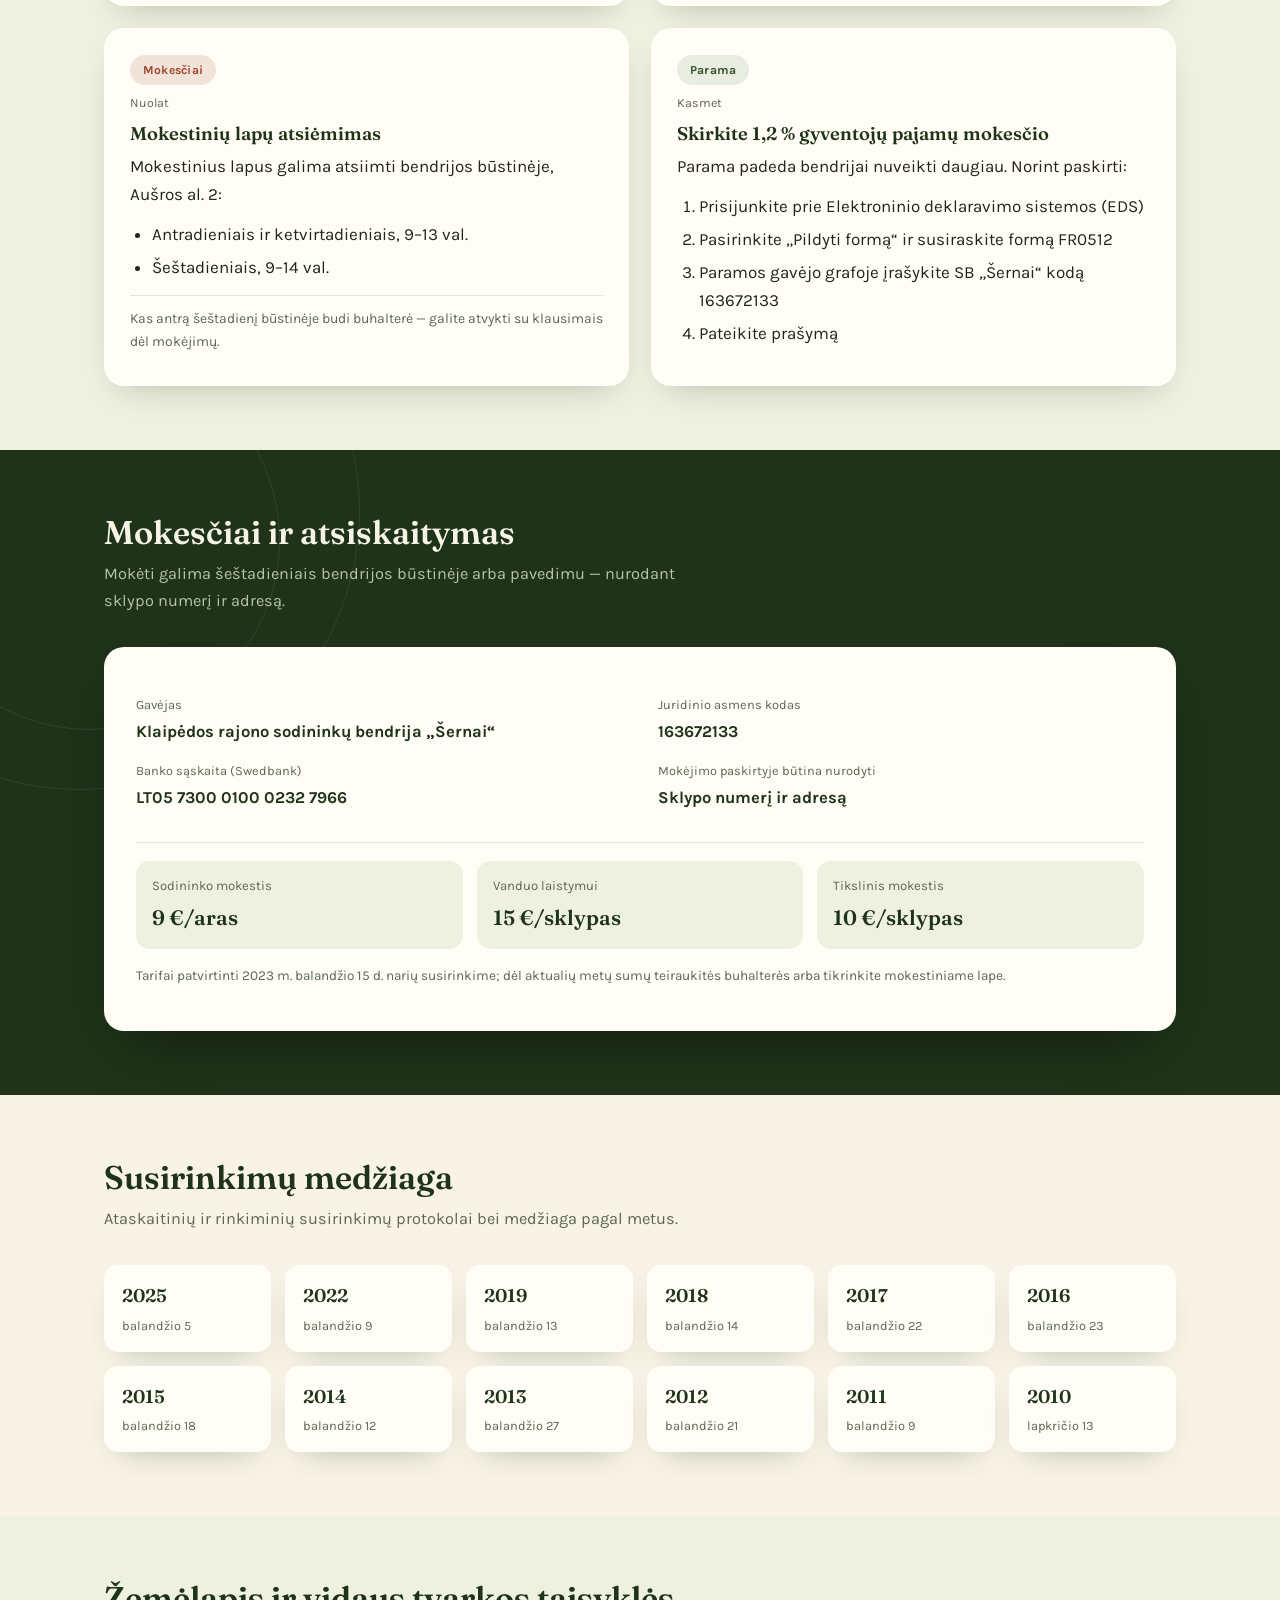
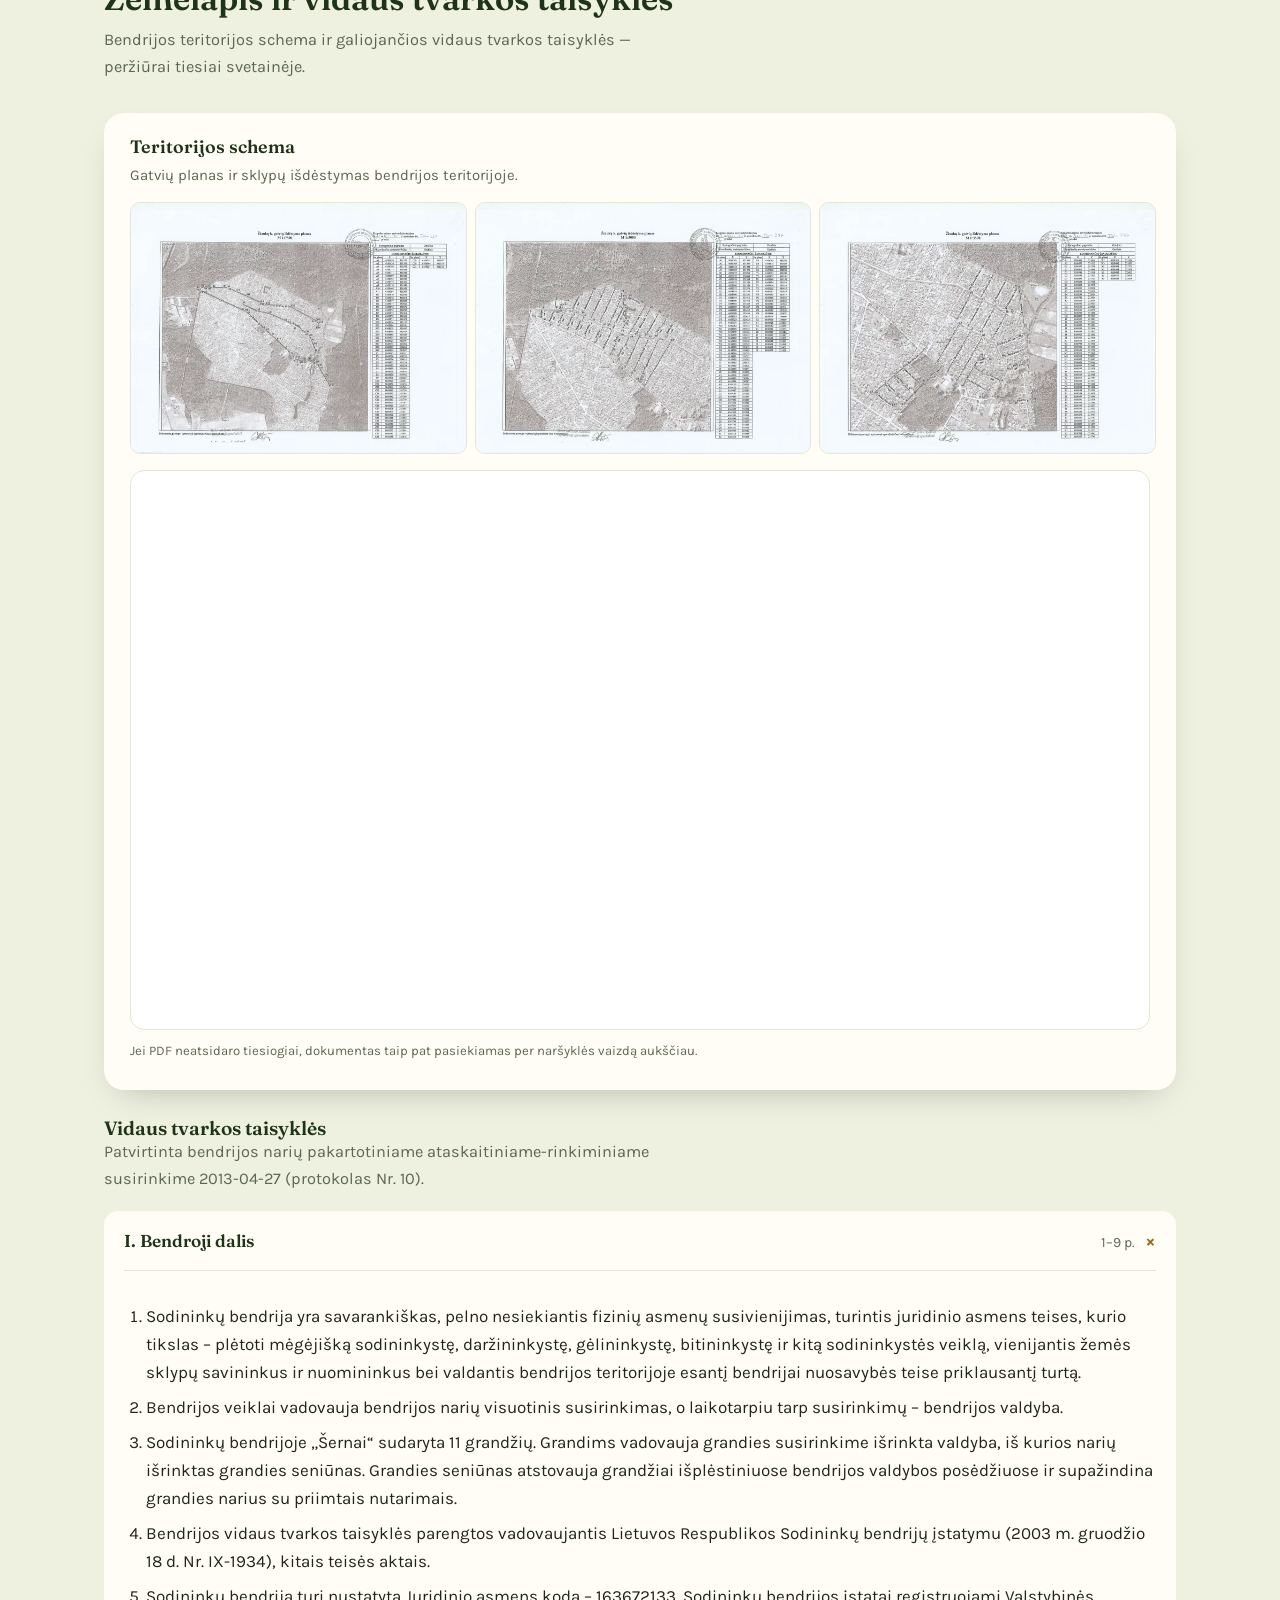
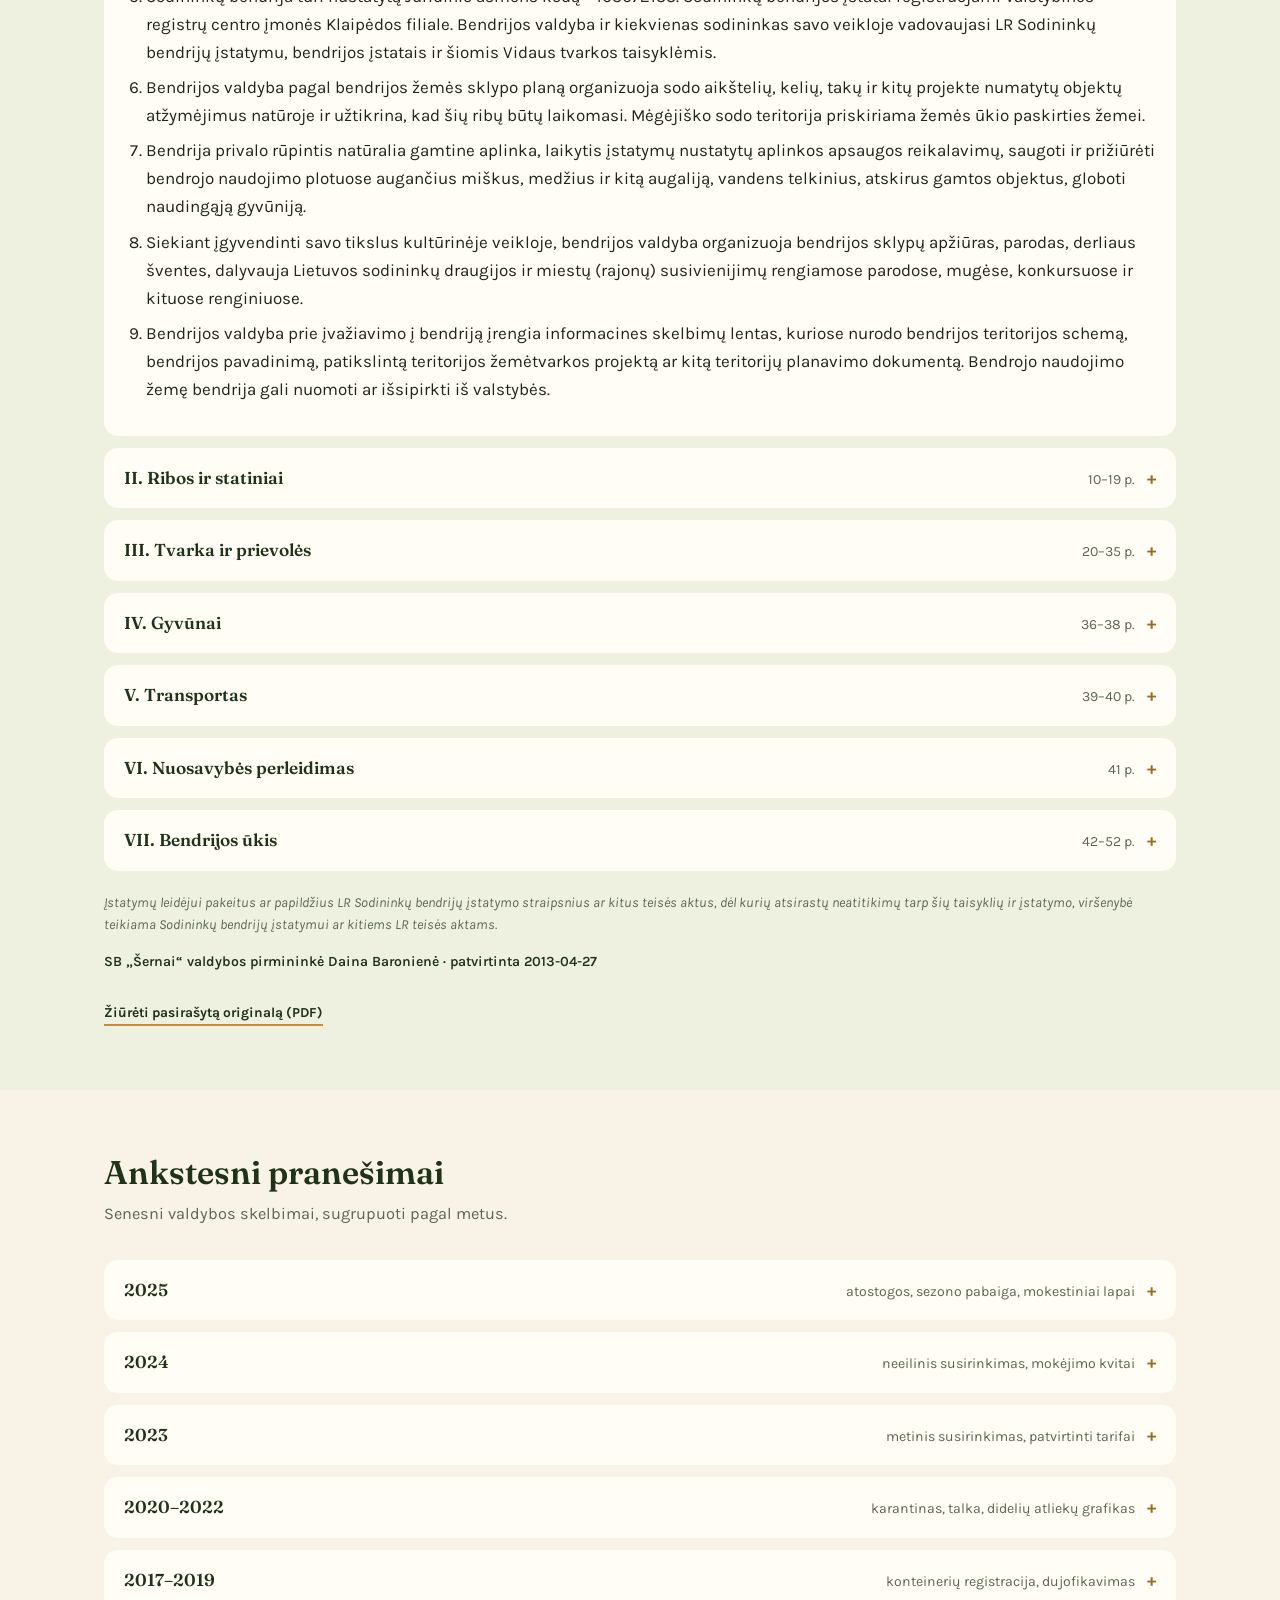
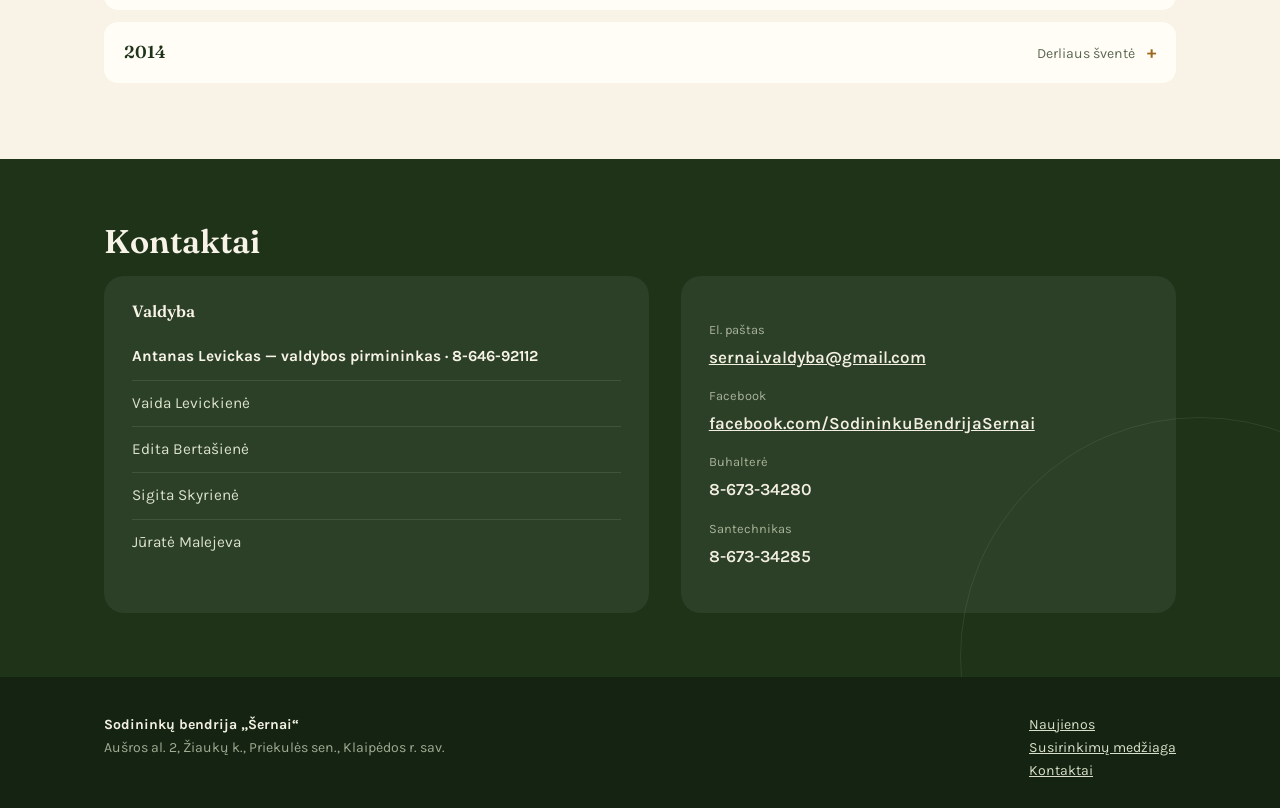
==== commit 8aaf6ab4: "Add files via upload" ====
--- a/index.html
+++ b/index.html
@@ -752,10 +752,29 @@
 
 <header class="site-header">
   <div class="header-bar">
-    <svg class="mark" width="44" height="44" viewBox="0 0 46 46" fill="none" xmlns="http://www.w3.org/2000/svg" aria-hidden="true">
-      <path d="M6 30 C6 18, 14 9, 23 9 C32 9, 40 18, 40 30 L40 33 C40 35 38 36 36 35 L32 33 L29 36 L25 33 L21 36 L17 33 L13 35 C11 36 9 35 9 33 Z" fill="#f2f0e1" opacity="0.95"/>
-      <circle cx="30" cy="20" r="2.4" fill="#2f4a2c"/>
-      <circle cx="13" cy="12" r="2.6" fill="#c98b34"/>
+    <svg class="mark" width="44" height="44" viewBox="0 0 100 100" xmlns="http://www.w3.org/2000/svg" aria-hidden="true">
+      <defs>
+        <clipPath id="logoClip"><circle cx="50" cy="50" r="46"/></clipPath>
+        <linearGradient id="logoSky" x1="0" y1="0" x2="0" y2="1">
+          <stop offset="0%" stop-color="#f0862f"/>
+          <stop offset="100%" stop-color="#f7b35e"/>
+        </linearGradient>
+      </defs>
+      <circle cx="50" cy="50" r="48" fill="#ffffff" stroke="#2f4a2c" stroke-width="4"/>
+      <g clip-path="url(#logoClip)">
+        <rect x="0" y="0" width="100" height="60" fill="url(#logoSky)"/>
+        <path d="M-6 18 Q18 10 44 19" stroke="#fff" stroke-width="2.6" fill="none" opacity="0.85" stroke-linecap="round"/>
+        <path d="M-6 30 Q26 19 56 32" stroke="#fff" stroke-width="2.6" fill="none" opacity="0.7" stroke-linecap="round"/>
+        <path d="M48 33 Q76 22 106 30" stroke="#fff" stroke-width="2.6" fill="none" opacity="0.7" stroke-linecap="round"/>
+        <path d="M-6 60 Q26 42 56 60 Q78 47 106 58 L106 106 L-6 106 Z" fill="#4a6d43"/>
+        <path d="M-6 68 Q30 54 60 68 Q82 57 106 67 L106 106 L-6 106 Z" fill="#2f4a2c"/>
+        <g transform="translate(50,60)">
+          <line x1="0" y1="0" x2="0" y2="-24" stroke="#1e3320" stroke-width="3.2" stroke-linecap="round"/>
+          <path d="M0 -24 C 3 -30 11 -30 14 -22 C 11 -16 3 -16 0 -18 Z" fill="#3f5d3a"/>
+          <path d="M0 -24 C -3 -30 -11 -30 -14 -22 C -11 -16 -3 -16 0 -18 Z" fill="#3f5d3a"/>
+          <path d="M0 -12 C -8 -15 -11 -6 0 -3 C 9 -6 6 -15 0 -12 Z" fill="#6f8f5f"/>
+        </g>
+      </g>
     </svg>
     <div>
       <p class="header-title">Sodininkų bendrija „Šernai“</p>
@@ -962,11 +981,11 @@
           <h3>Teritorijos schema</h3>
           <p>Gatvių planas ir sklypų išdėstymas bendrijos teritorijoje.</p>
           <div class="thumbs">
-            <img class="zoomable" src="/data/uploads/zemelapis-1.jpg" alt="Žiaukų k. gatvių išdėstymo planas M 1:7500" loading="lazy">
-            <img class="zoomable" src="/data/uploads/zemelapis-2.jpg" alt="Žiaukų k. gatvių išdėstymo planas M 1:5000" loading="lazy">
-            <img class="zoomable" src="/data/uploads/zemelapis-3.jpg" alt="Žiaukų k. gatvių išdėstymo planas M 1:3500" loading="lazy">
+            <img class="zoomable" src="data/uploads/zemelapis-1.jpg" alt="Žiaukų k. gatvių išdėstymo planas M 1:7500" loading="lazy">
+            <img class="zoomable" src="data/uploads/zemelapis-2.jpg" alt="Žiaukų k. gatvių išdėstymo planas M 1:5000" loading="lazy">
+            <img class="zoomable" src="data/uploads/zemelapis-3.jpg" alt="Žiaukų k. gatvių išdėstymo planas M 1:3500" loading="lazy">
           </div>
-          <iframe class="pdf-frame" src="/documents/teritorijos-schema.pdf" title="Teritorijos schema PDF" loading="lazy"></iframe>
+          <iframe class="pdf-frame" src="documents/teritorijos-schema.pdf" title="Teritorijos schema PDF" loading="lazy"></iframe>
           <span class="doc-hint">Jei PDF neatsidaro tiesiogiai, dokumentas taip pat pasiekiamas per naršyklės vaizdą aukščiau.</span>
         </div>
       </div>
@@ -1113,7 +1132,7 @@
 
         <p class="rules-footer">Įstatymų leidėjui pakeitus ar papildžius LR Sodininkų bendrijų įstatymo straipsnius ar kitus teisės aktus, dėl kurių atsirastų neatitikimų tarp šių taisyklių ir įstatymo, viršenybė teikiama Sodininkų bendrijų įstatymui ar kitiems LR teisės aktams.</p>
         <p class="rules-signature">SB „Šernai“ valdybos pirmininkė Daina Baronienė · patvirtinta 2013-04-27</p>
-        <a class="doc-link-inline" href="/documents/vidaus-tvarkos-taisykles.pdf">Žiūrėti pasirašytą originalą (PDF)</a>
+        <a class="doc-link-inline" href="documents/vidaus-tvarkos-taisykles.pdf">Žiūrėti pasirašytą originalą (PDF)</a>
       </div>
     </div>
   </section>
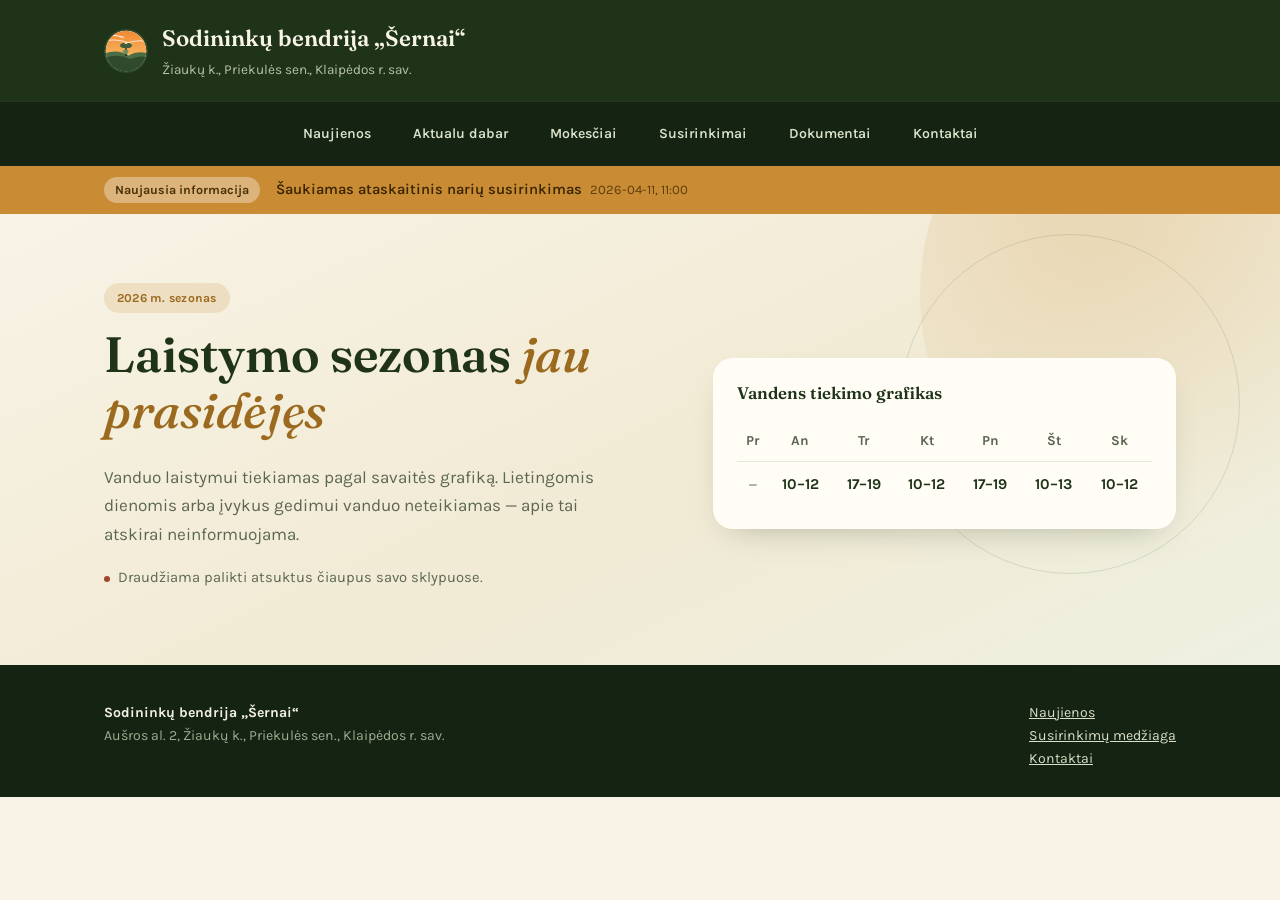
==== commit aae322f1: "Add files via upload" ====
--- a/index.html
+++ b/index.html
@@ -3,753 +3,13 @@
 <head>
 <meta charset="UTF-8">
 <meta name="viewport" content="width=device-width, initial-scale=1.0">
-<title>Sodininkų bendrija „Šernai“</title>
+<title>Sodininkų bendrija „Šernai“ — Naujienos</title>
 <link rel="preconnect" href="https://fonts.googleapis.com">
 <link rel="preconnect" href="https://fonts.gstatic.com" crossorigin>
 <link href="https://fonts.googleapis.com/css2?family=Fraunces:ital,opsz,wght@0,9..144,400;0,9..144,500;0,9..144,600;0,9..144,700;1,9..144,500;1,9..144,600&family=Karla:wght@400;500;600;700&display=swap" rel="stylesheet">
-<style>
-  :root{
-    --cream:#f8f3e6;
-    --cream-deep:#f1ead4;
-    --sage:#eef0e0;
-    --sage-deep:#e4e8d2;
-    --ink:#20261a;
-    --ink-soft:#5c6752;
-    --forest:#33512c;
-    --forest-dark:#1f3319;
-    --forest-deeper:#152412;
-    --moss:#74936a;
-    --amber:#c98b34;
-    --amber-soft:#e7c07f;
-    --amber-dark:#9c6a1f;
-    --rust:#a1462e;
-    --card:#fffdf6;
-    --shadow:0 14px 34px -18px rgba(31,51,25,0.35);
-    --radius-lg:20px;
-    --radius-md:14px;
-    --radius-pill:999px;
-  }
-
-  *{box-sizing:border-box;}
-  html{scroll-behavior:smooth;}
-  @media (prefers-reduced-motion: reduce){
-    html{scroll-behavior:auto;}
-    *{animation-duration:0.01ms !important; transition-duration:0.01ms !important;}
-  }
-
-  body{
-    margin:0;
-    background:var(--cream);
-    color:var(--ink);
-    font-family:'Karla', sans-serif;
-    font-size:17px;
-    line-height:1.65;
-    -webkit-font-smoothing:antialiased;
-  }
-
-  h1,h2,h3{
-    font-family:'Fraunces', serif;
-    color:var(--forest-dark);
-    line-height:1.12;
-    margin:0 0 0.5em 0;
-    font-weight:600;
-  }
-  h1 em, h2 em{
-    font-style:italic;
-    font-weight:500;
-    color:var(--amber-dark);
-  }
-
-  a{color:var(--forest);}
-  a:hover{color:var(--amber-dark);}
-  a:focus-visible, button:focus-visible, summary:focus-visible, input:focus-visible + label{
-    outline:3px solid var(--amber);
-    outline-offset:2px;
-  }
-
-  .wrap{
-    max-width:1120px;
-    margin:0 auto;
-    padding:0 24px;
-  }
-  @media (max-width:600px){
-    .wrap{padding:0 18px;}
-  }
-
-  .tag{
-    display:inline-block;
-    font-size:0.76rem;
-    font-weight:700;
-    letter-spacing:0.02em;
-    padding:5px 13px;
-    border-radius:var(--radius-pill);
-    margin-bottom:14px;
-  }
-  .tag--forest{background:rgba(51,81,44,0.12); color:var(--forest-dark);}
-  .tag--amber{background:rgba(201,139,52,0.18); color:var(--amber-dark);}
-  .tag--rust{background:rgba(161,70,46,0.14); color:var(--rust);}
-  .tag--moss{background:rgba(116,147,106,0.16); color:var(--forest);}
-  .tag--light{background:rgba(255,255,255,0.14); color:#eef0e0;}
-
-  /* ---------- Header ---------- */
-  header.site-header{
-    background:var(--forest-dark);
-  }
-  .header-bar{
-    max-width:1120px;
-    margin:0 auto;
-    padding:20px 24px;
-    display:flex;
-    align-items:center;
-    gap:14px;
-  }
-  .mark{flex:none;}
-  .header-title{
-    font-family:'Fraunces', serif;
-    font-size:1.4rem;
-    font-weight:600;
-    color:#f7f4e7;
-    margin:0;
-  }
-  .header-sub{
-    margin:2px 0 0;
-    font-size:0.85rem;
-    color:#b7c2a9;
-  }
-  nav.site-nav{
-    background:var(--forest-deeper);
-    border-top:1px solid rgba(255,255,255,0.08);
-  }
-  nav.site-nav ul{
-    max-width:1120px;
-    margin:0 auto;
-    padding:12px 24px;
-    list-style:none;
-    display:flex;
-    flex-wrap:wrap;
-    justify-content:center;
-    gap:8px;
-  }
-  nav.site-nav a{
-    display:block;
-    padding:8px 17px;
-    border-radius:var(--radius-pill);
-    color:#dbe3cc;
-    text-decoration:none;
-    font-size:0.88rem;
-    font-weight:600;
-    transition:background-color .15s ease, color .15s ease;
-  }
-  nav.site-nav a:hover{
-    background:rgba(255,255,255,0.12);
-    color:#fff;
-  }
-
-  /* ---------- Naujausia informacija juosta ---------- */
-  .latest-bar{
-    background:var(--amber);
-  }
-  .latest-bar-inner{
-    padding:11px 24px;
-    display:flex;
-    flex-wrap:wrap;
-    align-items:center;
-    gap:10px 16px;
-  }
-  .latest-label{
-    font-size:0.78rem;
-    font-weight:700;
-    color:#4a3208;
-    background:rgba(255,255,255,0.35);
-    padding:3px 11px;
-    border-radius:var(--radius-pill);
-    flex:none;
-  }
-  .latest-link{
-    color:#3a2600;
-    font-weight:600;
-    font-size:0.92rem;
-    text-decoration:none;
-    display:flex;
-    flex-wrap:wrap;
-    align-items:baseline;
-    gap:8px;
-  }
-  .latest-link:hover{text-decoration:underline;}
-  .latest-date{
-    font-weight:400;
-    font-size:0.82rem;
-    color:#5c3f0c;
-  }
-
-  /* ---------- Bands ---------- */
-  .band{padding:64px 0;}
-  .band--cream{background:var(--cream);}
-  .band--sage{background:var(--sage);}
-  .band--dark{
-    background:var(--forest-dark);
-    color:#e9ecdb;
-    position:relative;
-    overflow:hidden;
-  }
-  .band--dark h2{color:#f7f4e7;}
-  .band--dark .section-lede{color:#b7c2a9;}
-  .ring{
-    position:absolute;
-    border-radius:50%;
-    border:1px solid rgba(255,255,255,0.08);
-    pointer-events:none;
-  }
-  section h2{font-size:clamp(1.5rem, 1.1rem + 1.6vw, 2.05rem);}
-  .section-lede{color:var(--ink-soft); max-width:58ch; margin-top:-6px; margin-bottom:32px; font-size:1.02rem;}
-
-  /* ---------- Hero ---------- */
-  .hero{
-    position:relative;
-    overflow:hidden;
-    padding:68px 0 60px;
-    background:linear-gradient(155deg, var(--cream) 0%, var(--cream-deep) 55%, var(--sage) 100%);
-  }
-  .hero-blob{
-    position:absolute;
-    width:520px; height:520px;
-    border-radius:50%;
-    background:radial-gradient(circle at 32% 30%, rgba(201,139,52,0.22), transparent 70%);
-    top:-180px; right:-160px;
-    pointer-events:none;
-  }
-  .hero-ring{
-    position:absolute;
-    width:340px;height:340px;
-    border-radius:50%;
-    border:1px solid rgba(51,81,44,0.14);
-    top:20px; right:40px;
-    pointer-events:none;
-  }
-  .hero-grid{
-    position:relative;
-    display:grid;
-    grid-template-columns:1.15fr 0.95fr;
-    gap:48px;
-    align-items:center;
-  }
-  @media (max-width:880px){
-    .hero-grid{grid-template-columns:1fr; gap:34px;}
-  }
-  .hero h1{
-    font-size:clamp(2.1rem, 1.4rem + 3vw, 3.1rem);
-    max-width:15ch;
-  }
-  .hero .lede{
-    max-width:52ch;
-    color:var(--ink-soft);
-    font-size:1.07rem;
-    margin-top:16px;
-  }
-  .hero-note{
-    margin-top:18px;
-    font-size:0.92rem;
-    color:var(--ink-soft);
-    display:flex;
-    align-items:baseline;
-    gap:8px;
-  }
-  .hero-note::before{content:"";width:6px;height:6px;border-radius:50%;background:var(--rust);flex:none;margin-bottom:2px;}
-
-  .schedule-card{
-    background:var(--card);
-    border-radius:var(--radius-lg);
-    box-shadow:var(--shadow);
-    padding:26px 24px 22px;
-  }
-  .schedule-card h3{
-    font-size:1.05rem;
-    margin-bottom:16px;
-  }
-  table.schedule{
-    border-collapse:collapse;
-    width:100%;
-  }
-  table.schedule th, table.schedule td{
-    padding:10px 4px;
-    text-align:center;
-    font-size:0.86rem;
-  }
-  table.schedule thead th{
-    color:var(--ink-soft);
-    font-weight:700;
-    border-bottom:1px solid var(--sage-deep);
-  }
-  table.schedule td.off{
-    color:var(--ink-soft);
-    font-style:italic;
-  }
-  table.schedule td.hours{
-    color:var(--forest-dark);
-    font-weight:700;
-    font-size:0.94rem;
-  }
-
-  /* ---------- Notice cards ---------- */
-  .notice-grid{
-    display:grid;
-    grid-template-columns:1fr 1fr;
-    gap:22px;
-  }
-  @media (max-width:720px){
-    .notice-grid{grid-template-columns:1fr;}
-  }
-  .notice{
-    background:var(--card);
-    border-radius:var(--radius-lg);
-    box-shadow:var(--shadow);
-    padding:26px 26px 22px;
-  }
-  .notice h3{
-    font-size:1.15rem;
-    margin-bottom:8px;
-  }
-  .notice .date-tag{
-    display:block;
-    font-size:0.78rem;
-    color:var(--ink-soft);
-    margin:-6px 0 10px;
-  }
-  .notice p{margin:0 0 10px;}
-  .notice ol, .notice ul{margin:12px 0; padding-left:22px;}
-  .notice li{margin-bottom:5px;}
-  .notice img{
-    width:100%;
-    height:auto;
-    border-radius:var(--radius-md);
-    margin-top:8px;
-    display:block;
-  }
-  .img-frame{
-    margin-top:10px;
-    padding:7px;
-    background:#fff;
-    border:1px solid var(--sage-deep);
-    border-radius:var(--radius-md);
-    overflow:hidden;
-  }
-  .img-frame img{
-    width:100%;
-    height:auto;
-    border-radius:8px;
-    display:block;
-    margin:0;
-    cursor:zoom-in;
-    transition:transform .25s ease;
-  }
-  .img-frame:hover img{transform:scale(1.015);}
-
-  .waste-table-wrap{
-    margin-top:10px;
-    overflow-x:auto;
-    border:1px solid var(--sage-deep);
-    border-radius:var(--radius-md);
-  }
-  table.waste-table{
-    width:100%;
-    border-collapse:collapse;
-    font-size:0.9rem;
-  }
-  table.waste-table thead th{
-    text-align:left;
-    padding:10px 12px;
-    color:var(--forest-dark);
-    font-weight:700;
-    border-bottom:2px solid var(--forest);
-    background:var(--sage);
-    white-space:nowrap;
-  }
-  table.waste-table td{
-    padding:9px 12px;
-    border-bottom:1px solid var(--sage-deep);
-  }
-  table.waste-table td.month{font-weight:600; color:var(--forest-dark); white-space:nowrap;}
-  table.waste-table tbody tr:nth-child(even){background:var(--sage);}
-  table.waste-table tbody tr:last-child td{border-bottom:none;}
-  ul.table-note{
-    margin:12px 0 0;
-    padding-left:20px;
-    font-size:0.85rem;
-    color:var(--ink-soft);
-  }
-  ul.table-note li{margin-bottom:3px;}
-  .notice .meta{
-    font-size:0.87rem;
-    color:var(--ink-soft);
-    border-top:1px solid var(--sage-deep);
-    padding-top:12px;
-    margin-top:14px;
-  }
-
-  /* ---------- Mokesčiai (dark band) ---------- */
-  .ledger-card{
-    background:var(--card);
-    color:var(--ink);
-    border-radius:var(--radius-lg);
-    padding:30px 32px;
-    box-shadow:0 24px 60px -22px rgba(0,0,0,0.45);
-  }
-  .ledger-grid{
-    display:grid;
-    grid-template-columns:1fr 1fr;
-    gap:22px 36px;
-  }
-  @media (max-width:680px){
-    .ledger-grid{grid-template-columns:1fr;}
-  }
-  .ledger-item dt{
-    font-size:0.8rem;
-    color:var(--ink-soft);
-    margin-bottom:3px;
-  }
-  .ledger-item dd{
-    margin:0 0 14px;
-    font-weight:700;
-    color:var(--forest-dark);
-    font-size:1.04rem;
-  }
-  .rate-list{
-    margin-top:8px;
-    padding-top:18px;
-    border-top:1px solid var(--sage-deep);
-    display:grid;
-    grid-template-columns:repeat(3, 1fr);
-    gap:14px;
-  }
-  @media (max-width:680px){
-    .rate-list{grid-template-columns:1fr;}
-  }
-  .rate-chip{
-    background:var(--sage);
-    border-radius:var(--radius-md);
-    padding:14px 16px;
-  }
-  .rate-chip .label{display:block; font-size:0.82rem; color:var(--ink-soft); margin-bottom:4px;}
-  .rate-chip .value{font-family:'Fraunces', serif; font-size:1.3rem; font-weight:600; color:var(--forest-dark);}
-  .fine-print{font-size:0.85rem; color:var(--ink-soft); margin-top:16px;}
-
-  /* ---------- Susirinkimų archyvas ---------- */
-  .year-grid{
-    display:grid;
-    grid-template-columns:repeat(auto-fill, minmax(160px, 1fr));
-    gap:14px;
-  }
-  .year-chip{
-    background:var(--card);
-    border-radius:var(--radius-md);
-    padding:16px 18px;
-    text-decoration:none;
-    display:block;
-    box-shadow:var(--shadow);
-  }
-  .year-chip .yr{
-    display:block;
-    font-family:'Fraunces', serif;
-    font-weight:600;
-    color:var(--forest-dark);
-    font-size:1.15rem;
-  }
-  .year-chip .lbl{
-    display:block;
-    font-size:0.8rem;
-    color:var(--ink-soft);
-    margin-top:3px;
-  }
-  .year-chip:hover .yr{color:var(--amber-dark);}
-
-  /* ---------- Dokumentai ---------- */
-  .doc-grid{
-    display:grid;
-    grid-template-columns:1fr;
-    gap:26px;
-  }
-  .doc-card{
-    border-radius:var(--radius-lg);
-    background:var(--card);
-    box-shadow:var(--shadow);
-    padding:24px 26px 28px;
-  }
-  .doc-card h3{font-size:1.12rem; margin-bottom:6px;}
-  .doc-card p{color:var(--ink-soft); font-size:0.93rem; margin:0 0 14px;}
-  .doc-card .thumbs{display:flex; gap:8px; margin:0 0 16px;}
-  .doc-card .thumbs img{
-    width:33%;
-    aspect-ratio:4/3;
-    height:auto;
-    object-fit:cover;
-    border-radius:10px;
-    border:1px solid var(--sage-deep);
-    cursor:zoom-in;
-    transition:transform .2s ease, box-shadow .2s ease;
-  }
-  .doc-card .thumbs img:hover{
-    transform:scale(1.035);
-    box-shadow:var(--shadow);
-  }
-  .pdf-frame{
-    width:100%;
-    height:560px;
-    border:1px solid var(--sage-deep);
-    border-radius:var(--radius-md);
-    background:#fff;
-    display:block;
-  }
-  @media (max-width:680px){
-    .pdf-frame{height:420px;}
-    .doc-card .thumbs img{height:76px;}
-  }
-  .doc-hint{
-    display:block;
-    font-size:0.82rem;
-    color:var(--ink-soft);
-    margin-top:10px;
-  }
-
-  .rules-block{margin-top:28px;}
-  .rules-block h3{font-size:1.2rem; margin-bottom:6px;}
-  .rules-block .entry-body ol{padding-left:22px;}
-  .rules-block .entry-body > ol > li{margin-bottom:12px;}
-  ol.sub-list{
-    margin:8px 0 0;
-    padding-left:20px;
-    list-style-type:lower-alpha;
-  }
-  ol.sub-list li{margin-bottom:6px; font-size:0.96rem; color:var(--ink-soft);}
-  .rules-footer{
-    margin-top:20px;
-    font-size:0.86rem;
-    color:var(--ink-soft);
-    font-style:italic;
-  }
-  .rules-signature{
-    margin-top:10px;
-    font-size:0.88rem;
-    font-weight:600;
-    color:var(--forest-dark);
-  }
-  .doc-link-inline{
-    display:inline-block;
-    margin-top:14px;
-    font-size:0.86rem;
-    font-weight:700;
-    color:var(--forest-dark);
-    border-bottom:2px solid var(--amber);
-    text-decoration:none;
-  }
-
-  /* ---------- Ankstesni pranešimai (accordion) ---------- */
-  details.year-entry{
-    background:var(--card);
-    border-radius:var(--radius-md);
-    padding:16px 20px;
-    margin-bottom:12px;
-  }
-  details.year-entry summary{
-    cursor:pointer;
-    font-family:'Fraunces', serif;
-    font-weight:600;
-    font-size:1.08rem;
-    color:var(--forest-dark);
-    list-style:none;
-    display:flex;
-    justify-content:space-between;
-    align-items:baseline;
-    gap:12px;
-  }
-  details.year-entry summary::-webkit-details-marker{display:none;}
-  details.year-entry summary .teaser{
-    font-family:'Karla', sans-serif;
-    font-weight:400;
-    color:var(--ink-soft);
-    font-size:0.88rem;
-    text-align:right;
-    flex:1;
-  }
-  details.year-entry summary .plus{
-    font-family:'Karla', sans-serif;
-    font-weight:700;
-    color:var(--amber-dark);
-    flex:none;
-    transition:transform .2s ease;
-  }
-  details.year-entry[open] summary .plus{transform:rotate(45deg);}
-  details.year-entry .entry-body{
-    margin-top:14px;
-    padding-top:14px;
-    border-top:1px solid var(--sage-deep);
-  }
-  details.year-entry .entry-body ul{margin:0; padding-left:20px;}
-  details.year-entry .entry-body li{margin-bottom:7px; color:var(--ink);}
-  .remembrance{
-    margin-top:16px;
-    padding:14px 16px;
-    background:var(--sage);
-    border-radius:var(--radius-md);
-    color:var(--ink-soft);
-    font-style:italic;
-    font-size:0.94rem;
-  }
-
-  /* ---------- Kontaktai (dark band) ---------- */
-  .contact-grid{
-    display:grid;
-    grid-template-columns:1.1fr 1fr;
-    gap:32px;
-  }
-  @media (max-width:680px){.contact-grid{grid-template-columns:1fr;}}
-  .contact-panel{
-    background:rgba(255,255,255,0.06);
-    border-radius:var(--radius-lg);
-    padding:26px 28px;
-  }
-  .contact-panel h3{color:#f7f4e7; font-size:1.02rem; margin-bottom:14px;}
-  .board-list{list-style:none; margin:0; padding:0;}
-  .board-list li{
-    padding:10px 0;
-    border-bottom:1px solid rgba(255,255,255,0.1);
-    font-size:0.96rem;
-    color:#dbe3cc;
-  }
-  .board-list li:last-child{border-bottom:none;}
-  .board-list li.chair{font-weight:700; color:#f7f4e7;}
-  .contact-channels dt{font-size:0.8rem; color:#a9b59a; margin-top:14px;}
-  .contact-channels dt:first-child{margin-top:0;}
-  .contact-channels dd{margin:3px 0 0; font-weight:600; color:#f2efe0;}
-  .contact-channels dd a{color:#f2efe0;}
-
-  /* ---------- Footer ---------- */
-  footer{
-    background:var(--forest-deeper);
-    color:#9fab92;
-    padding:36px 0 26px;
-    font-size:0.88rem;
-  }
-  footer .wrap{display:flex; flex-wrap:wrap; justify-content:space-between; gap:20px;}
-  footer a{color:#d9dfc8;}
-  footer strong{color:#f2f0e1;}
-  .disclaimer{
-    max-width:1120px;
-    margin:24px auto 0;
-    padding:16px 24px 0;
-    border-top:1px solid rgba(255,255,255,0.08);
-    color:#7d8a70;
-    font-size:0.82rem;
-  }
-
-  /* ---------- Admin ---------- */
-  .admin-fab{
-    position:fixed;
-    bottom:22px; right:22px;
-    width:52px; height:52px;
-    border-radius:50%;
-    background:var(--forest-dark);
-    color:#f2f0e1;
-    border:none;
-    display:flex; align-items:center; justify-content:center;
-    box-shadow:0 12px 28px -10px rgba(0,0,0,0.5);
-    cursor:pointer;
-    text-decoration:none;
-    z-index:80;
-  }
-  .admin-fab:hover{background:var(--amber-dark);}
-  .admin-overlay{
-    position:fixed; inset:0;
-    background:rgba(21,36,18,0.55);
-    display:none;
-    align-items:center; justify-content:center;
-    padding:20px;
-    z-index:90;
-  }
-  .admin-overlay.open{display:flex;}
-  .admin-modal{
-    background:var(--card);
-    border-radius:var(--radius-lg);
-    padding:30px 28px 26px;
-    max-width:380px; width:100%;
-    box-shadow:0 30px 70px -20px rgba(0,0,0,0.45);
-    position:relative;
-  }
-  .admin-modal h3{font-size:1.15rem; margin-bottom:4px;}
-  .admin-modal .small{font-size:0.82rem; color:var(--ink-soft); margin:0 0 16px;}
-  .admin-modal label{display:block; font-size:0.84rem; color:var(--ink-soft); margin:12px 0 5px;}
-  .admin-modal input{
-    width:100%; padding:10px 12px;
-    border:1px solid var(--sage-deep); border-radius:10px;
-    font-family:inherit; font-size:0.95rem; background:#fff; color:var(--ink);
-  }
-  .admin-modal .btn-row{display:flex; gap:10px; margin-top:20px;}
-  .admin-modal button.primary{
-    background:var(--forest); color:#fff; border:none;
-    padding:10px 20px; border-radius:var(--radius-pill);
-    font-weight:700; cursor:pointer; font-size:0.9rem;
-  }
-  .admin-modal button.primary:hover{background:var(--forest-dark);}
-  .admin-modal button.ghost{
-    background:transparent; border:1px solid var(--sage-deep);
-    padding:10px 20px; border-radius:var(--radius-pill);
-    cursor:pointer; color:var(--ink-soft); font-size:0.9rem;
-  }
-  .admin-modal .close-x{
-    position:absolute; top:14px; right:16px;
-    background:none; border:none; font-size:1.3rem;
-    line-height:1; cursor:pointer; color:var(--ink-soft);
-    padding:4px;
-  }
-  .admin-error{color:var(--rust); font-size:0.85rem; margin-top:10px; display:none;}
-  .admin-note{
-    font-size:0.76rem; color:var(--ink-soft);
-    margin-top:18px; padding-top:14px;
-    border-top:1px solid var(--sage-deep);
-    line-height:1.5;
-  }
-  .admin-list{list-style:none; margin:10px 0 0; padding:0;}
-  .admin-list li{
-    display:flex; justify-content:space-between; align-items:center;
-    padding:8px 0; border-bottom:1px solid var(--sage-deep);
-    font-size:0.9rem;
-  }
-  .admin-list .you-tag{font-size:0.72rem; color:var(--moss); font-weight:700;}
-
-  /* ---------- Nuotraukų padidinimas (lightbox) ---------- */
-  .lightbox-overlay{
-    position:fixed; inset:0;
-    background:rgba(10,14,8,0.85);
-    display:none;
-    align-items:center; justify-content:center;
-    padding:30px;
-    z-index:100;
-  }
-  .lightbox-overlay.open{display:flex;}
-  .lightbox-overlay img{
-    max-width:92vw;
-    max-height:88vh;
-    border-radius:var(--radius-md);
-    box-shadow:0 30px 80px -20px rgba(0,0,0,0.6);
-    display:block;
-  }
-  .lightbox-close{
-    position:fixed;
-    top:18px; right:22px;
-    width:44px; height:44px;
-    border-radius:50%;
-    background:rgba(255,255,255,0.14);
-    color:#fff;
-    border:none;
-    font-size:1.5rem;
-    line-height:1;
-    cursor:pointer;
-    display:flex; align-items:center; justify-content:center;
-  }
-  .lightbox-close:hover{background:rgba(255,255,255,0.24);}
-</style>
+<link rel="stylesheet" href="style.css">
 </head>
 <body>
-
 <header class="site-header">
   <div class="header-bar">
     <svg class="mark" width="44" height="44" viewBox="0 0 100 100" xmlns="http://www.w3.org/2000/svg" aria-hidden="true">
@@ -783,13 +43,12 @@
   </div>
   <nav class="site-nav" aria-label="Pagrindinė navigacija">
     <ul>
-      <li><a href="#pradzia">Naujienos</a></li>
-      <li><a href="#pranesimai">Aktualu dabar</a></li>
-      <li><a href="#mokesciai">Mokesčiai</a></li>
-      <li><a href="#susirinkimai">Susirinkimai</a></li>
-      <li><a href="#dokumentai">Dokumentai</a></li>
-      <li><a href="#ankstesni">Archyvas</a></li>
-      <li><a href="#kontaktai">Kontaktai</a></li>
+      <li><a href="index.html">Naujienos</a></li>
+      <li><a href="aktualu.html">Aktualu dabar</a></li>
+      <li><a href="mokesciai.html">Mokesčiai</a></li>
+      <li><a href="susirinkimai.html">Susirinkimai</a></li>
+      <li><a href="dokumentai.html">Dokumentai</a></li>
+      <li><a href="kontaktai.html">Kontaktai</a></li>
     </ul>
   </nav>
 </header>
@@ -797,7 +56,7 @@
 <div class="latest-bar" id="latestBar">
   <div class="wrap latest-bar-inner">
     <span class="latest-label">Naujausia informacija</span>
-    <a href="#pranesimai" class="latest-link" id="latestLink">
+    <a href="aktualu.html" class="latest-link" id="latestLink">
       <span id="latestLinkTitle">Šaukiamas ataskaitinis narių susirinkimas</span>
       <span class="latest-date" id="latestLinkDate">2026-04-11</span>
     </a>
@@ -826,422 +85,6 @@
     </div>
   </section>
 
-  <section id="pranesimai" class="band band--sage">
-    <div class="wrap">
-      <h2>Aktualu dabar</h2>
-      <p class="section-lede">Naujausi valdybos pranešimai bendrijos nariams ir gyventojams.</p>
-
-      <div class="notice-grid" id="dNoticeGrid">
-
-        <article class="notice">
-          <span class="tag tag--forest">Susirinkimas</span>
-          <span class="date-tag">2026-04-11, 11:00</span>
-          <h3>Šaukiamas ataskaitinis narių susirinkimas</h3>
-          <p>Vyks bendrijos buveinėje, Aušros al. 2, Žiaukų k. Nariai registruojami nuo 10 val. — būtina turėti asmens dokumentą ir nario teises patvirtinantį dokumentą.</p>
-          <ol>
-            <li>Revizijos komisijos išvados apie 2025 m. finansinę veiklą</li>
-            <li>Valdybos ataskaita apie 2025 m. veiklą</li>
-            <li>2025 m. pajamų ir sąnaudų svarstymas bei tvirtinimas</li>
-            <li>Bendrijos įstatų keitimas</li>
-            <li>Vandens siurblinės renovacija</li>
-            <li>Revizijos komisijos nario rinkimai</li>
-            <li>Kiti klausimai</li>
-          </ol>
-          <p class="meta">Susirinkimui neįvykus, pakartotinis — <strong>2026-04-25, 11:00</strong>. Su medžiaga galima susipažinti buveinėje šeštadieniais 10–14 val. Informacija tel. 8-646-92112.</p>
-        </article>
-
-        <article class="notice">
-          <span class="tag tag--amber">Atliekos</span>
-          <span class="date-tag">2026 m.</span>
-          <h3>Komunalinių atliekų išvežimo grafikas</h3>
-          <div class="waste-table-wrap">
-            <table class="waste-table">
-              <thead><tr><th>Mėnuo</th><th>Mišrios rūšiuojamos</th><th>Stiklas</th><th>Žaliosios</th></tr></thead>
-              <tbody>
-                <tr><td class="month">Sausis</td><td>1, 15, 29</td><td></td><td></td></tr>
-                <tr><td class="month">Vasaris</td><td>12, 26</td><td>5</td><td></td></tr>
-                <tr><td class="month">Kovas</td><td>12, 26</td><td></td><td></td></tr>
-                <tr><td class="month">Balandis</td><td>9, 23</td><td>30</td><td>18, 29</td></tr>
-                <tr><td class="month">Gegužė</td><td>7, 21</td><td></td><td>29</td></tr>
-                <tr><td class="month">Birželis</td><td>4, 18</td><td></td><td>29</td></tr>
-                <tr><td class="month">Liepa</td><td>2, 16, 30</td><td>23</td><td>29</td></tr>
-                <tr><td class="month">Rugpjūtis</td><td>13, 27</td><td></td><td>29</td></tr>
-                <tr><td class="month">Rugsėjis</td><td>10, 24</td><td></td><td>29</td></tr>
-                <tr><td class="month">Spalis</td><td>8, 22</td><td>15</td><td>29</td></tr>
-                <tr><td class="month">Lapkritis</td><td>5, 19</td><td></td><td>15, 29</td></tr>
-                <tr><td class="month">Gruodis</td><td>3, 17</td><td></td><td></td></tr>
-              </tbody>
-            </table>
-          </div>
-          <ul class="table-note">
-            <li>Konteinerius išvežti iš vakaro.</li>
-            <li>Žaliosios atliekos maišais nebebus vežamos.</li>
-          </ul>
-        </article>
-
-        <article class="notice">
-          <span class="tag tag--rust">Mokesčiai</span>
-          <span class="date-tag">Nuolat</span>
-          <h3>Mokestinių lapų atsiėmimas</h3>
-          <p>Mokestinius lapus galima atsiimti bendrijos būstinėje, Aušros al. 2:</p>
-          <ul>
-            <li>Antradieniais ir ketvirtadieniais, 9–13 val.</li>
-            <li>Šeštadieniais, 9–14 val.</li>
-          </ul>
-          <p class="meta">Kas antrą šeštadienį būstinėje budi buhalterė — galite atvykti su klausimais dėl mokėjimų.</p>
-        </article>
-
-        <article class="notice">
-          <span class="tag tag--moss">Parama</span>
-          <span class="date-tag">Kasmet</span>
-          <h3>Skirkite 1,2 % gyventojų pajamų mokesčio</h3>
-          <p>Parama padeda bendrijai nuveikti daugiau. Norint paskirti:</p>
-          <ol>
-            <li>Prisijunkite prie Elektroninio deklaravimo sistemos (EDS)</li>
-            <li>Pasirinkite „Pildyti formą“ ir susiraskite formą FR0512</li>
-            <li>Paramos gavėjo grafoje įrašykite SB „Šernai“ kodą <strong>163672133</strong></li>
-            <li>Pateikite prašymą</li>
-          </ol>
-        </article>
-
-      </div>
-    </div>
-  </section>
-
-  <section id="mokesciai" class="band band--dark">
-    <div class="ring" style="width:560px;height:560px; top:-220px; left:-200px;"></div>
-    <div class="ring" style="width:380px;height:380px; top:-100px; left:-100px;"></div>
-    <div class="wrap">
-      <h2>Mokesčiai ir atsiskaitymas</h2>
-      <p class="section-lede">Mokėti galima šeštadieniais bendrijos būstinėje arba pavedimu — nurodant sklypo numerį ir adresą.</p>
-
-      <div class="ledger-card">
-        <dl class="ledger-grid">
-          <div>
-            <div class="ledger-item">
-              <dt>Gavėjas</dt>
-              <dd>Klaipėdos rajono sodininkų bendrija „Šernai“</dd>
-            </div>
-            <div class="ledger-item">
-              <dt>Banko sąskaita (Swedbank)</dt>
-              <dd>LT05 7300 0100 0232 7966</dd>
-            </div>
-          </div>
-          <div>
-            <div class="ledger-item">
-              <dt>Juridinio asmens kodas</dt>
-              <dd>163672133</dd>
-            </div>
-            <div class="ledger-item">
-              <dt>Mokėjimo paskirtyje būtina nurodyti</dt>
-              <dd>Sklypo numerį ir adresą</dd>
-            </div>
-          </div>
-        </dl>
-
-        <div class="rate-list">
-          <div class="rate-chip"><span class="label">Sodininko mokestis</span><span class="value">9 €/aras</span></div>
-          <div class="rate-chip"><span class="label">Vanduo laistymui</span><span class="value">15 €/sklypas</span></div>
-          <div class="rate-chip"><span class="label">Tikslinis mokestis</span><span class="value">10 €/sklypas</span></div>
-        </div>
-        <p class="fine-print">Tarifai patvirtinti 2023 m. balandžio 15 d. narių susirinkime; dėl aktualių metų sumų teiraukitės buhalterės arba tikrinkite mokestiniame lape.</p>
-      </div>
-    </div>
-  </section>
-
-  <section id="susirinkimai" class="band band--cream">
-    <div class="wrap">
-      <h2>Susirinkimų medžiaga</h2>
-      <p class="section-lede">Ataskaitinių ir rinkiminių susirinkimų protokolai bei medžiaga pagal metus.</p>
-
-      <div class="year-grid">
-        <a class="year-chip" href="https://sbsernai.weebly.com/2025-04-05.html"><span class="yr">2025</span><span class="lbl">balandžio 5</span></a>
-        <a class="year-chip" href="https://sbsernai.weebly.com/2022-04-09.html"><span class="yr">2022</span><span class="lbl">balandžio 9</span></a>
-        <a class="year-chip" href="https://sbsernai.weebly.com/2019-04-13.html"><span class="yr">2019</span><span class="lbl">balandžio 13</span></a>
-        <a class="year-chip" href="https://sbsernai.weebly.com/2018-04-14.html"><span class="yr">2018</span><span class="lbl">balandžio 14</span></a>
-        <a class="year-chip" href="https://sbsernai.weebly.com/2017-04-22.html"><span class="yr">2017</span><span class="lbl">balandžio 22</span></a>
-        <a class="year-chip" href="https://sbsernai.weebly.com/2016-04-23.html"><span class="yr">2016</span><span class="lbl">balandžio 23</span></a>
-        <a class="year-chip" href="https://sbsernai.weebly.com/2015-04-18.html"><span class="yr">2015</span><span class="lbl">balandžio 18</span></a>
-        <a class="year-chip" href="https://sbsernai.weebly.com/2014-04-12.html"><span class="yr">2014</span><span class="lbl">balandžio 12</span></a>
-        <a class="year-chip" href="https://sbsernai.weebly.com/2013-04-27.html"><span class="yr">2013</span><span class="lbl">balandžio 27</span></a>
-        <a class="year-chip" href="https://sbsernai.weebly.com/2012-04-21.html"><span class="yr">2012</span><span class="lbl">balandžio 21</span></a>
-        <a class="year-chip" href="https://sbsernai.weebly.com/2011-04-09.html"><span class="yr">2011</span><span class="lbl">balandžio 9</span></a>
-        <a class="year-chip" href="https://sbsernai.weebly.com/2010-11-13.html"><span class="yr">2010</span><span class="lbl">lapkričio 13</span></a>
-      </div>
-    </div>
-  </section>
-
-  <section id="dokumentai" class="band band--sage">
-    <div class="wrap">
-      <h2>Žemėlapis ir vidaus tvarkos taisyklės</h2>
-      <p class="section-lede">Bendrijos teritorijos schema ir galiojančios vidaus tvarkos taisyklės — peržiūrai tiesiai svetainėje.</p>
-
-      <div class="doc-grid">
-        <div class="doc-card">
-          <h3>Teritorijos schema</h3>
-          <p>Gatvių planas ir sklypų išdėstymas bendrijos teritorijoje.</p>
-          <div class="thumbs">
-            <img class="zoomable" src="data/uploads/zemelapis-1.jpg" alt="Žiaukų k. gatvių išdėstymo planas M 1:7500" loading="lazy">
-            <img class="zoomable" src="data/uploads/zemelapis-2.jpg" alt="Žiaukų k. gatvių išdėstymo planas M 1:5000" loading="lazy">
-            <img class="zoomable" src="data/uploads/zemelapis-3.jpg" alt="Žiaukų k. gatvių išdėstymo planas M 1:3500" loading="lazy">
-          </div>
-          <iframe class="pdf-frame" src="documents/teritorijos-schema.pdf" title="Teritorijos schema PDF" loading="lazy"></iframe>
-          <span class="doc-hint">Jei PDF neatsidaro tiesiogiai, dokumentas taip pat pasiekiamas per naršyklės vaizdą aukščiau.</span>
-        </div>
-      </div>
-
-      <div class="rules-block">
-        <h3>Vidaus tvarkos taisyklės</h3>
-        <p class="section-lede" style="margin-bottom:18px;">Patvirtinta bendrijos narių pakartotiniame ataskaitiniame-rinkiminiame susirinkime 2013-04-27 (protokolas Nr. 10).</p>
-
-        <details class="year-entry" open>
-          <summary><span>I. Bendroji dalis</span><span class="teaser">1–9 p.</span><span class="plus">+</span></summary>
-          <div class="entry-body">
-            <ol>
-              <li>Sodininkų bendrija yra savarankiškas, pelno nesiekiantis fizinių asmenų susivienijimas, turintis juridinio asmens teises, kurio tikslas – plėtoti mėgėjišką sodininkystę, daržininkystę, gėlininkystę, bitininkystę ir kitą sodininkystės veiklą, vienijantis žemės sklypų savininkus ir nuomininkus bei valdantis bendrijos teritorijoje esantį bendrijai nuosavybės teise priklausantį turtą.</li>
-              <li>Bendrijos veiklai vadovauja bendrijos narių visuotinis susirinkimas, o laikotarpiu tarp susirinkimų – bendrijos valdyba.</li>
-              <li>Sodininkų bendrijoje „Šernai“ sudaryta 11 grandžių. Grandims vadovauja grandies susirinkime išrinkta valdyba, iš kurios narių išrinktas grandies seniūnas. Grandies seniūnas atstovauja grandžiai išplėstiniuose bendrijos valdybos posėdžiuose ir supažindina grandies narius su priimtais nutarimais.</li>
-              <li>Bendrijos vidaus tvarkos taisyklės parengtos vadovaujantis Lietuvos Respublikos Sodininkų bendrijų įstatymu (2003 m. gruodžio 18 d. Nr. IX-1934), kitais teisės aktais.</li>
-              <li>Sodininkų bendrija turi nustatytą Juridinio asmens kodą – 163672133. Sodininkų bendrijos įstatai registruojami Valstybinės registrų centro įmonės Klaipėdos filiale. Bendrijos valdyba ir kiekvienas sodininkas savo veikloje vadovaujasi LR Sodininkų bendrijų įstatymu, bendrijos įstatais ir šiomis Vidaus tvarkos taisyklėmis.</li>
-              <li>Bendrijos valdyba pagal bendrijos žemės sklypo planą organizuoja sodo aikštelių, kelių, takų ir kitų projekte numatytų objektų atžymėjimus natūroje ir užtikrina, kad šių ribų būtų laikomasi. Mėgėjiško sodo teritorija priskiriama žemės ūkio paskirties žemei.</li>
-              <li>Bendrija privalo rūpintis natūralia gamtine aplinka, laikytis įstatymų nustatytų aplinkos apsaugos reikalavimų, saugoti ir prižiūrėti bendrojo naudojimo plotuose augančius miškus, medžius ir kitą augaliją, vandens telkinius, atskirus gamtos objektus, globoti naudingąją gyvūniją.</li>
-              <li>Siekiant įgyvendinti savo tikslus kultūrinėje veikloje, bendrijos valdyba organizuoja bendrijos sklypų apžiūras, parodas, derliaus šventes, dalyvauja Lietuvos sodininkų draugijos ir miestų (rajonų) susivienijimų rengiamose parodose, mugėse, konkursuose ir kituose renginiuose.</li>
-              <li>Bendrijos valdyba prie įvažiavimo į bendriją įrengia informacines skelbimų lentas, kuriose nurodo bendrijos teritorijos schemą, bendrijos pavadinimą, patikslintą teritorijos žemėtvarkos projektą ar kitą teritorijų planavimo dokumentą. Bendrojo naudojimo žemę bendrija gali nuomoti ar išsipirkti iš valstybės.</li>
-            </ol>
-          </div>
-        </details>
-
-        <details class="year-entry">
-          <summary><span>II. Ribos ir statiniai</span><span class="teaser">10–19 p.</span><span class="plus">+</span></summary>
-          <div class="entry-body">
-            <ol start="10">
-              <li>Kiekvienas sodininkas yra savininkas, išsipirkęs iš valstybės žemės sklypą, kuris yra įteisintas. Ribos tarp sodo kelių ir narių sklypų gali būti pažymimos negiliais grioveliais arba tvorele, žemaūgiais želdiniais. Sodininkas savo sklypą gali apverti dekoratyvine medine, iš vielos tinklo tvora arba karpoma gyvatvore. Svarbu, kad kaimynams nekristų pavėsis.</li>
-              <li>Medžius ir krūmus mėgėjiško sodo teritorijoje sodininkai tvarko ir prižiūri savo nuožiūra. Atskirti sklypą nuo kaimyninio sklypo gyvatvore per šių sklypų ribą galima turint rašytinį kaimyninio sklypo savininko sutikimą, o kai sklypas ribojasi su bendrojo naudojimo teritorija – rašytinį bendrijos valdybos ar pirmininko sutikimą. Sodo sklype medžiai ir krūmai sodinami laikantis šių reikalavimų:
-                <ol class="sub-list">
-                  <li>aukštaūgiai medžiai, aukštesni kaip 3 m, sodinami ne mažesniu kaip 3 m atstumu nuo sklypo ribos; šiaurinėje sklypo dalyje arčiau kaip 5 m nuo kaimyninio sklypo ribos – tik gavus rašytinį kaimyninio sklypo savininko sutikimą;</li>
-                  <li>žemaūgiai medžiai (iki 3 m aukščio) sodinami ne mažesniu kaip 2 m atstumu nuo sklypo ribos;</li>
-                  <li>krūmai sodinami ne mažesniu kaip 1 m atstumu nuo sklypo ribos;</li>
-                  <li>krūmų, dekoratyvinių bei kitų augalų neturi būti arčiau kaip 1 m nuo bendrijos teritorijos ribų tvoros;</li>
-                  <li>mažesniais atstumais sodiniai gali būti sodinami turint rašytinį kaimyninio sklypo savininko sutikimą.</li>
-                </ol>
-              </li>
-              <li>Gyvatvorės krūmai turi būti nuolat karpomi, jų aukštis – ne didesnis kaip 1–1,2 m.</li>
-              <li>Pertvarkyti sodo teritoriją ar jos dalį statant gyvenamąjį namą ar jo priklausinius, rekonstruoti pastatytą sodo namą į gyvenamąjį namą privaloma vadovaujantis LR aplinkos ministerijos 2002-03-19 patvirtintu reglamentu STR 1.07.03:1999.</li>
-              <li>Sodo sklype statiniai statomi laikantis šių reikalavimų:
-                <ol class="sub-list">
-                  <li>pastatai – ne mažesniu kaip 3 m, inžineriniai statiniai (išskyrus tvoras) – ne mažesniu kaip 1 m atstumu nuo sklypo ribos, kad nedarytų žalos kaimyniniam sklypui; mažesniu atstumu – turint rašytinį kaimyno arba valdybos/pirmininko sutikimą;</li>
-                  <li>tvoros tarp sklypų turi atitikti insoliacijos reikalavimus; kitokioms tvoroms – rašytinis kaimyno sutikimas; nuo bendrojo naudojimo teritorijos galima aklina tvora;</li>
-                  <li>tvorą ant sklypo ribos statyti galima turint rašytinį kaimyno arba valdybos/pirmininko sutikimą.</li>
-                </ol>
-              </li>
-              <li>Mėgėjiško sodo sklype Statybos įstatymo tvarka galima statyti ar rekonstruoti vieną vienbutį gyvenamąjį namą (ir priklausinius) arba vieną sodo namą (ir priklausinius), nekeičiant pagrindinės žemės naudojimo paskirties ir nepažeidžiant trečiųjų asmenų interesų.</li>
-              <li>Pastatai gali būti statomi, jei neviršijami šie rodikliai:
-                <ol class="sub-list">
-                  <li>sklypo užstatymo didžiausias tankumas – 30 proc.;</li>
-                  <li>gyvenamojo pastato ar sodo namo didžiausias aukštis – 8,5 m;</li>
-                  <li>priklausinio didžiausias aukštis – 6 m;</li>
-                  <li>nesudėtingo priklausinio didžiausias aukštis – 5 m.</li>
-                </ol>
-              </li>
-              <li>Projektuojant ir statant statinius, būtina išlaikyti šiuos atstumus:
-                <ol class="sub-list">
-                  <li>gyvenamas namas nuo gretimo sklypo ribos – ne arčiau kaip 3 m;</li>
-                  <li>gyvenamas namas nuo gatvės raudonosios linijos – ne arčiau kaip 5 m;</li>
-                  <li>ūkinis pastatas, garažas, šiltnamis – 2 m nuo sklypo ribos;</li>
-                  <li>lauko tualetas (ne ūkiniame pastate) – ne arčiau kaip 4 m nuo sklypo ribos; kiekviename sklype privalo būti nuotekų duobė su biologinėmis kvapų šalinimo priemonėmis.</li>
-                </ol>
-              </li>
-              <li>Sodo sklypai gali būti padalijami ar atskiriamos jų dalys, jeigu galima suprojektuoti ne mažesnius kaip 0,04 ha sklypus.</li>
-              <li>Sodo sklypai mėgėjiškos sodininkystės reikmėms gali būti sujungiami.</li>
-            </ol>
-          </div>
-        </details>
-
-        <details class="year-entry">
-          <summary><span>III. Tvarka ir prievolės</span><span class="teaser">20–35 p.</span><span class="plus">+</span></summary>
-          <div class="entry-body">
-            <ol start="20">
-              <li>Sodo sklypas turi būti tvarkomas laikantis agrotechnikos reikalavimų, racionaliai išnaudojant žemę ir derinant su aplinkos estetika.</li>
-              <li>Kiekviename sklype turi būti palaikoma švara, naikinamos piktžolės, kovojama su augalų ligomis ir kenkėjais. Nedirbamų sklypų šeimininkai, darantys žalą kaimynams, baudžiami įstatymų nustatyta tvarka. Prie bendrijos kelių draudžiama sodinti šaltalankius ir kitus plačiai šaknis skleidžiančius augalus.</li>
-              <li>Draudžiama išravėtas piktžoles ir kitas atliekas mesti ant kelių ar krauti už sodo ribos. Joms – kompostinė ar buitinių atliekų duobė sklypo nuošalesnėje vietoje, ne arčiau kaip 3 m nuo kaimyno ribos.</li>
-              <li>Neorganinės atliekos (plastmasė, stiklas, statybinės atliekos ir kt.) turi būti pastoviai išvežamos.</li>
-              <li>Atvežtas mėšlas, durpės ir kitos trąšos per 2–3 dienas sukompostuojamos arba įterpiamos į dirvą. Fekalines trąšas į sodą vežti draudžiama.</li>
-              <li>Bendrijos valdyba gali pavesti nariams kelių, pakelių, aikščių, tvorų, apsauginių juostų, medžių ir krūmų priežiūrą pagal jiems priskirtus plotus.</li>
-              <li>Šie darbai gali būti atliekami organizuojant talkas; visuotinis susirinkimas gali kasmet nustatyti privalomą talkose išdirbamų valandų skaičių.</li>
-              <li>Nedalyvavęs talkose ir neišdirbęs nustatyto valandų skaičiaus sodininkas privalo sumokėti bendrijai nustatytą sumą.</li>
-              <li>Balandžio–gegužės mėnesiais bendrija organizuoja talkas aplinkos ir priskirtų miško zonų tvarkymui 100 m atstumu; sistemingai gamtą teršiantys sodininkai gali būti baudžiami pasitelkus miškininkus, gamtosaugininkus.</li>
-              <li>Sodininkai privalo laiku mokėti nustatytus nario ir tikslinius mokesčius. Ne nariai atsiskaito pagal bendrijos sąskaitas. Įmokas patvirtinantys dokumentai saugomi 3 metus.</li>
-              <li>Už mokesčių nemokėjimą skaičiuojami delspinigiai, gali būti taikomos kitos poveikio priemonės, viešai skelbiami skolininkų sąrašai.</li>
-              <li>Nuo gegužės 15 d. iki rugsėjo 15 d. poilsio ir švenčių dienomis atliekas deginti draudžiama.</li>
-              <li>Visi nariai turi laikytis bendravimo normų, netrukdyti kaimynams dirbti ir ilsėtis.</li>
-              <li>Sodo ramybės laikas – nuo 23 val. iki 7 val.</li>
-              <li>Sode neleidžiama garsi muzika.</li>
-              <li>Kiekvienas savininkas privalo pažymėti savo sklypą suteiktu adreso numeriu.</li>
-            </ol>
-          </div>
-        </details>
-
-        <details class="year-entry">
-          <summary><span>IV. Gyvūnai</span><span class="teaser">36–38 p.</span><span class="plus">+</span></summary>
-          <div class="entry-body">
-            <ol start="36">
-              <li>Narys turi teisę laikyti paukščius, triušius, nutrijas, bites, ožkas, griežtai laikantis sanitarijos bei veterinarijos taisyklių ir nedarant žalos aplinkai ar kaimynams. Voljerai – ne arčiau kaip 4 m nuo kaimyninio sklypo ribos.</li>
-              <li>Palaidus šunis, vištas, žąsis mėgėjiškuose soduose laikyti draudžiama.</li>
-              <li>Nariai privalo globoti naudingus paukščius, įrengti inkilus, neteršti vandens telkinių, miškų ir žaliųjų plotų, nelaužyti eglišakių, nekirsti medžių bei krūmų, neskinti į Raudonąją knygą įtrauktų augalų. Kiekvieno pareiga – sudrausti gamtos pažeidėjus.</li>
-            </ol>
-          </div>
-        </details>
-
-        <details class="year-entry">
-          <summary><span>V. Transportas</span><span class="teaser">39–40 p.</span><span class="plus">+</span></summary>
-          <div class="entry-body">
-            <ol start="39">
-              <li>Transporto priemonės laikomos sodo sklype arba tam įrengtose aikštelėse. Laikyti jas sodo keliuose griežtai draudžiama.</li>
-              <li>Greitis sodo keliuose neturi viršyti 30 km/h. Sugadintus kelius ir įrenginius taiso kaltininkas. Kelio ženklus ir stovėjimo vietas parenka bendrijos valdyba.</li>
-            </ol>
-          </div>
-        </details>
-
-        <details class="year-entry">
-          <summary><span>VI. Nuosavybės perleidimas</span><span class="teaser">41 p.</span><span class="plus">+</span></summary>
-          <div class="entry-body">
-            <ol start="41">
-              <li>Parduodamas, dovanodamas ar kitaip perleisdamas sklypą, narys privalo informuoti valdybą ir sumokėti mokesčius. Prieš perleidimą būtina gauti bendrijos pažymą apie atsiskaitymą už prievoles – ji pateikiama notarui sudarant sandorį.</li>
-            </ol>
-          </div>
-        </details>
-
-        <details class="year-entry">
-          <summary><span>VII. Bendrijos ūkis</span><span class="teaser">42–52 p.</span><span class="plus">+</span></summary>
-          <div class="entry-body">
-            <ol start="42">
-              <li>Bendrojo naudojimo objektus bendrija valdo Civilinio kodekso, Sodininkų bendrijų įstatymo ir kitų įstatymų nustatyta tvarka.</li>
-              <li>Vandens laistymo magistralinius vamzdynus remontuoja ir prižiūri bendrijos valdyba; grandžių teritorijose – grandžių tarybos, seniūnai ir kiekvienas sodininkas. Turi būti laisvas priėjimas prie vamzdynų (po 0,5 m iš abiejų pusių).</li>
-              <li>Pagrindinių kelių (gatvių, alėjų) priežiūra – bendrijos valdybos, mažų gatvelių (takų) – grandžių tarybų, seniūnų ir kiekvieno sodininko rūpestis.</li>
-              <li>Nesilaikantiems įstatų, taisyklių ar susirinkimo/valdybos nutarimų taikomos poveikio priemonės: baudos ir kitos priemonės pagal galiojančius įstatymus.</li>
-              <li>Valdyba atsiskaito nariams susirinkime apie įvykdytus darbus ir panaudotas lėšas.</li>
-              <li>Bendrijos veiklą kontroliuoja Revizijos komisija, kurios įgaliojimų terminą nustato visuotinis susirinkimas.</li>
-              <li>Finansinę veiklą (kiek tai susiję su mokesčiais) kontroliuoja Valstybinė mokesčių inspekcija.</li>
-              <li>Lėšų apskaita ir raštvedyba tvarkoma įstatymų nustatyta tvarka.</li>
-              <li>Ginčai tarp bendrijos ir jos narių sprendžiami teismine tvarka.</li>
-              <li>Siekiant užkirsti kelią nusikalstamumui, bendrija glaudžiai bendradarbiauja su vietos policija.</li>
-              <li>Statyti paslaugas teikiančių įmonių pastatus bendrijos teritorijoje leidžiama tik gavus narių susirinkimo sutikimą. Verslo pastatus statyti draudžiama.</li>
-            </ol>
-          </div>
-        </details>
-
-        <p class="rules-footer">Įstatymų leidėjui pakeitus ar papildžius LR Sodininkų bendrijų įstatymo straipsnius ar kitus teisės aktus, dėl kurių atsirastų neatitikimų tarp šių taisyklių ir įstatymo, viršenybė teikiama Sodininkų bendrijų įstatymui ar kitiems LR teisės aktams.</p>
-        <p class="rules-signature">SB „Šernai“ valdybos pirmininkė Daina Baronienė · patvirtinta 2013-04-27</p>
-        <a class="doc-link-inline" href="documents/vidaus-tvarkos-taisykles.pdf">Žiūrėti pasirašytą originalą (PDF)</a>
-      </div>
-    </div>
-  </section>
-
-  <section id="ankstesni" class="band band--cream">
-    <div class="wrap">
-      <h2>Ankstesni pranešimai</h2>
-      <p class="section-lede">Senesni valdybos skelbimai, sugrupuoti pagal metus.</p>
-
-      <details class="year-entry">
-        <summary><span>2025</span><span class="teaser">atostogos, sezono pabaiga, mokestiniai lapai</span><span class="plus">+</span></summary>
-        <div class="entry-body">
-          <ul>
-            <li>Nuo 2025-10-01 iki 10-28 bendrijos pirmininkas atostogauja — skambinti tik būtinais atvejais.</li>
-            <li>Laistymo sezonas oficialiai baigtas rugsėjo 14 d.; nuo rugsėjo 15 d. santechnikai tikrino trasas, prašyta užtikrinti laisvą priėjimą prie vamzdžių.</li>
-            <li>Galiojo 2025 m. vandens tiekimo grafikas (antradieniais ir ketvirtadieniais 10–13 val., trečiadieniais ir penktadieniais 17–20 val., šeštadieniais 10–13 val., sekmadieniais 10–12 val.).</li>
-          </ul>
-          <p class="remembrance">Netekome ilgametės Sodininkų bendrijos „Šernai“ pirmininkės Dainos Baronienės. Reiškiame nuoširdžią užuojautą jos šeimai, artimiesiems ir draugams.</p>
-        </div>
-      </details>
-
-      <details class="year-entry">
-        <summary><span>2024</span><span class="teaser">neeilinis susirinkimas, mokėjimo kvitai</span><span class="plus">+</span></summary>
-        <div class="entry-body">
-          <ul>
-            <li>2024-06-29 šauktas neeilinis narių susirinkimas: elektros oro linijų naikinimo projektas, nuovažos leidimas iš Agrastų g. į Čiurlių al., baudos už apleistus sklypus. Pakartotinis susirinkimas — 2024-07-20.</li>
-            <li>Suformuoti mokėjimo kvitai, atsiimami pas pirmininką arba siunčiami el. paštu; raginta apmokėti iki metų pabaigos.</li>
-            <li>Galiojo 2024 m. vandens tiekimo grafikas pagal savaitės dienas (II–VII), santechniko tel. 8-673-34285.</li>
-          </ul>
-        </div>
-      </details>
-
-      <details class="year-entry">
-        <summary><span>2023</span><span class="teaser">metinis susirinkimas, patvirtinti tarifai</span><span class="plus">+</span></summary>
-        <div class="entry-body">
-          <ul>
-            <li>2023-04-15, 11:00 — bendrijos narių metinis ataskaitinis susirinkimas buveinėje, Aušros al. 2.</li>
-            <li>Tame susirinkime patvirtinti 2023 m. tarifai: sodininko mokestis 9 €/aras, vanduo laistymui 15 €/sklypas, tikslinis mokestis 10 €/sklypas.</li>
-          </ul>
-        </div>
-      </details>
-
-      <details class="year-entry">
-        <summary><span>2020–2022</span><span class="teaser">karantinas, talka, didelių atliekų grafikas</span><span class="plus">+</span></summary>
-        <div class="entry-body">
-          <ul>
-            <li>Dėl karantino apribojimų 2021 m. visuotinis narių susirinkimas atidėtas iki sąlygų pasikeitimo.</li>
-            <li>Kviesta pasirašyti dėl pėsčiųjų / dviračių tako projekto per mišką link SB „Minija“, „Gilė“ ir Rokų gyvenvietės (~1,2 km).</li>
-            <li>Nuo 2021-10-01 mokesčiai bendrijos būstinėje priimami tik šeštadieniais, 10–14 val.</li>
-            <li>2020 m. stambiagabaričių atliekų konteineriai statyti balandžio 25 d., gegužės 16 d., birželio 27 d. ir rugpjūčio 8 d.; bendrijos talka vyko birželio 27 d.</li>
-            <li>2020-09-20 nutrauktas vandens tiekimas laistymui sezono pabaigoje.</li>
-          </ul>
-        </div>
-      </details>
-
-      <details class="year-entry">
-        <summary><span>2017–2019</span><span class="teaser">konteinerių registracija, dujofikavimas</span><span class="plus">+</span></summary>
-        <div class="entry-body">
-          <ul>
-            <li>Nuo 2019-08-06 galiojo naujas vandens tiekimo laistymui grafikas savaitės dienomis.</li>
-            <li>Priekulės seniūnija informavo apie galimybę registruotis žaliųjų atliekų kompostavimo konteineriams.</li>
-            <li>2018 m. pratęstas terminas pildyti paraiškas dėl dujofikavimo.</li>
-            <li>Priminta nuolatiniams gyventojams registruoti komunalinių atliekų konteinerių numerius (formatas „55-L-…“), kad „Ekonovus“ juos aptarnautų.</li>
-          </ul>
-        </div>
-      </details>
-
-      <details class="year-entry">
-        <summary><span>2014</span><span class="teaser">Derliaus šventė</span><span class="plus">+</span></summary>
-        <div class="entry-body">
-          <ul>
-            <li>Nuotraukos iš 2014 m. Derliaus šventės — <a href="https://www.facebook.com/media/set/?set=a.1470044656615363.1073741831.1469988873287608&type=3">bendrijos Facebook paskyroje</a>.</li>
-          </ul>
-        </div>
-      </details>
-
-    </div>
-  </section>
-
-  <section id="kontaktai" class="band band--dark">
-    <div class="ring" style="width:480px;height:480px; bottom:-220px; right:-160px;"></div>
-    <div class="wrap">
-      <h2>Kontaktai</h2>
-      <div class="contact-grid">
-        <div class="contact-panel">
-          <h3>Valdyba</h3>
-          <ul class="board-list">
-            <li class="chair">Antanas Levickas — valdybos pirmininkas · 8-646-92112</li>
-            <li>Vaida Levickienė</li>
-            <li>Edita Bertašienė</li>
-            <li>Sigita Skyrienė</li>
-            <li>Jūratė Malejeva</li>
-          </ul>
-        </div>
-        <div class="contact-panel">
-          <dl class="contact-channels">
-            <dt>El. paštas</dt>
-            <dd><a href="mailto:sernai.valdyba@gmail.com">sernai.valdyba@gmail.com</a></dd>
-            <dt>Facebook</dt>
-            <dd><a href="https://www.facebook.com/SodininkuBendrijaSernai">facebook.com/SodininkuBendrijaSernai</a></dd>
-            <dt>Buhalterė</dt>
-            <dd>8-673-34280</dd>
-            <dt>Santechnikas</dt>
-            <dd>8-673-34285</dd>
-          </dl>
-        </div>
-      </div>
-    </div>
-  </section>
 
 </main>
 
@@ -1252,9 +95,9 @@
       Aušros al. 2, Žiaukų k., Priekulės sen., Klaipėdos r. sav.
     </div>
     <div>
-      <a href="#pradzia">Naujienos</a><br>
-      <a href="#susirinkimai">Susirinkimų medžiaga</a><br>
-      <a href="#kontaktai">Kontaktai</a>
+      <a href="index.html">Naujienos</a><br>
+      <a href="susirinkimai.html">Susirinkimų medžiaga</a><br>
+      <a href="kontaktai.html">Kontaktai</a>
     </div>
   </div>
 </footer>
@@ -1264,115 +107,7 @@
   <img id="lightboxImg" src="" alt="">
 </div>
 
-<script>
-(function(){
-  var overlay = document.getElementById('lightbox');
-  var img = document.getElementById('lightboxImg');
-  var closeBtn = document.getElementById('lightboxClose');
-  function openLightbox(src, alt){
-    img.src = src;
-    img.alt = alt || '';
-    overlay.classList.add('open');
-  }
-  function closeLightbox(){
-    overlay.classList.remove('open');
-    img.src = '';
-  }
-  document.addEventListener('click', function(e){
-    var t = e.target.closest ? e.target.closest('.zoomable') : null;
-    if(t){ openLightbox(t.src, t.alt); }
-  });
-  closeBtn.addEventListener('click', closeLightbox);
-  overlay.addEventListener('click', function(e){ if(e.target === overlay) closeLightbox(); });
-  document.addEventListener('keydown', function(e){ if(e.key === 'Escape') closeLightbox(); });
-})();
-</script>
-
-<a class="admin-fab" href="admin/" title="Turinio valdymas" aria-label="Turinio valdymas">
-  <svg width="22" height="22" viewBox="0 0 24 24" fill="none" xmlns="http://www.w3.org/2000/svg" aria-hidden="true">
-    <rect x="5" y="11" width="14" height="9" rx="2" stroke="currentColor" stroke-width="1.8"/>
-    <path d="M8 11V8a4 4 0 0 1 8 0v3" stroke="currentColor" stroke-width="1.8" stroke-linecap="round"/>
-  </svg>
-</a>
-
-<script>
-(function(){
-  // Užkrauna redaguojamą turinį iš data/content.json (Decap CMS redaguoja būtent šį failą).
-  // Jei failas nepasiekiamas (pvz., atidarius index.html tiesiog dvigubu paspaudimu, be serverio),
-  // puslapyje lieka jau įrašytas atsarginis turinys žemiau.
-  fetch('data/content.json').then(function(r){
-    if(!r.ok) throw new Error('no content.json');
-    return r.json();
-  }).then(renderContent).catch(function(){ /* naudoti atsarginį statinį turinį */ });
-
-  function esc(s){
-    var d = document.createElement('div');
-    d.textContent = s == null ? '' : String(s);
-    return d.innerHTML;
-  }
-
-  function renderContent(data){
-    var seasonTag = document.getElementById('dSeasonTag');
-    var heroTitle = document.getElementById('dHeroTitle');
-    var heroLede = document.getElementById('dHeroLede');
-    var schedHead = document.getElementById('dScheduleHead');
-    var schedBody = document.getElementById('dScheduleBody');
-    var grid = document.getElementById('dNoticeGrid');
-
-    if(data.season_tag && seasonTag) seasonTag.textContent = data.season_tag;
-    if(data.hero_title && heroTitle){
-      heroTitle.innerHTML = esc(data.hero_title) + ' <em>' + esc(data.hero_title_accent || '') + '</em>';
-    }
-    if(data.hero_lede && heroLede) heroLede.textContent = data.hero_lede;
-
-    if(Array.isArray(data.schedule) && data.schedule.length && schedHead && schedBody){
-      schedHead.innerHTML = data.schedule.map(function(d){
-        return '<th scope="col">' + esc(d.day) + '</th>';
-      }).join('');
-      schedBody.innerHTML = data.schedule.map(function(d){
-        var isOff = !d.hours || d.hours === '—' || d.hours.toLowerCase() === 'netiekiama';
-        return '<td class="' + (isOff ? 'off' : 'hours') + '">' + esc(d.hours) + '</td>';
-      }).join('');
-    }
-
-    if(Array.isArray(data.notices) && grid){
-      if(data.notices[0]){
-        var lt = document.getElementById('latestLinkTitle');
-        var ld = document.getElementById('latestLinkDate');
-        if(lt) lt.textContent = data.notices[0].title || '';
-        if(ld) ld.textContent = data.notices[0].date || '';
-      }
-      grid.innerHTML = data.notices.map(function(n){
-        var html = '<article class="notice">';
-        html += '<span class="tag tag--' + esc(n.tag_style || 'forest') + '">' + esc(n.tag_label) + '</span>';
-        html += '<span class="date-tag">' + esc(n.date) + '</span>';
-        html += '<h3>' + esc(n.title) + '</h3>';
-        if(n.body) html += '<p>' + esc(n.body) + '</p>';
-        if(Array.isArray(n.list) && n.list.length){
-          var tag = n.list_style === 'ol' ? 'ol' : 'ul';
-          html += '<' + tag + '>' + n.list.map(function(li){
-            return '<li>' + esc(typeof li === 'string' ? li : li.item) + '</li>';
-          }).join('') + '</' + tag + '>';
-        }
-        if(n.image) html += '<div class="img-frame"><img class="zoomable" src="' + esc(n.image) + '" alt="' + esc(n.title) + '" loading="lazy"></div>';
-        if(Array.isArray(n.table_rows) && n.table_rows.length){
-          html += '<div class="waste-table-wrap"><table class="waste-table"><thead><tr><th>Mėnuo</th><th>Mišrios rūšiuojamos</th><th>Stiklas</th><th>Žaliosios</th></tr></thead><tbody>';
-          html += n.table_rows.map(function(r){
-            return '<tr><td class="month">' + esc(r.month) + '</td><td>' + esc(r.mixed) + '</td><td>' + esc(r.glass) + '</td><td>' + esc(r.green) + '</td></tr>';
-          }).join('');
-          html += '</tbody></table></div>';
-          if(Array.isArray(n.table_note) && n.table_note.length){
-            html += '<ul class="table-note">' + n.table_note.map(function(t){ return '<li>' + esc(typeof t === 'string' ? t : t.item) + '</li>'; }).join('') + '</ul>';
-          }
-        }
-        if(n.meta) html += '<p class="meta">' + esc(n.meta) + '</p>';
-        html += '</article>';
-        return html;
-      }).join('');
-    }
-  }
-})();
-</script>
+<script src="site.js"></script>
 
 </body>
 </html>
--- a/style.css
+++ b/style.css
@@ -0,0 +1,664 @@
+  :root{
+    --cream:#f8f3e6;
+    --cream-deep:#f1ead4;
+    --sage:#eef0e0;
+    --sage-deep:#e4e8d2;
+    --ink:#20261a;
+    --ink-soft:#5c6752;
+    --forest:#33512c;
+    --forest-dark:#1f3319;
+    --forest-deeper:#152412;
+    --moss:#74936a;
+    --amber:#c98b34;
+    --amber-soft:#e7c07f;
+    --amber-dark:#9c6a1f;
+    --rust:#a1462e;
+    --card:#fffdf6;
+    --shadow:0 14px 34px -18px rgba(31,51,25,0.35);
+    --radius-lg:20px;
+    --radius-md:14px;
+    --radius-pill:999px;
+  }
+
+  *{box-sizing:border-box;}
+  html{scroll-behavior:smooth;}
+  @media (prefers-reduced-motion: reduce){
+    html{scroll-behavior:auto;}
+    *{animation-duration:0.01ms !important; transition-duration:0.01ms !important;}
+  }
+
+  body{
+    margin:0;
+    background:var(--cream);
+    color:var(--ink);
+    font-family:'Karla', sans-serif;
+    font-size:17px;
+    line-height:1.65;
+    -webkit-font-smoothing:antialiased;
+  }
+
+  h1,h2,h3{
+    font-family:'Fraunces', serif;
+    color:var(--forest-dark);
+    line-height:1.12;
+    margin:0 0 0.5em 0;
+    font-weight:600;
+  }
+  h1 em, h2 em{
+    font-style:italic;
+    font-weight:500;
+    color:var(--amber-dark);
+  }
+
+  a{color:var(--forest);}
+  a:hover{color:var(--amber-dark);}
+  a:focus-visible, button:focus-visible, summary:focus-visible, input:focus-visible + label{
+    outline:3px solid var(--amber);
+    outline-offset:2px;
+  }
+
+  .wrap{
+    max-width:1120px;
+    margin:0 auto;
+    padding:0 24px;
+  }
+  @media (max-width:600px){
+    .wrap{padding:0 18px;}
+  }
+
+  .tag{
+    display:inline-block;
+    font-size:0.76rem;
+    font-weight:700;
+    letter-spacing:0.02em;
+    padding:5px 13px;
+    border-radius:var(--radius-pill);
+    margin-bottom:14px;
+  }
+  .tag--forest{background:rgba(51,81,44,0.12); color:var(--forest-dark);}
+  .tag--amber{background:rgba(201,139,52,0.18); color:var(--amber-dark);}
+  .tag--rust{background:rgba(161,70,46,0.14); color:var(--rust);}
+  .tag--moss{background:rgba(116,147,106,0.16); color:var(--forest);}
+  .tag--light{background:rgba(255,255,255,0.14); color:#eef0e0;}
+
+  /* ---------- Header ---------- */
+  header.site-header{
+    background:var(--forest-dark);
+  }
+  .header-bar{
+    max-width:1120px;
+    margin:0 auto;
+    padding:20px 24px;
+    display:flex;
+    align-items:center;
+    gap:14px;
+  }
+  .mark{flex:none;}
+  .header-title{
+    font-family:'Fraunces', serif;
+    font-size:1.4rem;
+    font-weight:600;
+    color:#f7f4e7;
+    margin:0;
+  }
+  .header-sub{
+    margin:2px 0 0;
+    font-size:0.85rem;
+    color:#b7c2a9;
+  }
+  nav.site-nav{
+    background:var(--forest-deeper);
+    border-top:1px solid rgba(255,255,255,0.08);
+  }
+  nav.site-nav ul{
+    max-width:1120px;
+    margin:0 auto;
+    padding:12px 24px;
+    list-style:none;
+    display:flex;
+    flex-wrap:wrap;
+    justify-content:center;
+    gap:8px;
+  }
+  nav.site-nav a{
+    display:block;
+    padding:8px 17px;
+    border-radius:var(--radius-pill);
+    color:#dbe3cc;
+    text-decoration:none;
+    font-size:0.88rem;
+    font-weight:600;
+    transition:background-color .15s ease, color .15s ease;
+  }
+  nav.site-nav a:hover{
+    background:rgba(255,255,255,0.12);
+    color:#fff;
+  }
+
+  /* ---------- Naujausia informacija juosta ---------- */
+  .latest-bar{
+    background:var(--amber);
+  }
+  .latest-bar-inner{
+    padding:11px 24px;
+    display:flex;
+    flex-wrap:wrap;
+    align-items:center;
+    gap:10px 16px;
+  }
+  .latest-label{
+    font-size:0.78rem;
+    font-weight:700;
+    color:#4a3208;
+    background:rgba(255,255,255,0.35);
+    padding:3px 11px;
+    border-radius:var(--radius-pill);
+    flex:none;
+  }
+  .latest-link{
+    color:#3a2600;
+    font-weight:600;
+    font-size:0.92rem;
+    text-decoration:none;
+    display:flex;
+    flex-wrap:wrap;
+    align-items:baseline;
+    gap:8px;
+  }
+  .latest-link:hover{text-decoration:underline;}
+  .latest-date{
+    font-weight:400;
+    font-size:0.82rem;
+    color:#5c3f0c;
+  }
+
+  /* ---------- Bands ---------- */
+  .band{padding:64px 0;}
+  .band--cream{background:var(--cream);}
+  .band--sage{background:var(--sage);}
+  .band--dark{
+    background:var(--forest-dark);
+    color:#e9ecdb;
+    position:relative;
+    overflow:hidden;
+  }
+  .band--dark h2{color:#f7f4e7;}
+  .band--dark .section-lede{color:#b7c2a9;}
+  .ring{
+    position:absolute;
+    border-radius:50%;
+    border:1px solid rgba(255,255,255,0.08);
+    pointer-events:none;
+  }
+  section h2{font-size:clamp(1.5rem, 1.1rem + 1.6vw, 2.05rem);}
+  .section-lede{color:var(--ink-soft); max-width:58ch; margin-top:-6px; margin-bottom:32px; font-size:1.02rem;}
+
+  /* ---------- Hero ---------- */
+  .hero{
+    position:relative;
+    overflow:hidden;
+    padding:68px 0 60px;
+    background:linear-gradient(155deg, var(--cream) 0%, var(--cream-deep) 55%, var(--sage) 100%);
+  }
+  .hero-blob{
+    position:absolute;
+    width:520px; height:520px;
+    border-radius:50%;
+    background:radial-gradient(circle at 32% 30%, rgba(201,139,52,0.22), transparent 70%);
+    top:-180px; right:-160px;
+    pointer-events:none;
+  }
+  .hero-ring{
+    position:absolute;
+    width:340px;height:340px;
+    border-radius:50%;
+    border:1px solid rgba(51,81,44,0.14);
+    top:20px; right:40px;
+    pointer-events:none;
+  }
+  .hero-grid{
+    position:relative;
+    display:grid;
+    grid-template-columns:1.15fr 0.95fr;
+    gap:48px;
+    align-items:center;
+  }
+  @media (max-width:880px){
+    .hero-grid{grid-template-columns:1fr; gap:34px;}
+  }
+  .hero h1{
+    font-size:clamp(2.1rem, 1.4rem + 3vw, 3.1rem);
+    max-width:15ch;
+  }
+  .hero .lede{
+    max-width:52ch;
+    color:var(--ink-soft);
+    font-size:1.07rem;
+    margin-top:16px;
+  }
+  .hero-note{
+    margin-top:18px;
+    font-size:0.92rem;
+    color:var(--ink-soft);
+    display:flex;
+    align-items:baseline;
+    gap:8px;
+  }
+  .hero-note::before{content:"";width:6px;height:6px;border-radius:50%;background:var(--rust);flex:none;margin-bottom:2px;}
+
+  .schedule-card{
+    background:var(--card);
+    border-radius:var(--radius-lg);
+    box-shadow:var(--shadow);
+    padding:26px 24px 22px;
+  }
+  .schedule-card h3{
+    font-size:1.05rem;
+    margin-bottom:16px;
+  }
+  table.schedule{
+    border-collapse:collapse;
+    width:100%;
+  }
+  table.schedule th, table.schedule td{
+    padding:10px 4px;
+    text-align:center;
+    font-size:0.86rem;
+  }
+  table.schedule thead th{
+    color:var(--ink-soft);
+    font-weight:700;
+    border-bottom:1px solid var(--sage-deep);
+  }
+  table.schedule td.off{
+    color:var(--ink-soft);
+    font-style:italic;
+  }
+  table.schedule td.hours{
+    color:var(--forest-dark);
+    font-weight:700;
+    font-size:0.94rem;
+  }
+
+  /* ---------- Notice cards ---------- */
+  .notice-grid{
+    display:grid;
+    grid-template-columns:1fr 1fr;
+    gap:22px;
+  }
+  @media (max-width:720px){
+    .notice-grid{grid-template-columns:1fr;}
+  }
+  .notice{
+    background:var(--card);
+    border-radius:var(--radius-lg);
+    box-shadow:var(--shadow);
+    padding:26px 26px 22px;
+  }
+  .notice h3{
+    font-size:1.15rem;
+    margin-bottom:8px;
+  }
+  .notice .date-tag{
+    display:block;
+    font-size:0.78rem;
+    color:var(--ink-soft);
+    margin:-6px 0 10px;
+  }
+  .notice p{margin:0 0 10px;}
+  .notice ol, .notice ul{margin:12px 0; padding-left:22px;}
+  .notice li{margin-bottom:5px;}
+  .notice img{
+    width:100%;
+    height:auto;
+    border-radius:var(--radius-md);
+    margin-top:8px;
+    display:block;
+  }
+  .img-frame{
+    margin-top:10px;
+    padding:7px;
+    background:#fff;
+    border:1px solid var(--sage-deep);
+    border-radius:var(--radius-md);
+    overflow:hidden;
+  }
+  .img-frame img{
+    width:100%;
+    height:auto;
+    border-radius:8px;
+    display:block;
+    margin:0;
+    cursor:zoom-in;
+    transition:transform .25s ease;
+  }
+  .img-frame:hover img{transform:scale(1.015);}
+
+  .waste-table-wrap{
+    margin-top:10px;
+    overflow-x:auto;
+    border:1px solid var(--sage-deep);
+    border-radius:var(--radius-md);
+  }
+  table.waste-table{
+    width:100%;
+    border-collapse:collapse;
+    font-size:0.9rem;
+  }
+  table.waste-table thead th{
+    text-align:left;
+    padding:10px 12px;
+    color:var(--forest-dark);
+    font-weight:700;
+    border-bottom:2px solid var(--forest);
+    background:var(--sage);
+    white-space:nowrap;
+  }
+  table.waste-table td{
+    padding:9px 12px;
+    border-bottom:1px solid var(--sage-deep);
+  }
+  table.waste-table td.month{font-weight:600; color:var(--forest-dark); white-space:nowrap;}
+  table.waste-table tbody tr:nth-child(even){background:var(--sage);}
+  table.waste-table tbody tr:last-child td{border-bottom:none;}
+  ul.table-note{
+    margin:12px 0 0;
+    padding-left:20px;
+    font-size:0.85rem;
+    color:var(--ink-soft);
+  }
+  ul.table-note li{margin-bottom:3px;}
+  .notice .meta{
+    font-size:0.87rem;
+    color:var(--ink-soft);
+    border-top:1px solid var(--sage-deep);
+    padding-top:12px;
+    margin-top:14px;
+  }
+
+  /* ---------- Mokesčiai (dark band) ---------- */
+  .ledger-card{
+    background:var(--card);
+    color:var(--ink);
+    border-radius:var(--radius-lg);
+    padding:30px 32px;
+    box-shadow:0 24px 60px -22px rgba(0,0,0,0.45);
+  }
+  .ledger-grid{
+    display:grid;
+    grid-template-columns:1fr 1fr;
+    gap:22px 36px;
+  }
+  @media (max-width:680px){
+    .ledger-grid{grid-template-columns:1fr;}
+  }
+  .ledger-item dt{
+    font-size:0.8rem;
+    color:var(--ink-soft);
+    margin-bottom:3px;
+  }
+  .ledger-item dd{
+    margin:0 0 14px;
+    font-weight:700;
+    color:var(--forest-dark);
+    font-size:1.04rem;
+  }
+  .rate-list{
+    margin-top:8px;
+    padding-top:18px;
+    border-top:1px solid var(--sage-deep);
+    display:grid;
+    grid-template-columns:repeat(3, 1fr);
+    gap:14px;
+  }
+  @media (max-width:680px){
+    .rate-list{grid-template-columns:1fr;}
+  }
+  .rate-chip{
+    background:var(--sage);
+    border-radius:var(--radius-md);
+    padding:14px 16px;
+  }
+  .rate-chip .label{display:block; font-size:0.82rem; color:var(--ink-soft); margin-bottom:4px;}
+  .rate-chip .value{font-family:'Fraunces', serif; font-size:1.3rem; font-weight:600; color:var(--forest-dark);}
+  .fine-print{font-size:0.85rem; color:var(--ink-soft); margin-top:16px;}
+
+  /* ---------- Susirinkimų archyvas ---------- */
+  .year-grid{
+    display:grid;
+    grid-template-columns:repeat(auto-fill, minmax(160px, 1fr));
+    gap:14px;
+  }
+  .year-chip{
+    background:var(--card);
+    border-radius:var(--radius-md);
+    padding:16px 18px;
+    text-decoration:none;
+    display:block;
+    box-shadow:var(--shadow);
+  }
+  .year-chip .yr{
+    display:block;
+    font-family:'Fraunces', serif;
+    font-weight:600;
+    color:var(--forest-dark);
+    font-size:1.15rem;
+  }
+  .year-chip .lbl{
+    display:block;
+    font-size:0.8rem;
+    color:var(--ink-soft);
+    margin-top:3px;
+  }
+  .year-chip:hover .yr{color:var(--amber-dark);}
+
+  /* ---------- Dokumentai ---------- */
+  .doc-grid{
+    display:grid;
+    grid-template-columns:1fr;
+    gap:26px;
+  }
+  .doc-card{
+    border-radius:var(--radius-lg);
+    background:var(--card);
+    box-shadow:var(--shadow);
+    padding:24px 26px 28px;
+  }
+  .doc-card h3{font-size:1.12rem; margin-bottom:6px;}
+  .doc-card p{color:var(--ink-soft); font-size:0.93rem; margin:0 0 14px;}
+  .doc-card .thumbs{display:flex; gap:8px; margin:0 0 16px;}
+  .doc-card .thumbs img{
+    width:33%;
+    aspect-ratio:4/3;
+    height:auto;
+    object-fit:cover;
+    border-radius:10px;
+    border:1px solid var(--sage-deep);
+    cursor:zoom-in;
+    transition:transform .2s ease, box-shadow .2s ease;
+  }
+  .doc-card .thumbs img:hover{
+    transform:scale(1.035);
+    box-shadow:var(--shadow);
+  }
+  .pdf-frame{
+    width:100%;
+    height:560px;
+    border:1px solid var(--sage-deep);
+    border-radius:var(--radius-md);
+    background:#fff;
+    display:block;
+  }
+  @media (max-width:680px){
+    .pdf-frame{height:420px;}
+    .doc-card .thumbs img{height:76px;}
+  }
+  .doc-hint{
+    display:block;
+    font-size:0.82rem;
+    color:var(--ink-soft);
+    margin-top:10px;
+  }
+
+  .rules-block{margin-top:28px;}
+  .rules-block h3{font-size:1.2rem; margin-bottom:6px;}
+  .rules-block .entry-body ol{padding-left:22px;}
+  .rules-block .entry-body > ol > li{margin-bottom:12px;}
+  ol.sub-list{
+    margin:8px 0 0;
+    padding-left:20px;
+    list-style-type:lower-alpha;
+  }
+  ol.sub-list li{margin-bottom:6px; font-size:0.96rem; color:var(--ink-soft);}
+  .rules-footer{
+    margin-top:20px;
+    font-size:0.86rem;
+    color:var(--ink-soft);
+    font-style:italic;
+  }
+  .rules-signature{
+    margin-top:10px;
+    font-size:0.88rem;
+    font-weight:600;
+    color:var(--forest-dark);
+  }
+  .doc-link-inline{
+    display:inline-block;
+    margin-top:14px;
+    font-size:0.86rem;
+    font-weight:700;
+    color:var(--forest-dark);
+    border-bottom:2px solid var(--amber);
+    text-decoration:none;
+  }
+
+  /* ---------- Ankstesni pranešimai (accordion) ---------- */
+  details.year-entry{
+    background:var(--card);
+    border-radius:var(--radius-md);
+    padding:16px 20px;
+    margin-bottom:12px;
+  }
+  details.year-entry summary{
+    cursor:pointer;
+    font-family:'Fraunces', serif;
+    font-weight:600;
+    font-size:1.08rem;
+    color:var(--forest-dark);
+    list-style:none;
+    display:flex;
+    justify-content:space-between;
+    align-items:baseline;
+    gap:12px;
+  }
+  details.year-entry summary::-webkit-details-marker{display:none;}
+  details.year-entry summary .teaser{
+    font-family:'Karla', sans-serif;
+    font-weight:400;
+    color:var(--ink-soft);
+    font-size:0.88rem;
+    text-align:right;
+    flex:1;
+  }
+  details.year-entry summary .plus{
+    font-family:'Karla', sans-serif;
+    font-weight:700;
+    color:var(--amber-dark);
+    flex:none;
+    transition:transform .2s ease;
+  }
+  details.year-entry[open] summary .plus{transform:rotate(45deg);}
+  details.year-entry .entry-body{
+    margin-top:14px;
+    padding-top:14px;
+    border-top:1px solid var(--sage-deep);
+  }
+  details.year-entry .entry-body ul{margin:0; padding-left:20px;}
+  details.year-entry .entry-body li{margin-bottom:7px; color:var(--ink);}
+  .remembrance{
+    margin-top:16px;
+    padding:14px 16px;
+    background:var(--sage);
+    border-radius:var(--radius-md);
+    color:var(--ink-soft);
+    font-style:italic;
+    font-size:0.94rem;
+  }
+
+  /* ---------- Kontaktai (dark band) ---------- */
+  .contact-grid{
+    display:grid;
+    grid-template-columns:1.1fr 1fr;
+    gap:32px;
+  }
+  @media (max-width:680px){.contact-grid{grid-template-columns:1fr;}}
+  .contact-panel{
+    background:rgba(255,255,255,0.06);
+    border-radius:var(--radius-lg);
+    padding:26px 28px;
+  }
+  .contact-panel h3{color:#f7f4e7; font-size:1.02rem; margin-bottom:14px;}
+  .board-list{list-style:none; margin:0; padding:0;}
+  .board-list li{
+    padding:10px 0;
+    border-bottom:1px solid rgba(255,255,255,0.1);
+    font-size:0.96rem;
+    color:#dbe3cc;
+  }
+  .board-list li:last-child{border-bottom:none;}
+  .board-list li.chair{font-weight:700; color:#f7f4e7;}
+  .contact-channels dt{font-size:0.8rem; color:#a9b59a; margin-top:14px;}
+  .contact-channels dt:first-child{margin-top:0;}
+  .contact-channels dd{margin:3px 0 0; font-weight:600; color:#f2efe0;}
+  .contact-channels dd a{color:#f2efe0;}
+
+  /* ---------- Footer ---------- */
+  footer{
+    background:var(--forest-deeper);
+    color:#9fab92;
+    padding:36px 0 26px;
+    font-size:0.88rem;
+  }
+  footer .wrap{display:flex; flex-wrap:wrap; justify-content:space-between; gap:20px;}
+  footer a{color:#d9dfc8;}
+  footer strong{color:#f2f0e1;}
+  .disclaimer{
+    max-width:1120px;
+    margin:24px auto 0;
+    padding:16px 24px 0;
+    border-top:1px solid rgba(255,255,255,0.08);
+    color:#7d8a70;
+    font-size:0.82rem;
+  }
+
+  /* ---------- Nuotraukų padidinimas (lightbox) ---------- */
+  .lightbox-overlay{
+    position:fixed; inset:0;
+    background:rgba(10,14,8,0.85);
+    display:none;
+    align-items:center; justify-content:center;
+    padding:30px;
+    z-index:100;
+  }
+  .lightbox-overlay.open{display:flex;}
+  .lightbox-overlay img{
+    max-width:92vw;
+    max-height:88vh;
+    border-radius:var(--radius-md);
+    box-shadow:0 30px 80px -20px rgba(0,0,0,0.6);
+    display:block;
+  }
+  .lightbox-close{
+    position:fixed;
+    top:18px; right:22px;
+    width:44px; height:44px;
+    border-radius:50%;
+    background:rgba(255,255,255,0.14);
+    color:#fff;
+    border:none;
+    font-size:1.5rem;
+    line-height:1;
+    cursor:pointer;
+    display:flex; align-items:center; justify-content:center;
+  }
+  .lightbox-close:hover{background:rgba(255,255,255,0.24);}
